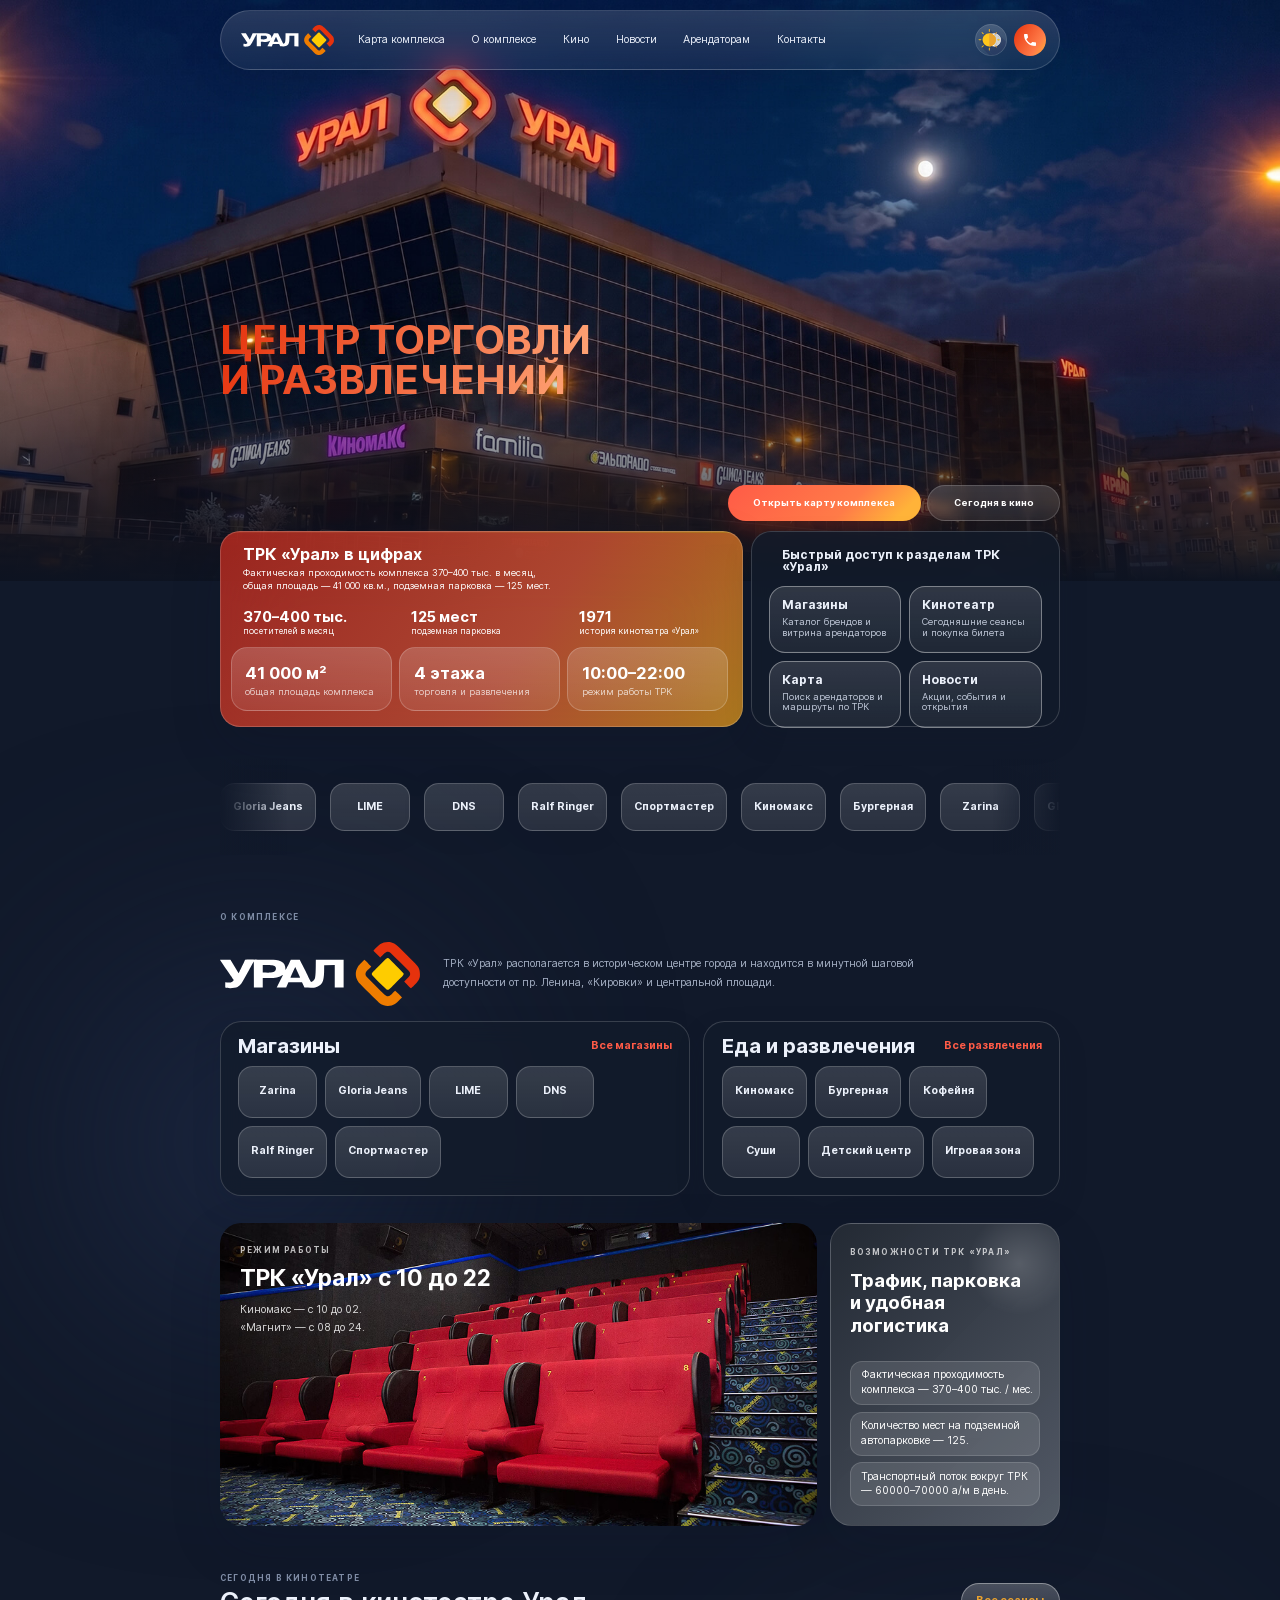
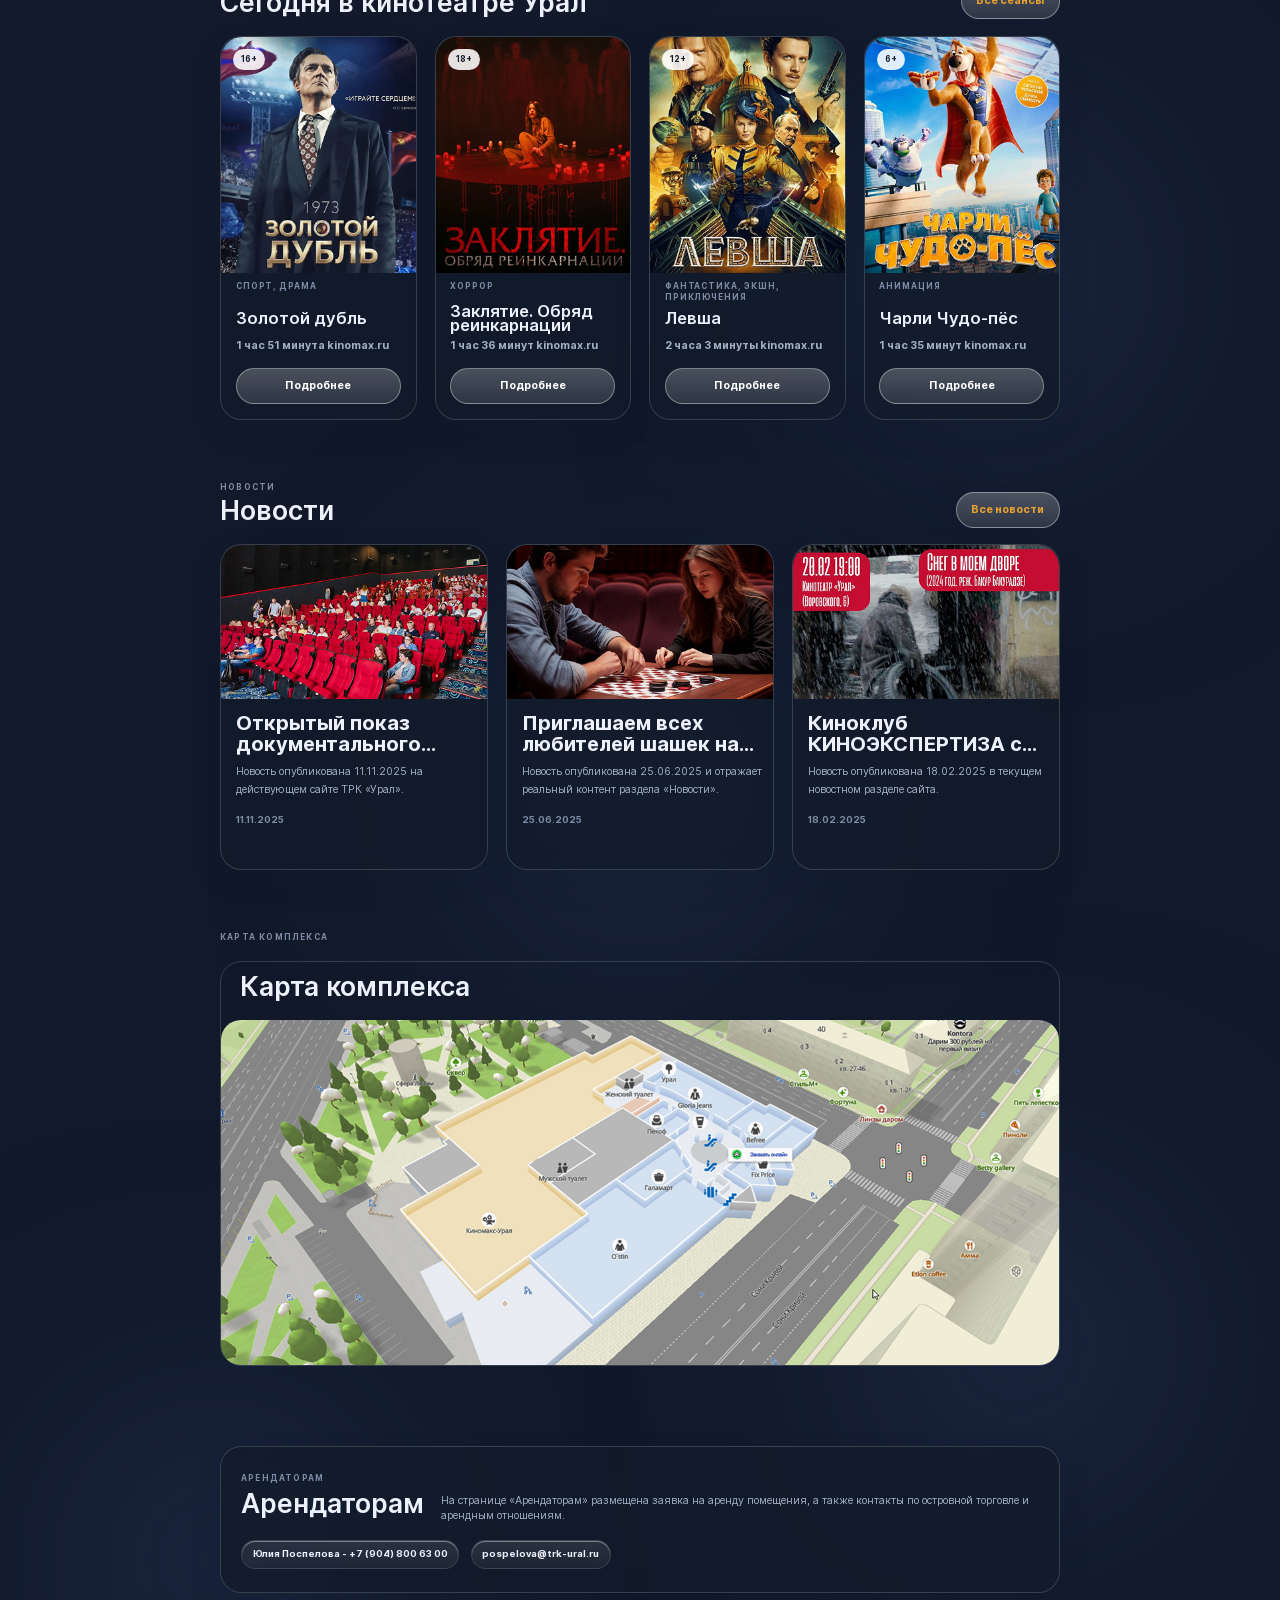
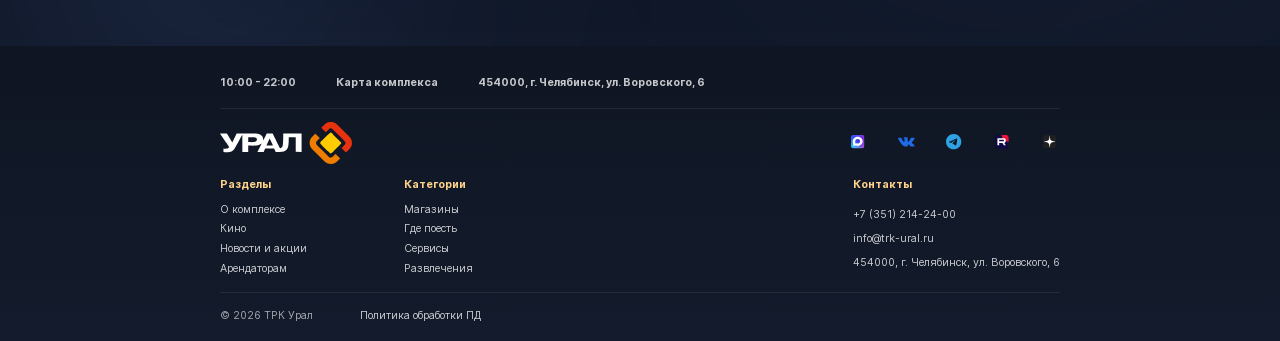
==== index.html @ 29959c08 "first commit" ====
<!DOCTYPE html>
<html lang="en">
<head>
    <meta charset="UTF-8">
    <meta name="viewport" content="width=device-width, initial-scale=1.0">
    <link rel="shortcut icon" href="images/svg/favicon.svg" type="image/x-icon">
    <title>ТРК Урал</title>
    <link rel="stylesheet" href="css/normalize.css">
    <link rel="stylesheet" href="js/swiper/swiper-bundle.css">
    <link rel="stylesheet" href="js/fancybox/fancybox.css">
    <link rel="stylesheet" href="css/style.css">
</head>
<body class="index-page dark">
    <header class="header">
        <div class="container header__content">
            <button class="header__burger-btn"><span></span><span></span><span></span></button>
            <a href="index.html" class="header-logo">
                <img src="images/svg/logo.svg" alt="" class="dark-element">
                <img src="images/svg/logo-light.svg" alt="" class="light-element">
            </a>
            <nav class="menu">
                <ul>
                    <li><a href="maps.html">Карта комплекса</a></li>
                    <li><a href="about.html">О комплексе</a></li>
                    <li><a href="javascript:void(0)">Кино</a></li>
                    <li><a href="news.html">Новости</a></li>
                    <li><a href="rent.html">Арендаторам</a></li>
                    <li><a href="contacts.html">Контакты</a></li>
                </ul>
            </nav>
            <div class="header__buttons">
                <button class="theme-change">
                    <img src="images/svg/theme-change.svg" alt="" class="dark-element">
                    <img src="images/svg/theme-change-light.svg" alt="" class="light-element">
                </button>
                <a href="tel:+73512142400" class="phone">
                    <img src="images/svg/phone.svg" alt="">
                    <span>+7 (351) 214-24-00</span>
                </a>
            </div>
        </div>
    </header>
    <div class="burger">
        <div class="container burger__wrapper">
            <div class="burger__content">
                <nav class="menu">
                    <ul>
                        <li><a href="maps.html">Карта комплекса</a></li>
                        <li><a href="about.html">О комплексе</a></li>
                        <li><a href="javascript:void(0)">Кино</a></li>
                        <li><a href="news.html">Новости</a></li>
                        <li><a href="rent.html">Арендаторам</a></li>
                        <li><a href="contacts.html">Контакты</a></li>
                    </ul>
                </nav>
                <a href="tel:+73512142400" class="phone">
                    <img src="images/svg/phone.svg" alt="">
                    <span>+7 (351) 214-24-00</span>
                </a>
                <div class="socials">
                    <a href="javascript:void(0)" class="socials__item">
                        <img src="images/svg/max-icon.svg" alt="">
                    </a>
                    <a href="javascript:void(0)" class="socials__item">
                        <img src="images/svg/vk-icon.svg" alt="">
                    </a>
                    <a href="javascript:void(0)" class="socials__item">
                        <img src="images/svg/tg-icon.svg" alt="">
                    </a>
                    <a href="javascript:void(0)" class="socials__item">
                        <img src="images/svg/rutube-icon.svg" alt="">
                    </a>
                    <a href="javascript:void(0)" class="socials__item">
                        <img src="images/svg/dzen-icon.svg" alt="">
                    </a>
                </div>
            </div>
        </div>
    </div>
    <main>
        <h1 style="display: none;">ТРК Урал - Центр торговли и развлечений</h1>
        <section class="hero">
            <div class="container hero__content">
                <h2>Центр торговли <br>и развлечений</h2>
                <div class="hero__buttons">
                    <a href="maps.html" class="btn">Открыть карту комплекса</a>
                    <a href="#films" class="btn btn-border">Сегодня в кино</a>
                </div>
            </div>
            <div class="hero-bg">
                <picture class="dark-element">
                    <source srcset="images/hero-bg-mob.jpg" media="(max-width: 768px)">
                    <img src="images/hero-bg.jpg" alt="">
                </picture>
                <picture class="light-element">
                    <source srcset="images/hero-bg-light-mob.jpg" media="(max-width: 768px)">
                    <img src="images/hero-bg-light.jpg" alt="">
                </picture>
            </div>
        </section>
        <div class="container">
            <section class="introduction">
                <div class="introduction__wrapper">
                    <div class="introduction__content">
                        <div class="introduction-stats">
                            <h3>ТРК «Урал» в цифрах</h3>
                            <p>Фактическая проходимость комплекса 370–400 тыс. в месяц, <br>общая площадь — 41 000 кв.м., подземная парковка — 125 мест.</p>
                            <div class="introduction-stats__items">
                                <div class="introduction-stats__item">
                                    <p>370–400 тыс.</p>
                                    <span>посетителей в месяц</span>
                                </div>
                                <div class="introduction-stats__item">
                                    <p>125 мест</p>
                                    <span>подземная парковка</span>
                                </div>
                                <div class="introduction-stats__item">
                                    <p>1971</p>
                                    <span>история кинотеатра «Урал»</span>
                                </div>
                            </div>
                            <div class="introduction-info">
                                <div class="introduction-info__item">
                                    <p>41 000 м²</p>
                                    <span>общая площадь комплекса</span>
                                </div>
                                <div class="introduction-info__item">
                                    <p>4 этажа</p>
                                    <span>торговля и развлечения</span>
                                </div>
                                <div class="introduction-info__item">
                                    <p>10:00–22:00</p>
                                    <span>режим работы ТРК</span>
                                </div>
                            </div>
                        </div>
                        <div class="introduction-quick">
                            <h3>Быстрый доступ к разделам ТРК «Урал»</h3>
                            <div class="introduction-quick__items">
                                <a href="shops.html" class="introduction-quick__item">
                                    Магазины
                                    <span>Каталог брендов и витрина арендаторов</span>
                                </a>
                                <a href="javascript:void(0)" class="introduction-quick__item">
                                    Кинотеатр
                                    <span>Сегодняшние сеансы и покупка билета</span>
                                </a>
                                <a href="maps.html" class="introduction-quick__item">
                                    Карта
                                    <span>Поиск арендаторов и маршруты по ТРК</span>
                                </a>
                                <a href="news.html" class="introduction-quick__item">
                                    Новости
                                    <span>Акции, события и открытия</span>
                                </a>
                            </div>
                        </div>
                    </div>
                    <div class="shops-list">
                        <div class="shops-list-shadow"></div>
                        <div class="swiper shops-list__slider">
                            <div class="swiper-wrapper">
                                <div class="swiper-slide"><a href="shops.html" class="shops-list__item">Zarina</a></div>
                                <div class="swiper-slide"><a href="shops.html" class="shops-list__item">Gloria Jeans</a></div>
                                <div class="swiper-slide"><a href="shops.html" class="shops-list__item">LIME</a></div>
                                <div class="swiper-slide"><a href="shops.html" class="shops-list__item">DNS</a></div>
                                <div class="swiper-slide"><a href="shops.html" class="shops-list__item">Ralf Ringer</a></div>
                                <div class="swiper-slide"><a href="shops.html" class="shops-list__item">Спортмастер</a></div>
                                <div class="swiper-slide"><a href="shops.html" class="shops-list__item">Киномакс</a></div>
                                <div class="swiper-slide"><a href="shops.html" class="shops-list__item">Бургерная</a></div>
                                <div class="swiper-slide"><a href="shops.html" class="shops-list__item">Zarina</a></div>
                                <div class="swiper-slide"><a href="shops.html" class="shops-list__item">Gloria Jeans</a></div>
                                <div class="swiper-slide"><a href="shops.html" class="shops-list__item">LIME</a></div>
                                <div class="swiper-slide"><a href="shops.html" class="shops-list__item">DNS</a></div>
                                <div class="swiper-slide"><a href="shops.html" class="shops-list__item">Ralf Ringer</a></div>
                                <div class="swiper-slide"><a href="shops.html" class="shops-list__item">Спортмастер</a></div>
                                <div class="swiper-slide"><a href="shops.html" class="shops-list__item">Киномакс</a></div>
                                <div class="swiper-slide"><a href="shops.html" class="shops-list__item">Бургерная</a></div>
                            </div>
                        </div>
                        <div class="shops-list-shadow"></div>
                    </div>
                </div>
            </section>
            <section class="index-about">
                <h2 class="title-mini">О комплексе</h2>
                <div class="index-about-top">
                    <div class="index-about-logo">
                        <img src="images/svg/logo.svg" alt="" class="dark-element">
                        <img src="images/svg/logo-light.svg" alt="" class="light-element">
                    </div>
                    <p>ТРК «Урал» располагается в историческом центре города и находится в минутной шаговой доступности от пр. Ленина, «Кировки» и центральной площади.</p>
                </div>
                <div class="index-about__content">
                    <div class="index-about__block">
                        <div class="index-about__place">
                            <div class="index-about__place-top">
                                <p>Магазины</p>
                                <a href="shops.html">Все магазины</a>
                            </div>
                            <div class="index-about__place__content">
                                <a href="shops.html" class="index-about__place__item">Zarina</a>
                                <a href="shops.html" class="index-about__place__item">Gloria Jeans</a>
                                <a href="shops.html" class="index-about__place__item">LIME</a>
                                <a href="shops.html" class="index-about__place__item">DNS</a>
                                <a href="shops.html" class="index-about__place__item">Ralf Ringer</a>
                                <a href="shops.html" class="index-about__place__item">Спортмастер</a>
                            </div>
                        </div>
                        <div class="index-about__place">
                            <div class="index-about__place-top">
                                <p>Еда и развлечения</p>
                                <a href="shops.html">Все развлечения</a>
                            </div>
                            <div class="index-about__place__content">
                                <a href="shops.html" class="index-about__place__item">Киномакс</a>
                                <a href="shops.html" class="index-about__place__item">Бургерная</a>
                                <a href="shops.html" class="index-about__place__item">Кофейня</a>
                                <a href="shops.html" class="index-about__place__item">Суши</a>
                                <a href="shops.html" class="index-about__place__item">Детский центр</a>
                                <a href="shops.html" class="index-about__place__item">Игровая зона</a>
                            </div>
                        </div>
                    </div>
                    <div class="index-about__block">
                        <div class="index-about__schedule">
                            <div class="index-about__schedule__content">
                                <p class="index-about__block-title">Режим работы</p>
                                <p class="index-about__schedule-title">ТРК «Урал» <br>с 10 до 22</p>
                                <p class="index-about__schedule__item">Киномакс — с 10 до 02.</p>
                                <p class="index-about__schedule__item">«Магнит» — с 08 до 24.</p>
                            </div>
                            <div class="index-about__schedule-bg">
                                <picture>
                                    <source srcset="images/index-about-schedule-bg-mob.jpg" media="(max-width: 768px)">
                                    <img src="images/index-about-schedule-bg.jpg" alt="">
                                </picture>
                            </div>
                        </div>
                        <div class="index-about__opportunity">
                            <p class="index-about__block-title">Возможности ТРК «Урал»</p>
                            <p class="index-about__opportunity-title">Трафик, парковка <br>и удобная логистика</p>
                            <div class="index-about__opportunity__content">
                                <div class="index-about__opportunity__item">
                                    <p>Фактическая проходимость комплекса — 370–400 тыс. / мес.</p>
                                </div>
                                <div class="index-about__opportunity__item">
                                    <p>Количество мест на подземной автопарковке — 125.</p>
                                </div>
                                <div class="index-about__opportunity__item">
                                    <p>Транспортный поток вокруг ТРК — 60000–70000 а/м в день.</p>
                                </div>
                            </div>
                        </div>
                    </div>
                </div>
                <div class="bg-light"></div>
            </section>
            <section class="films">
                <div class="anchor" id="films"></div>
                <p class="title-mini">Сегодня в кинотеатре</p>
                <h2 class="title">Сегодня в кинотеатре Урал</h2>
                <div class="films__slider">
                    <div class="swiper">
                        <div class="swiper-wrapper">
                            <div class="swiper-slide">
                                <div class="films-card">
                                    <div class="films-card-image">
                                        <img src="images/films-card-img-1.jpg" alt="">
                                    </div>
                                    <div class="films-card__age-limit">16+</div>
                                    <div class="films-card__content">
                                        <p class="films-card-genre">Спорт, Драма</p>
                                        <h3 class="films-card-name">Золотой дубль</h3>
                                        <p class="films-card-description">1 час 51 минута kinomax.ru</p>
                                        <a href="javascript:void(0)" class="btn">Подробнее</a>
                                    </div>
                                </div>
                            </div>
                            <div class="swiper-slide">
                                <div class="films-card">
                                    <div class="films-card-image">
                                        <img src="images/films-card-img-2.jpg" alt="">
                                    </div>
                                    <div class="films-card__age-limit">18+</div>
                                    <div class="films-card__content">
                                        <p class="films-card-genre">Хоррор</p>
                                        <h3 class="films-card-name">Заклятие. Обряд реинкарнации</h3>
                                        <p class="films-card-description">1 час 36 минут kinomax.ru</p>
                                        <a href="javascript:void(0)" class="btn">Подробнее</a>
                                    </div>
                                </div>
                            </div>
                            <div class="swiper-slide">
                                <div class="films-card">
                                    <div class="films-card-image">
                                        <img src="images/films-card-img-3.jpg" alt="">
                                    </div>
                                    <div class="films-card__age-limit">12+</div>
                                    <div class="films-card__content">
                                        <p class="films-card-genre">Фантастика, Экшн, Приключения</p>
                                        <h3 class="films-card-name">Левша</h3>
                                        <p class="films-card-description">2 часа 3 минуты kinomax.ru</p>
                                        <a href="javascript:void(0)" class="btn">Подробнее</a>
                                    </div>
                                </div>
                            </div>
                            <div class="swiper-slide">
                                <div class="films-card">
                                    <div class="films-card-image">
                                        <img src="images/films-card-img-4.jpg" alt="">
                                    </div>
                                    <div class="films-card__age-limit">6+</div>
                                    <div class="films-card__content">
                                        <p class="films-card-genre">Анимация</p>
                                        <h3 class="films-card-name">Чарли Чудо-пёс</h3>
                                        <p class="films-card-description">1 час 35 минут kinomax.ru</p>
                                        <a href="javascript:void(0)" class="btn">Подробнее</a>
                                    </div>
                                </div>
                            </div>
                        </div>
                    </div>
                    <div class="slider-progressbar"></div>
                </div>
                <a href="javascript:void(0)" class="btn btn-more">Все сеансы</a>
                <div class="bg-light"></div>
            </section>
            <section class="news-list">
                <p class="title-mini">Новости</p>
                <h2 class="title">Новости</h2>
                <div class="news-list__slider">
                    <div class="swiper">
                        <div class="swiper-wrapper">
                            <div class="swiper-slide">
                                <div class="news-card">
                                    <a href="new.html"></a>
                                    <div class="news-card-image">
                                        <img src="images/news-card-img-1.jpg" alt="">
                                    </div>
                                    <div class="news-card__content">
                                        <h3 class="news-card-name">Открытый показ документального филь…</h3>
                                        <p class="news-card-text">Новость опубликована 11.11.2025 на действующем сайте ТРК «Урал».</p>
                                        <span class="news-card-date">11.11.2025</span>
                                    </div>
                                </div>
                            </div>
                            <div class="swiper-slide">
                                <div class="news-card">
                                    <a href="new.html"></a>
                                    <div class="news-card-image">
                                        <img src="images/news-card-img-2.jpg" alt="">
                                    </div>
                                    <div class="news-card__content">
                                        <h3 class="news-card-name">Приглашаем всех любителей шашек на…</h3>
                                        <p class="news-card-text">Новость опубликована 25.06.2025 и отражает реальный контент раздела «Новости».</p>
                                        <span class="news-card-date">25.06.2025</span>
                                    </div>
                                </div>
                            </div>
                            <div class="swiper-slide">
                                <div class="news-card">
                                    <a href="new.html"></a>
                                    <div class="news-card-image">
                                        <img src="images/news-card-img-3.jpg" alt="">
                                    </div>
                                    <div class="news-card__content">
                                        <h3 class="news-card-name">Киноклуб КИНОЭКСПЕРТИЗА с…</h3>
                                        <p class="news-card-text">Новость опубликована 18.02.2025 в текущем новостном разделе сайта.</p>
                                        <span class="news-card-date">18.02.2025</span>
                                    </div>
                                </div>
                            </div>
                        </div>
                    </div>
                    <div class="slider-progressbar"></div>
                </div>
                <a href="news.html" class="btn btn-more">Все новости</a>
                <div class="bg-light"></div>
            </section>
            <section class="index-map">
                <p class="title-mini">Карта комплекса</p>
                <div class="index-map__content">
                    <h2 class="title">Карта комплекса</h2>
                    <div class="index-map__item">
                        <!---->
                        <img src="images/map.jpg" alt="">
                        <!---->
                    </div>
                </div>
                <div class="bg-light"></div>
            </section>
            <section class="rent-connect">
                <div class="rent-connect__content">
                    <h2 class="title-mini">Арендаторам</h2>
                    <div class="rent-connect__block">
                        <p class="title">Арендаторам</p>
                        <p class="rent-connect-text">На странице «Арендаторам» размещена заявка на аренду помещения, а также контакты по островной торговле и арендным отношениям.</p>
                    </div>
                    <div class="rent-connect__buttons">
                        <a href="tel:+79048006300" class="btn btn-bold">Юлия Поспелова - +7 (904) 800 63 00</a>
                        <a href="mailto:" class="btn btn-bold">pospelova@trk-ural.ru</a>
                    </div>
                </div>
                <div class="bg-light"></div>
            </section>
        </div>
    </main>
    <footer class="footer">
        <div class="container footer__wrapper">
            <div class="footer-top">
                <p>10:00 - 22:00</p>
                <a href="maps.html">Карта комплекса</a>
                <p>454000, г. Челябинск, ул. Воровского, 6</p>
            </div>
            <div class="footer__content">
                <div class="footer__links">
                    <a href="index.html" class="footer-logo">
                        <img src="images/svg/logo.svg" alt="">
                    </a>
                    <div class="socials">
                        <a href="javascript:void(0)" class="socials__item">
                            <img src="images/svg/max-icon.svg" alt="">
                        </a>
                        <a href="javascript:void(0)" class="socials__item">
                            <img src="images/svg/vk-icon.svg" alt="">
                        </a>
                        <a href="javascript:void(0)" class="socials__item">
                            <img src="images/svg/tg-icon.svg" alt="">
                        </a>
                        <a href="javascript:void(0)" class="socials__item">
                            <img src="images/svg/rutube-icon.svg" alt="">
                        </a>
                        <a href="javascript:void(0)" class="socials__item">
                            <img src="images/svg/dzen-icon.svg" alt="">
                        </a>
                    </div>
                </div>
                <div class="footer__menus">
                    <nav class="menu">
                        <p>Разделы</p>
                        <ul>
                            <li><a href="about.html">О комплексе</a></li>
                            <li><a href="javascript:void(0)">Кино</a></li>
                            <li><a href="news.html">Новости и акции</a></li>
                            <li><a href="rent.html">Арендаторам</a></li>
                        </ul>
                    </nav>
                    <nav class="menu">
                        <p>Категории</p>
                        <ul>
                            <li><a href="shops.html">Магазины</a></li>
                            <li><a href="shops.html">Где поесть</a></li>
                            <li><a href="shops.html">Сервисы</a></li>
                            <li><a href="shops.html">Развлечения</a></li>
                        </ul>
                    </nav>
                    <nav class="menu">
                        <p>Контакты</p>
                        <ul>
                            <li><a href="tel:+73512142400">+7 (351) 214-24-00</a></li>
                            <li><a href="mailto:info@trk-ural.ru">info@trk-ural.ru</a></li>
                            <li><a href="https://2gis.ru/chelyabinsk/search/%D0%A3%D0%BB.%D0%B2%D0%BE%D1%80%D0%BE%D0%B2%D1%81%D0%BA%D0%BE%D0%B3%D0%BE%206/firm/2111590608523434/61.394081%2C55.1573" target="_blank">454000, г. Челябинск, ул. Воровского, 6</a></li>
                        </ul>
                    </nav>
                </div>
            </div>
            <div class="footer-bottom">
                <p class="footer-copyright">© 2026 ТРК Урал</p>
                <a href="javascript:void(0)">Политика обработки ПД</a>
            </div>
        </div>
    </footer>
    <div class="up up-invisible">
        <svg viewBox="0 0 52 52" fill="none" xmlns="http://www.w3.org/2000/svg" class="dark-element">
            <circle cx="26" cy="26" r="26" fill="#F3F0F5" fill-opacity="0.2"/>
            <path d="M19 26L26 19M26 19L33 26M26 19V33" stroke="#121926" stroke-width="2" stroke-linecap="round" stroke-linejoin="round"/>
        </svg>
        <svg viewBox="0 0 52 52" fill="none" xmlns="http://www.w3.org/2000/svg" class="light-element">
            <circle cx="26" cy="26" r="26" fill="#A6A8AA" fill-opacity="0.2"/>
            <path d="M19 26L26 19M26 19L33 26M26 19V33" stroke="#121926" stroke-width="2" stroke-linecap="round" stroke-linejoin="round"/>
        </svg>
    </div>
    <script src="js/jquery/jquery-3.7.1.min.js"></script>
    <script src="js/swiper/swiper-bundle.js"></script>
    <script src="js/fancybox/fancybox.umd.js"></script>
    <script src="js/index.js"></script>
</body>
</html>
---- css/style.css ----
@font-face {
  font-family: "Inter";
  src: url("../fonts/Inter/Inter-BoldItalic.eot");
  src: local("Inter Bold Italic"), local("Inter-BoldItalic"), url("../fonts/Inter/Inter-BoldItalic.eot?#iefix") format("embedded-opentype"), url("../fonts/Inter/Inter-BoldItalic.woff2") format("woff2"), url("../fonts/Inter/Inter-BoldItalic.woff") format("woff"), url("../fonts/Inter/Inter-BoldItalic.ttf") format("truetype");
  font-weight: bold;
  font-style: italic;
}
@font-face {
  font-family: "Inter";
  src: url("../fonts/Inter/Inter-MediumItalic.eot");
  src: local("Inter Medium Italic"), local("Inter-MediumItalic"), url("../fonts/Inter/Inter-MediumItalic.eot?#iefix") format("embedded-opentype"), url("../fonts/Inter/Inter-MediumItalic.woff2") format("woff2"), url("../fonts/Inter/Inter-MediumItalic.woff") format("woff"), url("../fonts/Inter/Inter-MediumItalic.ttf") format("truetype");
  font-weight: 500;
  font-style: italic;
}
@font-face {
  font-family: "Inter";
  src: url("../fonts/Inter/Inter-ThinItalicBETA.eot");
  src: local("Inter Thin Italic BETA"), local("Inter-ThinItalicBETA"), url("../fonts/Inter/Inter-ThinItalicBETA.eot?#iefix") format("embedded-opentype"), url("../fonts/Inter/Inter-ThinItalicBETA.woff2") format("woff2"), url("../fonts/Inter/Inter-ThinItalicBETA.woff") format("woff"), url("../fonts/Inter/Inter-ThinItalicBETA.ttf") format("truetype");
  font-weight: 100;
  font-style: italic;
}
@font-face {
  font-family: "Inter";
  src: url("../fonts/Inter/Inter-Regular.eot");
  src: local("Inter Regular"), local("Inter-Regular"), url("../fonts/Inter/Inter-Regular.eot?#iefix") format("embedded-opentype"), url("../fonts/Inter/Inter-Regular.woff2") format("woff2"), url("../fonts/Inter/Inter-Regular.woff") format("woff"), url("../fonts/Inter/Inter-Regular.ttf") format("truetype");
  font-weight: normal;
  font-style: normal;
}
@font-face {
  font-family: "Inter";
  src: url("../fonts/Inter/Inter-Black.eot");
  src: local("Inter Black"), local("Inter-Black"), url("../fonts/Inter/Inter-Black.eot?#iefix") format("embedded-opentype"), url("../fonts/Inter/Inter-Black.woff2") format("woff2"), url("../fonts/Inter/Inter-Black.woff") format("woff"), url("../fonts/Inter/Inter-Black.ttf") format("truetype");
  font-weight: 900;
  font-style: normal;
}
@font-face {
  font-family: "Inter";
  src: url("../fonts/Inter/Inter-BlackItalic.eot");
  src: local("Inter Black Italic"), local("Inter-BlackItalic"), url("../fonts/Inter/Inter-BlackItalic.eot?#iefix") format("embedded-opentype"), url("../fonts/Inter/Inter-BlackItalic.woff2") format("woff2"), url("../fonts/Inter/Inter-BlackItalic.woff") format("woff"), url("../fonts/Inter/Inter-BlackItalic.ttf") format("truetype");
  font-weight: 900;
  font-style: italic;
}
@font-face {
  font-family: "Inter";
  src: url("../fonts/Inter/Inter-LightBETA.eot");
  src: local("Inter Light BETA"), local("Inter-LightBETA"), url("../fonts/Inter/Inter-LightBETA.eot?#iefix") format("embedded-opentype"), url("../fonts/Inter/Inter-LightBETA.woff2") format("woff2"), url("../fonts/Inter/Inter-LightBETA.woff") format("woff"), url("../fonts/Inter/Inter-LightBETA.ttf") format("truetype");
  font-weight: 300;
  font-style: normal;
}
@font-face {
  font-family: "Inter";
  src: url("../fonts/Inter/Inter-SemiBold.eot");
  src: local("Inter Semi Bold"), local("Inter-SemiBold"), url("../fonts/Inter/Inter-SemiBold.eot?#iefix") format("embedded-opentype"), url("../fonts/Inter/Inter-SemiBold.woff2") format("woff2"), url("../fonts/Inter/Inter-SemiBold.woff") format("woff"), url("../fonts/Inter/Inter-SemiBold.ttf") format("truetype");
  font-weight: 600;
  font-style: normal;
}
@font-face {
  font-family: "Inter";
  src: url("../fonts/Inter/Inter-ExtraBoldItalic.eot");
  src: local("Inter Extra Bold Italic"), local("Inter-ExtraBoldItalic"), url("../fonts/Inter/Inter-ExtraBoldItalic.eot?#iefix") format("embedded-opentype"), url("../fonts/Inter/Inter-ExtraBoldItalic.woff2") format("woff2"), url("../fonts/Inter/Inter-ExtraBoldItalic.woff") format("woff"), url("../fonts/Inter/Inter-ExtraBoldItalic.ttf") format("truetype");
  font-weight: 800;
  font-style: italic;
}
@font-face {
  font-family: "Inter";
  src: url("../fonts/Inter/Inter-Bold.eot");
  src: local("Inter Bold"), local("Inter-Bold"), url("../fonts/Inter/Inter-Bold.eot?#iefix") format("embedded-opentype"), url("../fonts/Inter/Inter-Bold.woff2") format("woff2"), url("../fonts/Inter/Inter-Bold.woff") format("woff"), url("../fonts/Inter/Inter-Bold.ttf") format("truetype");
  font-weight: bold;
  font-style: normal;
}
@font-face {
  font-family: "Inter";
  src: url("../fonts/Inter/Inter-ExtraLightItalicBETA.eot");
  src: local("Inter Extra Light Italic BETA"), local("Inter-ExtraLightItalicBETA"), url("../fonts/Inter/Inter-ExtraLightItalicBETA.eot?#iefix") format("embedded-opentype"), url("../fonts/Inter/Inter-ExtraLightItalicBETA.woff2") format("woff2"), url("../fonts/Inter/Inter-ExtraLightItalicBETA.woff") format("woff"), url("../fonts/Inter/Inter-ExtraLightItalicBETA.ttf") format("truetype");
  font-weight: 200;
  font-style: italic;
}
@font-face {
  font-family: "Inter";
  src: url("../fonts/Inter/Inter-ExtraLightBETA.eot");
  src: local("Inter Extra Light BETA"), local("Inter-ExtraLightBETA"), url("../fonts/Inter/Inter-ExtraLightBETA.eot?#iefix") format("embedded-opentype"), url("../fonts/Inter/Inter-ExtraLightBETA.woff2") format("woff2"), url("../fonts/Inter/Inter-ExtraLightBETA.woff") format("woff"), url("../fonts/Inter/Inter-ExtraLightBETA.ttf") format("truetype");
  font-weight: 200;
  font-style: normal;
}
@font-face {
  font-family: "Inter";
  src: url("../fonts/Inter/Inter-ExtraBold.eot");
  src: local("Inter Extra Bold"), local("Inter-ExtraBold"), url("../fonts/Inter/Inter-ExtraBold.eot?#iefix") format("embedded-opentype"), url("../fonts/Inter/Inter-ExtraBold.woff2") format("woff2"), url("../fonts/Inter/Inter-ExtraBold.woff") format("woff"), url("../fonts/Inter/Inter-ExtraBold.ttf") format("truetype");
  font-weight: 800;
  font-style: normal;
}
@font-face {
  font-family: "Inter";
  src: url("../fonts/Inter/Inter-ThinBETA.eot");
  src: local("Inter Thin BETA"), local("Inter-ThinBETA"), url("../fonts/Inter/Inter-ThinBETA.eot?#iefix") format("embedded-opentype"), url("../fonts/Inter/Inter-ThinBETA.woff2") format("woff2"), url("../fonts/Inter/Inter-ThinBETA.woff") format("woff"), url("../fonts/Inter/Inter-ThinBETA.ttf") format("truetype");
  font-weight: 100;
  font-style: normal;
}
@font-face {
  font-family: "Inter";
  src: url("../fonts/Inter/Inter-LightItalicBETA.eot");
  src: local("Inter Light Italic BETA"), local("Inter-LightItalicBETA"), url("../fonts/Inter/Inter-LightItalicBETA.eot?#iefix") format("embedded-opentype"), url("../fonts/Inter/Inter-LightItalicBETA.woff2") format("woff2"), url("../fonts/Inter/Inter-LightItalicBETA.woff") format("woff"), url("../fonts/Inter/Inter-LightItalicBETA.ttf") format("truetype");
  font-weight: 300;
  font-style: italic;
}
@font-face {
  font-family: "Inter";
  src: url("../fonts/Inter/Inter-Italic.eot");
  src: local("Inter Italic"), local("Inter-Italic"), url("../fonts/Inter/Inter-Italic.eot?#iefix") format("embedded-opentype"), url("../fonts/Inter/Inter-Italic.woff2") format("woff2"), url("../fonts/Inter/Inter-Italic.woff") format("woff"), url("../fonts/Inter/Inter-Italic.ttf") format("truetype");
  font-weight: normal;
  font-style: italic;
}
@font-face {
  font-family: "Inter";
  src: url("../fonts/Inter/Inter-SemiBoldItalic.eot");
  src: local("Inter Semi Bold Italic"), local("Inter-SemiBoldItalic"), url("../fonts/Inter/Inter-SemiBoldItalic.eot?#iefix") format("embedded-opentype"), url("../fonts/Inter/Inter-SemiBoldItalic.woff2") format("woff2"), url("../fonts/Inter/Inter-SemiBoldItalic.woff") format("woff"), url("../fonts/Inter/Inter-SemiBoldItalic.ttf") format("truetype");
  font-weight: 600;
  font-style: italic;
}
@font-face {
  font-family: "Inter";
  src: url("../fonts/Inter/Inter-Medium.eot");
  src: local("Inter Medium"), local("Inter-Medium"), url("../fonts/Inter/Inter-Medium.eot?#iefix") format("embedded-opentype"), url("../fonts/Inter/Inter-Medium.woff2") format("woff2"), url("../fonts/Inter/Inter-Medium.woff") format("woff"), url("../fonts/Inter/Inter-Medium.ttf") format("truetype");
  font-weight: 500;
  font-style: normal;
}
html {
  overflow-x: hidden;
  font-size: 0.5208333333vw;
}
@media (max-width: 992px) {
  html {
    font-size: 1.3020833333vw;
  }
}
@media (max-width: 768px) {
  html {
    font-size: 1.7361111111vw;
  }
}
@media (max-width: 576px) {
  html {
    font-size: 2.6666666667vw;
  }
}

*:has(> .dark-element),
*:has(> .light-element) {
  position: relative;
}

.dark-element,
.light-element {
  transition: all 0.2s linear;
}

body:not(.light), body.dark {
  --color-background: #11192A;
  --color-primary: #ECF1FB;
  --color-secondary: #7F8CA5;
  --color-text: #A5B0C4;
  --color-block-background: rgba(19, 27, 43, 0.78);
  --color-block-border: rgba(255, 255, 255, 0.16);
}
body:not(.light) .light-element, body.dark .light-element {
  position: absolute;
  pointer-events: none;
  opacity: 0;
}
body.light {
  --color-background: #EEF3F9;
  --color-primary: #121926;
  --color-secondary: #8FA0BB;
  --color-text: #67748B;
  --color-block-background: rgba(255, 255, 255, 0.78);
  --color-block-border: rgba(255, 255, 255, 0.52);
}
body.light .dark-element {
  position: absolute;
  pointer-events: none;
  opacity: 0;
}
body {
  font-family: "Inter", Arial, sans-serif;
  font-size: 1.6rem;
  background: var(--color-background);
  transition: background 0.2s linear;
  overflow-x: hidden;
}
body.noscroll {
  position: fixed;
  width: 100%;
  height: 100%;
  overflow-y: hidden;
}
body.index-page main {
  padding-top: 0;
}
body::-webkit-scrollbar {
  width: 1.5rem;
  background-color: var(--color-background);
}
@media (max-width: 992px) {
  body::-webkit-scrollbar {
    width: 1rem;
  }
}
body::-webkit-scrollbar-thumb {
  background-color: var(--color-secondary);
  border-radius: 0.5rem;
}

main {
  min-height: calc(100dvh - 44.1rem);
  box-sizing: border-box;
  padding-top: 11.7rem;
}
@media (max-width: 992px) {
  main {
    min-height: calc(100dvh - 38rem);
    padding-top: 7.6rem;
  }
}
@media (max-width: 768px) {
  main {
    min-height: calc(100dvh - 56.6rem);
  }
}
@media (max-width: 576px) {
  main {
    min-height: calc(100dvh - 61.8rem);
  }
}

h1, h2 {
  font-family: "Inter", Arial, sans-serif;
  font-weight: 600;
  color: #000;
}

h1 {
  font-size: 4rem;
  line-height: 3.5rem;
}
@media lg {
  h1 {
    font-size: 3rem;
    line-height: 2.5rem;
  }
}

h2 {
  font-size: 3rem;
  line-height: 2.5rem;
}
@media lg {
  h2 {
    font-weight: 500;
    font-size: 2.5rem;
    line-height: 2rem;
  }
}

p {
  font-weight: 400;
  font-size: 1.6rem;
  line-height: 2.2rem;
  margin: 0;
}
@media (max-width: 992px) {
  p {
    font-size: 1.4rem;
    line-height: 1.8rem;
  }
}

a {
  font-weight: 400;
  font-size: 1.6rem;
  text-decoration: none;
  color: #EAA22F;
  transition: all 0.2s linear;
}
a:hover {
  color: #FF5B47;
}

.container {
  max-width: 126rem;
  width: 100%;
  margin: 0 auto;
}
@media (max-width: 992px) {
  .container {
    width: calc(100% - 2.8rem);
    margin: 0 1.4rem;
  }
}

.theme-change {
  display: flex;
  width: 4.8rem;
  height: 4.8rem;
  background-color: transparent;
  padding: 0;
  border: none;
  border-radius: 50%;
  outline: none;
  cursor: pointer;
}
@media (max-width: 992px) {
  .theme-change {
    width: 4.2rem;
    height: 4.2rem;
  }
}
.theme-change img {
  width: 100%;
  height: 100%;
  object-fit: contain;
  object-position: center;
}

body:not(.light) .bg-light, body.dark .bg-light {
  opacity: 1;
}
body.light .bg-light {
  opacity: 0;
}

.bg-light {
  position: absolute;
  width: 47.7rem;
  height: 47.7rem;
  background-color: #1D2945;
  border-radius: 50%;
  filter: blur(125px);
  pointer-events: none;
  z-index: -1;
  transition: all 0.2s linear;
}
@media (max-width: 992px) {
  .bg-light {
    display: none;
  }
}

.anchor {
  position: absolute;
  top: -15rem;
}
@media (max-width: 992px) {
  .anchor {
    top: -10rem;
  }
}

body:not(.light) .btn, body.dark .btn {
  --color-btn-more: #EAA22F;
  --color-btn-more-border: rgba(255, 255, 255, 0.36);
  --color-btn-bold-border: rgba(255, 255, 255, 0.1);
}
body.light .btn {
  --color-btn-more: #121926;
  --color-btn-more-border: rgba(17, 24, 39, 0.08);
  --color-btn-bold-border: #E0E1E2;
}

.btn {
  font-weight: 700;
  font-size: 1.6rem;
  color: #fff;
  position: relative;
  display: flex;
  justify-content: center;
  align-items: center;
  width: fit-content;
  height: 5.4rem;
  background: #FF5B47 linear-gradient(136deg, #FF5B47 0%, #FF7B48 23%, #FFB339 33%, #FFB339 66%, #FF7B48 89%, #FF5B47 100%);
  background-size: 300%;
  box-sizing: border-box;
  box-shadow: 0 1.6rem 3.4rem 0 rgba(213, 43, 30, 0.24);
  padding: 0 3.8rem;
  border: none;
  border-radius: 10rem;
  outline: none;
  transition: background-position 0.5s ease-in-out;
  cursor: pointer;
}
.btn:hover {
  color: #fff;
  background-position: right;
}
.btn:active {
  transition: none;
  background-position: center;
}
.btn-border {
  background: linear-gradient(0deg, rgba(255, 255, 255, 0.08) 0%, rgba(255, 255, 255, 0.16) 50%, rgba(255, 255, 255, 0.16) 100%);
  background-size: 100% 200%;
  background-position: bottom;
  backdrop-filter: blur(4px);
  box-shadow: none;
  border: rgba(255, 255, 255, 0.16) 1px solid;
  transition: background-position 0.2s ease-in-out, border-color 0.2s ease-in-out;
}
.btn-border:hover {
  background-position: top;
  border-color: rgba(255, 255, 255, 0.5);
}
.btn-border:active {
  background: rgba(255, 255, 255, 0.3);
  background-position: top;
}
.btn-more {
  color: var(--color-btn-more);
  background: linear-gradient(0deg, rgba(255, 255, 255, 0.12) 0%, rgba(255, 255, 255, 0.24) 50%, rgba(255, 255, 255, 0.24) 100%);
  background-size: 100% 200%;
  background-position: bottom;
  box-shadow: none;
  padding: 0 2.2rem;
  border: var(--color-btn-more-border) 1px solid;
  transition: background-position 0.2s ease-in-out, border-color 0.2s ease-in-out, color 0.2s ease-in-out;
}
.btn-more:hover {
  color: #FF5B47;
  background-position: top;
}
.btn-bold {
  font-size: 1.4rem;
  color: var(--color-primary);
  height: 4.4rem;
  background: linear-gradient(0deg, rgba(255, 255, 255, 0.05) 0%, rgba(255, 255, 255, 0.1) 50%, rgba(255, 255, 255, 0.1) 100%);
  background-size: 100% 200%;
  background-position: bottom;
  box-shadow: inset 0 1px rgba(255, 255, 255, 0.38);
  padding: 0 1.6rem;
  border: var(--color-btn-bold-border) 1px solid;
  transition: background-position 0.2s ease-in-out, border-color 0.2s ease-in-out, color 0.2s ease-in-out;
}
.btn-bold:hover {
  color: #EAA22F;
}

.menu {
  height: 100%;
}
.menu ul {
  list-style: none;
  display: flex;
  height: 100%;
  padding-left: 0;
  margin: 0;
}
.menu ul li {
  height: 100%;
}
.menu ul li a {
  font-size: 1.6rem;
  color: var(--color-primary);
  display: flex;
  align-items: center;
  height: 100%;
  padding: 0 2rem;
}
.menu ul li a:hover, .menu ul li a.active {
  color: #EAA22F;
}

.phone {
  flex-shrink: 0;
  display: flex;
  justify-content: center;
  align-items: center;
  gap: 0.8rem;
  height: 5rem;
  background: linear-gradient(128deg, #FF5B47 0%, #FF7B48 70%, #FFB339 100%);
  box-sizing: border-box;
  padding: 0 2rem;
  border-radius: 1.5rem;
}
.phone img {
  width: 2.4rem;
  height: 2.4rem;
  object-fit: contain;
  object-position: center;
}
.phone span {
  font-weight: 700;
  font-size: 1.8rem;
  color: #fff;
}

.socials {
  display: flex;
  justify-content: center;
  align-items: center;
  gap: 4.2rem;
}
.socials__item {
  display: flex;
  width: 3rem;
  height: 3rem;
}
.socials__item:hover img {
  filter: drop-shadow(0 0 1rem var(--color-secondary));
}
.socials__item img {
  width: 100%;
  height: 100%;
  object-fit: contain;
  object-position: center;
  transition: all 0.2s linear;
}

.title {
  font-weight: 600;
  font-size: 4rem;
  line-height: 5rem;
  color: var(--color-primary);
  margin: 0 0 2.5rem;
  transition: all 0.2s linear;
}
@media (max-width: 992px) {
  .title {
    font-size: 2.8rem;
    line-height: 2.8rem;
    padding-left: 1.4rem;
    margin: 0 0 1.5rem;
  }
}
.title-mini {
  font-weight: 700;
  font-size: 1.2rem;
  text-transform: uppercase;
  letter-spacing: 0.18rem;
  color: var(--color-secondary);
  margin: 0 0 2.5rem;
  transition: all 0.2s linear;
}
@media (max-width: 992px) {
  .title-mini {
    padding-left: 1.4rem;
    margin: 0 0 1.5rem;
  }
}
.title-mini:has(+ .title) {
  margin: 0;
}
@media (max-width: 992px) {
  .title-mini:has(+ .title) {
    margin: 0 0 1.5rem;
  }
}

body:not(.light) .slider-progressbar, body.dark .slider-progressbar {
  --color-progressbar-bg: #303745;
}
body.light .slider-progressbar {
  --color-progressbar-bg: #DAE4EE;
}

.slider-progressbar {
  width: 70rem !important;
  height: 0.3rem !important;
  background-color: var(--color-progressbar-bg);
  border-radius: 10rem;
  transition: background-color 0.2s linear;
  transform: translateX(-50%);
  top: auto !important;
  left: 50% !important;
  bottom: 0;
}
@media (max-width: 992px) {
  .slider-progressbar {
    width: 100% !important;
  }
}
.slider-progressbar span {
  background-color: #EAA22F !important;
  border-radius: 10rem;
}

body:not(.light) .header, body.dark .header {
  --color-burger-btn: #D9D9D9;
}
body.light .header {
  --color-burger-btn: #40537C;
}

.header {
  position: fixed;
  width: 100%;
  z-index: 101;
  top: 0;
  left: 0;
}
.header__content {
  display: flex;
  align-items: center;
  gap: 1.5rem;
  height: 9rem;
  background: linear-gradient(0deg, rgba(255, 255, 255, 0.06), rgba(255, 255, 255, 0.14));
  backdrop-filter: blur(12px);
  box-sizing: border-box;
  box-shadow: 0 1.8rem 4.4rem 0 rgba(16, 24, 40, 0.12);
  padding: 0 2rem 0 3rem;
  border: rgba(255, 255, 255, 0.16) 1px solid;
  border-radius: 10rem;
  margin-top: 1.5rem;
}
@media (max-width: 992px) {
  .header__content {
    gap: 2.5rem;
    height: 6rem;
    padding: 0 0.8rem 0 2rem;
    margin-top: 0.6rem;
  }
}
.header__burger-btn {
  display: none;
  flex-direction: column;
  justify-content: center;
  gap: 0.4rem;
  width: 2.4rem;
  height: 100%;
  background-color: transparent;
  padding: 0;
  border: none;
  outline: none;
  cursor: pointer;
}
@media (max-width: 992px) {
  .header__burger-btn {
    display: flex;
  }
}
.header__burger-btn:hover span {
  background-color: #EAA22F;
}
.header__burger-btn span {
  width: 100%;
  height: 1px;
  background-color: var(--color-burger-btn);
  transition: background-color 0.2s linear;
}
.header__burger-btn.active span {
  display: none;
}
.header__burger-btn.active span:nth-of-type(1) {
  display: initial;
  rotate: 45deg;
}
.header__burger-btn.active span:nth-of-type(2) {
  display: initial;
  rotate: -45deg;
  margin-top: -0.5rem;
}
.header-logo {
  display: flex;
  width: 14rem;
  height: 4.5rem;
}
@media (max-width: 992px) {
  .header-logo {
    width: 11.7rem;
    height: 3.8rem;
  }
}
.header-logo img {
  width: 100%;
  height: 100%;
  object-fit: contain;
  object-position: center;
}
@media (max-width: 992px) {
  .header .menu {
    display: none;
  }
}
.header__buttons {
  display: flex;
  align-items: center;
  gap: 1rem;
  margin-left: auto;
}
.header .phone {
  width: 4.8rem;
  height: 4.8rem;
  background: linear-gradient(120deg, #E6320D 0%, #FF7B48 70%, #FFB339 100%);
  padding: 0;
  border-radius: 50%;
}
@media (max-width: 992px) {
  .header .phone {
    width: 4.2rem;
    height: 4.2rem;
  }
}
.header .phone span {
  display: none;
}

body:not(.light) .burger, body.dark .burger {
  --color-burger-background: rgba(6, 6, 20, 0.6);
  --color-burger-content: rgba(13, 19, 33, 0.5);
}
body.light .burger {
  --color-burger-background: rgba(255, 255, 255, 0.5);
  --color-burger-content: rgba(255, 255, 255, 0.2);
}

.burger {
  position: fixed;
  display: none;
  width: 100%;
  height: calc(100dvh - 7.2rem);
  pointer-events: none;
  opacity: 0;
  transition: all 0.2s linear;
  z-index: 100;
  top: 7.2rem;
  left: 0;
}
@media (max-width: 992px) {
  .burger {
    display: block;
  }
}
.burger-opened {
  pointer-events: all;
  opacity: 1;
}
.burger::before {
  content: "";
  position: absolute;
  width: 100%;
  height: calc(100% + 7.2rem);
  background-color: var(--color-burger-background);
  transition: all 0.2s linear;
  top: -7.2rem;
  left: 0;
}
.burger__wrapper {
  height: calc(100% - 0.6rem);
  background-color: var(--color-burger-content);
  backdrop-filter: blur(12px);
  box-sizing: border-box;
  box-shadow: 0 1.8rem 4.4rem 0 rgba(16, 24, 40, 0.12);
  padding: 2rem 1rem 2.5rem 2rem;
  border: rgba(255, 255, 255, 0.16) 1px solid;
  border-radius: 3rem;
  margin-bottom: 0.6rem;
  transition: all 0.2s linear;
}
.burger__content {
  display: flex;
  flex-direction: column;
  height: 100%;
  box-sizing: border-box;
  padding-right: 1rem;
  overflow-y: auto;
}
.burger__content::-webkit-scrollbar {
  width: 1px;
  background-color: var(--color-background);
}
.burger__content::-webkit-scrollbar-thumb {
  background-color: var(--color-secondary);
}
.burger .menu {
  height: auto;
  margin-bottom: 3.2rem;
}
.burger .menu ul {
  flex-direction: column;
  gap: 0.8rem;
}
.burger .menu ul li a {
  font-weight: 700;
  height: 4.8rem;
  background: linear-gradient(0deg, rgba(255, 255, 255, 0.12), rgba(255, 255, 255, 0.26));
  border-radius: 1.5rem;
  padding: 0 2rem;
}
.burger .phone {
  margin-top: auto;
  margin-bottom: 2.5rem;
}
.burger .socials {
  gap: 3rem;
}

.footer {
  background: linear-gradient(0deg, #131B2C, #0F1522);
  padding: 4.5rem 0 2.5rem;
}
@media (max-width: 992px) {
  .footer {
    padding: 2rem 0 2.5rem;
  }
}
@media (max-width: 992px) {
  .footer__wrapper {
    width: calc(100% - 5.6rem);
    margin: 0 2.8rem;
  }
}
.footer-top {
  display: flex;
  align-items: center;
  gap: 6rem;
  padding-bottom: 2.5rem;
  border-bottom: rgba(255, 255, 255, 0.08) 1px solid;
}
@media (max-width: 992px) {
  .footer-top {
    padding-bottom: 2rem;
  }
}
@media (max-width: 576px) {
  .footer-top {
    flex-direction: column;
    align-items: start;
    gap: 0.8rem;
  }
}
.footer-top p, .footer-top a {
  font-weight: 700;
  font-size: 1.6rem;
  color: rgba(255, 255, 255, 0.76);
}
@media (max-width: 992px) {
  .footer-top p, .footer-top a {
    font-size: 1.4rem;
  }
}
@media (max-width: 992px) {
  .footer-top p:first-of-type {
    color: #FFD38A;
  }
}
@media (max-width: 992px) {
  .footer-top a {
    display: none;
  }
}
.footer-top a:hover {
  color: #fff;
}
.footer__content {
  display: flex;
  flex-direction: column;
  gap: 2rem;
  padding: 2rem 0 2.5rem;
}
@media (max-width: 992px) {
  .footer__content {
    gap: 2.5rem;
    padding: 1.8rem 0;
  }
}
.footer__links {
  display: flex;
  justify-content: space-between;
  align-items: center;
}
@media (max-width: 768px) {
  .footer__links {
    flex-direction: column-reverse;
    justify-content: start;
    align-items: start;
    gap: 2.5rem;
  }
}
.footer-logo {
  display: flex;
  width: 19.8rem;
  height: 6.4rem;
}
.footer-logo img {
  width: 100%;
  height: 100%;
  object-fit: contain;
  object-position: center;
}
.footer .socials {
  margin-bottom: 0.5rem;
}
@media (max-width: 992px) {
  .footer .socials {
    margin-bottom: 0;
  }
}
.footer__menus {
  display: flex;
  gap: 14.5rem;
}
@media (max-width: 992px) {
  .footer__menus {
    flex-wrap: wrap;
    gap: 2.8rem;
  }
}
.footer__menus .menu:last-of-type {
  margin-left: auto;
}
@media (max-width: 768px) {
  .footer__menus .menu:last-of-type {
    width: 100%;
    margin-left: 0;
  }
}
.footer__menus .menu:last-of-type p {
  margin-bottom: 2.4rem;
}
@media (max-width: 992px) {
  .footer__menus .menu:last-of-type p {
    margin-bottom: 1rem;
  }
}
.footer__menus .menu:last-of-type ul {
  gap: 1.8rem;
}
@media (max-width: 992px) {
  .footer__menus .menu:last-of-type ul {
    gap: 1rem;
  }
}
.footer .menu p {
  font-weight: 700;
  font-size: 1.6rem;
  color: #FFD38A;
  margin-bottom: 1.7rem;
}
@media (max-width: 992px) {
  .footer .menu p {
    margin-bottom: 1rem;
  }
}
.footer .menu ul {
  flex-direction: column;
  gap: 1.1rem;
}
@media (max-width: 992px) {
  .footer .menu ul {
    gap: 1rem;
  }
}
.footer .menu ul li a {
  color: rgba(255, 255, 255, 0.78);
  padding: 0;
}
.footer .menu ul li a:hover {
  color: #fff;
}
.footer-bottom {
  display: flex;
  align-items: center;
  gap: 7rem;
  padding-top: 2.5rem;
  border-top: rgba(255, 255, 255, 0.08) 1px solid;
}
@media (max-width: 992px) {
  .footer-bottom {
    padding-top: 2rem;
  }
}
@media (max-width: 576px) {
  .footer-bottom {
    flex-direction: column;
    align-items: start;
    gap: 0.8rem;
  }
}
.footer-bottom p {
  font-size: 1.6rem;
  color: rgba(255, 255, 255, 0.62);
}
@media (max-width: 992px) {
  .footer-bottom p {
    color: rgba(255, 255, 255, 0.3);
  }
}
.footer-bottom a {
  font-size: 1.6rem;
  color: rgba(255, 255, 255, 0.78);
}
@media (max-width: 992px) {
  .footer-bottom a {
    color: rgba(255, 255, 255, 0.3);
  }
}
.footer-bottom a:hover {
  color: #fff;
}

.up {
  position: fixed;
  display: flex;
  width: 5.2rem;
  height: 5.2rem;
  border-radius: 50%;
  z-index: 100;
  right: 14.2rem;
  bottom: 14.2rem;
  cursor: pointer;
  transition: all 0.2s linear;
}
@media (max-width: 992px) {
  .up {
    display: none;
  }
}
.up:hover svg path {
  stroke: #EAA22F;
}
.up-invisible {
  pointer-events: none;
  opacity: 0;
}
.up svg {
  width: 100%;
  height: 100%;
}
.up svg path {
  transition: all 0.2s linear;
}

body.light .rent-connect__content {
  background: #F0F5F9;
}

.rent-connect {
  position: relative;
  margin-bottom: 8rem;
}
@media (max-width: 992px) {
  .rent-connect {
    margin-bottom: 6rem;
  }
}
.rent-connect .title-mini {
  margin: 0;
}
@media (max-width: 992px) {
  .rent-connect .title-mini {
    padding-left: 0.5rem;
  }
}
.rent-connect__content {
  background: var(--color-block-background);
  backdrop-filter: blur(11px);
  box-sizing: border-box;
  box-shadow: 0 1.8rem 4.4rem 0 rgba(16, 24, 40, 0.12);
  padding: 3.4rem 3rem;
  border: var(--color-block-border) 1px solid;
  border-radius: 3.2rem;
  transition: all 0.2s linear;
}
@media (max-width: 992px) {
  .rent-connect__content {
    padding: 2.2rem 1.4rem 1.8rem;
  }
}
.rent-connect__block {
  display: flex;
  align-items: end;
  gap: 2.5rem;
  margin-bottom: 2.5rem;
}
@media (max-width: 992px) {
  .rent-connect__block {
    flex-direction: column;
    align-items: start;
    gap: 1.5rem;
    margin-bottom: 2.2rem;
  }
}
.rent-connect__block .title {
  margin: 0 0 0.5rem;
}
@media (max-width: 992px) {
  .rent-connect__block .title {
    font-size: 4rem;
    line-height: 5rem;
    padding-left: 0;
    margin: 0;
  }
}
.rent-connect-text {
  font-size: 1.6rem;
  line-height: 2.2rem;
  color: var(--color-text);
  transition: all 0.2s linear;
}
@media (max-width: 992px) {
  .rent-connect-text {
    font-size: 1.4rem;
    line-height: 1.4rem;
  }
}
.rent-connect__buttons {
  display: flex;
  gap: 1.7rem;
}
@media (max-width: 992px) {
  .rent-connect__buttons {
    flex-direction: column;
    gap: 1rem;
  }
}
@media (max-width: 992px) {
  .rent-connect__buttons .btn {
    width: 100%;
  }
}
.rent-connect .bg-light {
  left: -24.4rem;
  bottom: -18.7rem;
}

body:not(.light) .hero, body.dark .hero {
  --color-hero-before: #0D1321;
  --color-hero-before-mob: #0D1321;
  --color-title-before: transparent;
}
body.light .hero {
  --color-hero-before: rgba(13, 19, 33, 0.7);
  --color-hero-before-mob: #F1F2F3;
  --color-title-before: rgba(0, 0, 0, 0.5);
}

.hero {
  position: relative;
  height: 87.2rem;
}
@media (max-width: 992px) {
  .hero {
    height: 49.2rem;
  }
}
.hero::before {
  content: "";
  position: absolute;
  width: 100%;
  height: 36rem;
  background: linear-gradient(0deg, var(--color-hero-before), transparent);
  pointer-events: none;
  left: 0;
  bottom: 0;
}
@media (max-width: 992px) {
  .hero::before {
    height: 12.2rem;
    background: linear-gradient(0deg, var(--color-hero-before-mob) 0%, transparent 75%);
  }
}
.hero__content {
  position: relative;
  display: flex;
  flex-direction: column;
  justify-content: end;
  gap: 12.8rem;
  height: 100%;
  box-sizing: border-box;
  padding-bottom: 9rem;
  z-index: 1;
}
@media (max-width: 992px) {
  .hero__content {
    gap: 2.4rem;
    padding-bottom: 3.5rem;
  }
}
.hero__content h1, .hero__content h2 {
  font-weight: 700;
  font-size: 6rem;
  line-height: 6rem;
  text-transform: uppercase;
  position: relative;
  background-image: linear-gradient(110deg, #E6320D 0%, #FEA476 45%, #EE7C00 100%);
  -webkit-background-clip: text;
  -webkit-text-fill-color: transparent;
  margin: 0;
}
@media (max-width: 992px) {
  .hero__content h1, .hero__content h2 {
    font-size: 3.7rem;
    line-height: 4rem;
  }
}
.hero__content h1::before, .hero__content h2::before {
  content: "";
  position: absolute;
  width: calc(100% + 5rem);
  height: calc(100% + 5rem);
  background-color: var(--color-title-before);
  filter: blur(60px);
  border-radius: 50%;
  z-index: -1;
  transition: all 0.2s linear;
  transform: translate(-50%, -50%);
  top: 50%;
  left: 50%;
}
@media (max-width: 992px) {
  .hero__content h1::before, .hero__content h2::before {
    width: calc(100% + 2.8rem);
    height: calc(100% + 2.8rem);
  }
}
.hero__buttons {
  display: flex;
  gap: 1rem;
  margin-left: auto;
}
@media (max-width: 992px) {
  .hero__buttons {
    flex-direction: column;
    margin-left: 0;
  }
}
.hero__buttons .btn {
  font-size: 1.4rem;
}
@media (max-width: 992px) {
  .hero__buttons .btn {
    height: 5rem;
  }
}
.hero-bg {
  position: absolute;
  display: flex;
  width: 100%;
  height: 100%;
  z-index: -1;
  top: 0;
  left: 0;
}
.hero-bg picture {
  display: flex;
  width: 100%;
  height: 100%;
}
.hero-bg picture img {
  width: 100%;
  height: 100%;
  object-fit: cover;
  object-position: center top;
}

body:not(.light) .index-about, body.dark .index-about {
  --color-indexabout-place-border: rgba(255, 255, 255, 0.16);
  --color-indexabout-place-item-border: rgba(255, 255, 255, 0.2);
}
body.light .index-about {
  --color-indexabout-place-border: rgba(255, 255, 255, 0.9);
  --color-indexabout-place-item-border: #E0E4E8;
}

.index-about {
  position: relative;
  margin-bottom: 6.8rem;
}
@media (max-width: 992px) {
  .index-about {
    margin-bottom: 6rem;
  }
}
@media (max-width: 992px) {
  .index-about .title-mini {
    padding-left: 0;
  }
}
.index-about-top {
  display: flex;
  align-items: center;
  gap: 3.5rem;
  margin-bottom: 2.2rem;
}
@media (max-width: 992px) {
  .index-about-top {
    flex-direction: column;
    align-items: start;
    gap: 0.5rem;
    margin-top: -1rem;
    margin-bottom: 1.8rem;
  }
}
.index-about-top p {
  font-size: 1.6rem;
  line-height: 2.8rem;
  color: var(--color-text);
  max-width: 72.5rem;
  transition: all 0.2s linear;
}
@media (max-width: 992px) {
  .index-about-top p {
    font-size: 1.4rem;
    line-height: 1.8rem;
  }
}
.index-about-logo {
  flex-shrink: 0;
  display: flex;
  width: 30rem;
  height: 9.6rem;
}
@media (max-width: 992px) {
  .index-about-logo {
    width: 16.5rem;
    height: 6rem;
  }
}
.index-about-logo img {
  width: 100%;
  height: 100%;
  object-fit: contain;
  object-position: center;
}
.index-about__content {
  display: flex;
  flex-direction: column;
  gap: 4rem;
}
@media (max-width: 992px) {
  .index-about__content {
    gap: 6rem;
  }
}
.index-about__block {
  display: flex;
  gap: 2rem;
}
@media (max-width: 992px) {
  .index-about__block {
    flex-direction: column;
    gap: 1.5rem;
  }
}
.index-about__block-title {
  font-weight: 700;
  font-size: 1.2rem;
  text-transform: uppercase;
  letter-spacing: 0.18rem;
  color: rgba(255, 255, 255, 0.72);
  margin: 0 0 1.5rem;
}
.index-about__place {
  width: 100%;
  background: var(--color-block-background);
  backdrop-filter: blur(11px);
  box-sizing: border-box;
  box-shadow: 0 1.8rem 4.4rem 0 rgba(16, 24, 40, 0.12);
  padding: 2.6rem;
  border: var(--color-indexabout-place-border) 1px solid;
  border-radius: 3.2rem;
  transition: all 0.2s linear;
}
@media (max-width: 992px) {
  .index-about__place {
    padding: 1.8rem 1.4rem 2.8rem;
  }
}
.index-about__place:nth-of-type(2) {
  max-width: 53.5rem;
}
@media (max-width: 992px) {
  .index-about__place:nth-of-type(2) {
    max-width: none;
  }
}
.index-about__place-top {
  display: flex;
  justify-content: space-between;
  align-items: center;
  margin-bottom: 1.8rem;
}
@media (max-width: 992px) {
  .index-about__place-top {
    width: 100%;
    padding-left: 0.5rem;
    margin-bottom: 2.2rem;
  }
}
.index-about__place-top p {
  font-weight: 700;
  font-size: 3rem;
  color: var(--color-primary);
  transition: all 0.2s linear;
}
@media (max-width: 992px) {
  .index-about__place-top p {
    font-size: 2rem;
  }
}
.index-about__place-top a {
  font-weight: 700;
  font-size: 1.6rem;
  color: #FF5B47;
}
@media (max-width: 992px) {
  .index-about__place-top a {
    font-size: 1.4rem;
  }
}
.index-about__place-top a:hover {
  color: #EAA22F;
}
.index-about__place__content {
  display: flex;
  flex-wrap: wrap;
  gap: 1.2rem;
}
@media (max-width: 992px) {
  .index-about__place__content {
    gap: 1rem;
  }
}
.index-about__place__item {
  font-weight: 700;
  font-size: 1.6rem;
  text-align: center;
  color: var(--color-primary);
  display: flex;
  justify-content: center;
  align-items: center;
  min-width: 11.8rem;
  width: max-content;
  height: 7.8rem;
  background: linear-gradient(0deg, rgba(255, 255, 255, 0.1), rgba(255, 255, 255, 0.15));
  box-sizing: border-box;
  padding: 0 1.8rem;
  border: var(--color-indexabout-place-item-border) 1px solid;
  border-radius: 2.2rem;
  transition: all 0.2s linear;
}
@media (max-width: 992px) {
  .index-about__place__item {
    width: calc(50% - 0.5rem);
    min-width: 0;
    height: 7rem;
    padding: 0 1rem;
  }
}
.index-about__place__item:hover {
  color: #EAA22F;
}
.index-about__schedule {
  position: relative;
  width: 100%;
  box-sizing: border-box;
  box-shadow: 0 3rem 8rem 0 rgba(16, 24, 40, 0.14);
  padding: 3rem;
  border: rgba(255, 255, 255, 0.16);
  border-radius: 3.2rem;
}
@media (max-width: 992px) {
  .index-about__schedule {
    padding: 2.2rem 1.4rem;
    min-height: 42.4rem;
  }
}
.index-about__schedule__content {
  position: relative;
  z-index: 1;
}
.index-about__schedule-title {
  font-weight: 700;
  font-size: 3.4rem;
  line-height: 3.4rem;
  color: #fff;
  margin-bottom: 1.6rem;
}
@media (max-width: 992px) {
  .index-about__schedule-title {
    font-size: 2.8rem;
    margin-bottom: 1rem;
  }
}
.index-about__schedule-title br {
  display: none;
}
@media (max-width: 768px) {
  .index-about__schedule-title br {
    display: initial;
  }
}
.index-about__schedule__item {
  font-size: 1.6rem;
  line-height: 2.8rem;
  color: rgba(255, 255, 255, 0.84);
}
@media (max-width: 992px) {
  .index-about__schedule__item {
    line-height: 1.6rem;
  }
}
.index-about__schedule-bg {
  position: absolute;
  display: flex;
  width: 100%;
  height: 100%;
  border-radius: inherit;
  top: 0;
  left: 0;
}
.index-about__schedule-bg picture {
  display: flex;
  width: 100%;
  height: 100%;
  border-radius: inherit;
}
.index-about__schedule-bg picture img {
  width: 100%;
  height: 100%;
  object-fit: cover;
  object-position: center;
  border-radius: inherit;
}
.index-about__opportunity {
  flex-shrink: 0;
  position: relative;
  max-width: 34.5rem;
  width: 100%;
  background: linear-gradient(135deg, rgba(37, 43, 53, 0.92), rgba(95, 102, 113, 0.84));
  box-sizing: border-box;
  box-shadow: 0 3rem 8rem 0 rgba(16, 24, 40, 0.14);
  padding: 3.2rem 2.8rem 2.8rem;
  border: rgba(255, 255, 255, 0.14) 1px solid;
  overflow: hidden;
  border-radius: 3.2rem;
}
@media (max-width: 992px) {
  .index-about__opportunity {
    max-width: none;
    padding: 2.2rem 1.4rem 2.5rem;
  }
}
.index-about__opportunity::before {
  content: "";
  position: absolute;
  width: 16rem;
  height: 16rem;
  background: radial-gradient(circle, rgba(255, 255, 255, 0.16) 0%, transparent 68%);
  border-radius: 50%;
  top: -2rem;
  right: -2rem;
}
@media (max-width: 992px) {
  .index-about__opportunity .index-about__block-title {
    padding-left: 1.4rem;
  }
}
.index-about__opportunity-title {
  font-weight: 700;
  font-size: 2.8rem;
  line-height: 3.4rem;
  color: #fff;
  position: relative;
  width: calc(100% + 1rem);
  margin-bottom: 3.5rem;
  z-index: 1;
}
@media (max-width: 992px) {
  .index-about__opportunity-title {
    line-height: 2.8rem;
    padding-left: 1.4rem;
    margin-bottom: 2rem;
  }
}
.index-about__opportunity__content {
  display: flex;
  flex-direction: column;
  gap: 1rem;
}
@media (max-width: 992px) {
  .index-about__opportunity__content {
    gap: 0.5rem;
  }
}
.index-about__opportunity__item {
  display: flex;
  align-items: center;
  width: 100%;
  height: 6.6rem;
  background-color: rgba(255, 255, 255, 0.12);
  box-sizing: border-box;
  padding-left: 1.6rem;
  border: rgba(255, 255, 255, 0.14) 1px solid;
  border-radius: 1.8rem;
}
.index-about__opportunity__item p {
  font-size: 1.6rem;
  color: #fff;
}
.index-about .bg-light {
  top: 11.2rem;
  left: -18.5rem;
}

body:not(.light) .index-map, body.dark .index-map {
  --color-indexmap-border: rgba(255, 255, 255, 0.16);
}
body.light .index-map {
  --color-indexmap-border: #E4E6EB;
}

.index-map {
  position: relative;
  margin-bottom: 12rem;
}
@media (max-width: 992px) {
  .index-map {
    margin-bottom: 6rem;
  }
}
.index-map__content {
  backdrop-filter: blur(11px);
  box-sizing: border-box;
  padding-top: 1.2rem;
  border: var(--color-indexmap-border) 1px solid;
  border-radius: 3.2rem;
  transition: all 0.2s linear;
}
@media (max-width: 992px) {
  .index-map__content {
    padding-top: 2.5rem;
  }
}
.index-map__content .title {
  padding-left: 2.8rem;
}
@media (max-width: 992px) {
  .index-map__content .title {
    padding-left: 1.4rem;
    margin-bottom: 2rem;
  }
}
.index-map__item {
  display: flex;
  width: 100%;
  height: 51.8rem;
  border-radius: 3rem;
}
@media (max-width: 992px) {
  .index-map__item {
    height: 44.5rem;
  }
}
.index-map__item img {
  width: 100%;
  height: 100%;
  object-fit: cover;
  object-position: center;
  border-radius: inherit;
}
.index-map .bg-light {
  right: -17.5rem;
  bottom: -20.4rem;
}

body:not(.light) .introduction, body.dark .introduction {
  --color-quick-item-border: rgba(255, 255, 255, 0.38);
  --color-quick-item-text: #C2CADA;
  --color-quick-item-bg: rgba(255, 255, 255, 0.13);
}
body.light .introduction {
  --color-quick-item-border: #D0D1D3;
  --color-quick-item-text: #56657D;
  --color-quick-item-bg: rgba(208, 209, 211, 0.3);
}

.hero + .container > .introduction {
  margin-top: -7.5rem;
}
@media (max-width: 992px) {
  .hero + .container > .introduction {
    margin-top: -0.8rem;
  }
}

.introduction {
  position: relative;
  margin-bottom: 8rem;
  z-index: 1;
}
@media (max-width: 992px) {
  .introduction {
    margin-bottom: 4rem;
  }
}
.introduction__wrapper {
  display: flex;
  flex-direction: column;
  gap: 4.8rem;
}
@media (max-width: 992px) {
  .introduction__wrapper {
    gap: 3rem;
  }
}
.introduction__content {
  display: flex;
  gap: 1.2rem;
  height: 29.4rem;
  z-index: 3;
}
@media (max-width: 992px) {
  .introduction__content {
    flex-direction: column-reverse;
    gap: 1.8rem;
    height: auto;
  }
}
.introduction-stats {
  flex-shrink: 0;
  max-width: 78.4rem;
  width: 100%;
  height: 100%;
  background: linear-gradient(124deg, rgba(213, 43, 30, 0.7) 0%, rgba(239, 91, 53, 0.7) 58%, rgba(238, 162, 26, 0.7) 100%);
  background-size: 101%;
  background-position: center;
  backdrop-filter: blur(40px);
  box-sizing: border-box;
  box-shadow: 0 3rem 8rem 0 rgba(16, 24, 40, 0.14);
  padding: 2rem 2rem 1.5rem 1.5rem;
  border: rgba(255, 255, 255, 0.18) 1px solid;
  border-radius: 3rem;
}
@media (max-width: 992px) {
  .introduction-stats {
    max-width: none;
    padding: 2.2rem 1.4rem 2.4rem;
  }
}
.introduction-stats h3 {
  font-weight: 700;
  font-size: 2.4rem;
  line-height: 2.5rem;
  color: #fff;
  padding-left: 1.8rem;
  margin: 0 0 0.5rem;
}
@media (max-width: 992px) {
  .introduction-stats h3 {
    padding-left: 1.2rem;
    margin: 0 0 0.7rem;
  }
}
.introduction-stats > p {
  font-size: 1.4rem;
  line-height: 2rem;
  color: #fff;
  padding-left: 1.8rem;
  margin-bottom: 2.7rem;
}
@media (max-width: 992px) {
  .introduction-stats > p {
    font-weight: 300;
    line-height: 1.6rem;
    padding: 0 1.2rem;
    margin-bottom: 2rem;
  }
}
.introduction-stats__items {
  display: flex;
  gap: 1.1rem;
  margin-bottom: 1.5rem;
}
@media (max-width: 992px) {
  .introduction-stats__items {
    flex-direction: column;
    gap: 0.8rem;
    margin-bottom: 1rem;
  }
}
.introduction-stats__item {
  width: calc(33.33% - 0.733rem);
  box-sizing: border-box;
  padding-left: 1.8rem;
}
@media (max-width: 992px) {
  .introduction-stats__item {
    width: 100%;
    padding-left: 1.2rem;
  }
}
.introduction-stats__item p {
  font-weight: 700;
  font-size: 2.2rem;
  color: #fff;
}
@media (max-width: 992px) {
  .introduction-stats__item p {
    font-weight: 600;
  }
}
.introduction-stats__item span {
  font-size: 1.3rem;
  color: #fff;
}
.introduction-info {
  display: flex;
  gap: 1.1rem;
}
@media (max-width: 992px) {
  .introduction-info {
    flex-direction: column;
    gap: 0.5rem;
  }
}
.introduction-info__item {
  width: calc(33.33% - 0.733rem);
  background: linear-gradient(0deg, rgba(255, 255, 255, 0.08), rgba(255, 255, 255, 0.18));
  box-sizing: border-box;
  padding: 2.7rem 2rem 1.8rem;
  border: rgba(255, 255, 255, 0.2) 1px solid;
  border-radius: 2.4rem;
}
@media (max-width: 992px) {
  .introduction-info__item {
    width: 100%;
    padding: 1.2rem;
  }
}
.introduction-info__item p {
  font-weight: 700;
  font-size: 2.5rem;
  color: #fff;
  margin-bottom: 0.7rem;
}
@media (max-width: 992px) {
  .introduction-info__item p {
    font-weight: 600;
    font-size: 2rem;
    margin-bottom: 0;
  }
}
.introduction-info__item span {
  font-size: 1.4rem;
  color: rgba(255, 255, 255, 0.74);
}
.introduction-quick {
  width: 100%;
  height: 100%;
  background: var(--color-block-background);
  backdrop-filter: blur(11px);
  box-sizing: border-box;
  box-shadow: 0 1.8rem 4.4rem 0 rgba(16, 24, 40, 0.12);
  padding: 2.5rem 2.6rem 1.3rem;
  border: var(--color-block-border) 1px solid;
  border-radius: 3rem;
  transition: all 0.2s linear;
}
@media (max-width: 992px) {
  .introduction-quick {
    padding: 1.4rem 1.4rem 2.2rem;
  }
}
.introduction-quick h3 {
  font-weight: 700;
  font-size: 1.8rem;
  line-height: 1.8rem;
  color: var(--color-primary);
  padding-left: 2rem;
  margin: 0 0 2rem;
  transition: all 0.2s linear;
}
@media (max-width: 992px) {
  .introduction-quick h3 {
    font-size: 2.5rem;
    line-height: 2.3rem;
  }
}
.introduction-quick__items {
  display: flex;
  flex-wrap: wrap;
  gap: 1.2rem;
}
@media (max-width: 992px) {
  .introduction-quick__items {
    flex-direction: column;
    gap: 1rem;
  }
}
.introduction-quick__item {
  font-weight: 700;
  font-size: 1.8rem;
  color: var(--color-primary);
  display: flex;
  flex-direction: column;
  gap: 0.8rem;
  width: calc(50% - 0.6rem);
  min-height: 10rem;
  background: linear-gradient(0deg, rgba(255, 255, 255, 0.06) 0, rgba(255, 255, 255, 0.13) 50%, var(--color-quick-item-bg) 100%);
  background-size: 100% 200%;
  background-position: bottom;
  box-sizing: border-box;
  padding: 1.6rem 1.8rem;
  border: var(--color-quick-item-border) 1px solid;
  border-radius: 2.4rem;
  transition: all 0.2s linear;
}
@media (max-width: 992px) {
  .introduction-quick__item {
    width: 100%;
    min-height: 7rem;
    padding: 1rem 1rem 1.4rem 1.8rem;
  }
}
.introduction-quick__item:hover {
  background-position: top;
  color: var(--color-primary);
}
.introduction-quick__item span {
  font-weight: 400;
  font-size: 1.4rem;
  line-height: 1.6rem;
  color: var(--color-quick-item-text);
  transition: all 0.2s linear;
}
@media (max-width: 992px) {
  .introduction-quick__item span {
    line-height: 1.4rem;
  }
}
.introduction .shops-list {
  margin-bottom: 0;
}

body:not(.light) .shops-list, body.dark .shops-list {
  --color-shopslist-item-border: rgba(255, 255, 255, 0.2);
}
body.light .shops-list {
  --color-shopslist-item-border: rgba(255, 255, 255, 0.62);
}
body.light .shops-list-shadow::before {
  opacity: 0;
}
body.light .shops-list-shadow::after {
  opacity: 1;
}

.shops-list {
  position: relative;
  margin-bottom: 5rem;
}
@media (max-width: 992px) {
  .shops-list {
    margin-bottom: 4rem;
  }
}
.shops-list-shadow {
  position: absolute;
  width: 10rem;
  height: 100%;
  z-index: 2;
  pointer-events: none;
  top: 0;
}
@media (max-width: 992px) {
  .shops-list-shadow {
    width: 2.8rem;
  }
}
.shops-list-shadow::before, .shops-list-shadow::after {
  content: "";
  position: absolute;
  width: 100%;
  height: 100%;
  transition: opacity 0.2s linear;
  top: 0;
  left: 0;
}
.shops-list-shadow:first-of-type {
  left: 0;
}
.shops-list-shadow:first-of-type::before {
  background: linear-gradient(90deg, #11192A, transparent);
}
.shops-list-shadow:first-of-type::after {
  background: linear-gradient(90deg, #EEF3F9, transparent);
  opacity: 0;
}
.shops-list-shadow:last-of-type {
  right: 0;
}
.shops-list-shadow:last-of-type::before {
  background: linear-gradient(-90deg, #11192A, transparent);
}
.shops-list-shadow:last-of-type::after {
  background: linear-gradient(-90deg, #EEF3F9, transparent);
  opacity: 0;
}
.shops-list__slider {
  padding: 3.6rem 0;
}
.shops-list__slider .swiper-slide {
  width: auto !important;
}
.shops-list__item {
  font-weight: 700;
  font-size: 1.6rem;
  color: var(--color-primary);
  display: flex;
  justify-content: center;
  align-items: center;
  min-width: 12rem;
  width: max-content;
  height: 7.2rem;
  background: linear-gradient(0deg, rgba(255, 255, 255, 0.1), rgba(255, 255, 255, 0.15));
  box-sizing: border-box;
  box-shadow: 0 0.4rem 4.4rem 0 rgba(0, 0, 0, 0.05);
  padding: 0 1.8rem;
  border: var(--color-shopslist-item-border) 1px solid;
  border-radius: 2.2rem;
  transition: all 0.2s linear;
}
.shops-list__item:hover {
  color: #EAA22F;
}

body:not(.light) .films, body.dark .films {
  --color-films-card-btn: #fff;
  --color-films-card-btn-bg: linear-gradient(0deg, rgba(255, 255, 255, 0.12), rgba(255, 255, 255, 0.24));
  --color-films-card-btn-border: rgba(255, 255, 255, 0.36);
}
body.light .films {
  --color-films-card-btn: #67748B;
  --color-films-card-btn-bg: #E5E5E5;
  --color-films-card-btn-border: transparent;
}

.films {
  position: relative;
  margin-bottom: 5rem;
}
@media (max-width: 992px) {
  .films {
    margin-bottom: 6rem;
  }
}
.films .btn-more {
  position: absolute;
  top: 1.8rem;
  right: 0;
}
@media (max-width: 992px) {
  .films .btn-more {
    position: relative;
    width: 100%;
    top: auto;
    right: auto;
  }
}
.films__slider {
  position: relative;
  padding-bottom: 4rem;
}
@media (max-width: 992px) {
  .films__slider {
    margin-bottom: 3.5rem;
  }
}
.films__slider .swiper {
  overflow: visible;
}
.films__slider .swiper-slide {
  height: auto;
  transition: opacity 0.5s ease-in-out, scale 0.5s ease-in-out;
  opacity: 0;
  scale: 0.8;
}
@media (max-width: 992px) {
  .films__slider .swiper-slide {
    width: auto !important;
    opacity: 1;
    scale: 1;
  }
}
.films__slider .swiper-slide-active, .films__slider .swiper-slide-active + .swiper-slide, .films__slider .swiper-slide-active + .swiper-slide + .swiper-slide, .films__slider .swiper-slide-active + .swiper-slide + .swiper-slide + .swiper-slide {
  opacity: 1;
  scale: 1;
}
.films-card {
  position: relative;
  display: flex;
  flex-direction: column;
  max-width: 30.15rem;
  width: 100%;
  height: 100%;
  background: var(--color-block-background);
  backdrop-filter: blur(11px);
  box-sizing: border-box;
  box-shadow: 0 1.8rem 4.4rem 0 rgba(16, 24, 40, 0.12);
  border: var(--color-block-border) 1px solid;
  border-radius: 3.2rem;
  transition: background 0.2s linear, border-color 0.2s linear;
}
.films-card-image {
  flex-shrink: 0;
  display: flex;
  width: 100%;
  height: 35.5rem;
  border-top-left-radius: inherit;
  border-top-right-radius: inherit;
}
.films-card-image img {
  width: 100%;
  height: 100%;
  object-fit: cover;
  object-position: center;
  border-radius: inherit;
}
.films-card__age-limit {
  font-weight: 700;
  font-size: 1.2rem;
  color: #141B27;
  position: absolute;
  display: flex;
  align-items: center;
  height: 3.2rem;
  background-color: rgba(255, 255, 255, 0.88);
  padding: 0 1.2rem;
  border-radius: 10rem;
  top: 1.8rem;
  left: 1.8rem;
}
.films-card__content {
  display: flex;
  flex-direction: column;
  height: 100%;
  padding: 1.2rem 2.2rem 2.2rem;
}
.films-card-genre {
  font-weight: 700;
  font-size: 1.2rem;
  line-height: 1.6rem;
  text-transform: uppercase;
  letter-spacing: 0.144rem;
  color: var(--color-secondary);
  min-height: 3.2rem;
  margin-bottom: 0.4rem;
  transition: all 0.2s linear;
}
.films-card-name {
  font-weight: 600;
  font-size: 2.5rem;
  line-height: 2rem;
  color: var(--color-primary);
  display: flex;
  align-items: center;
  min-height: 4rem;
  margin: 0 0 1rem;
  transition: all 0.2s linear;
}
.films-card-description {
  font-weight: 700;
  font-size: 1.6rem;
  color: var(--color-text);
  margin-top: auto;
  margin-bottom: 2.2rem;
  transition: all 0.2s linear;
}
.films-card .btn {
  font-size: 1.6rem;
  color: var(--color-films-card-btn);
  width: 100%;
  background: transparent;
  box-shadow: none;
  transition: color 0.2s linear, box-shadow 0.3s ease-in-out;
}
.films-card .btn:hover {
  color: #fff;
  box-shadow: 0 1.6rem 3.4rem 0 rgba(213, 43, 30, 0.24);
}
.films-card .btn:hover::before {
  opacity: 0;
}
.films-card .btn:hover::after {
  opacity: 1;
}
.films-card .btn::before, .films-card .btn::after {
  content: "";
  position: absolute;
  width: 100%;
  height: 100%;
  border-radius: 10rem;
  box-sizing: border-box;
  transition: all 0.3s ease-in-out;
  top: 0;
  left: 0;
}
.films-card .btn::before {
  background: var(--color-films-card-btn-bg);
  border: var(--color-films-card-btn-border) 1px solid;
  z-index: -1;
}
.films-card .btn::after {
  background: #FF5B47 linear-gradient(136deg, #FF5B47 0%, #FF7B48 68%, #FFB339 100%);
  opacity: 0;
  z-index: -1;
}
.films .bg-light {
  right: -13.5rem;
  bottom: 1.5rem;
}

.news-card {
  position: relative;
  display: flex;
  flex-direction: column;
  max-width: 40.8rem;
  width: 100%;
  height: 100%;
  background: var(--color-block-background);
  backdrop-filter: blur(11px);
  box-sizing: border-box;
  box-shadow: 0 1.8rem 4.4rem 0 rgba(16, 24, 40, 0.12);
  border: var(--color-block-border) 1px solid;
  border-radius: 3.2rem;
  transition: background 0.2s linear, border-color 0.2s linear;
}
@media (max-width: 992px) {
  .news-card {
    max-width: 34.7rem;
  }
}
.news-card:hover .news-card-name {
  color: #EAA22F;
}
.news-card > a {
  position: absolute;
  width: 100%;
  height: 100%;
  border-radius: inherit;
  outline: none;
  z-index: 2;
  top: 0;
  left: 0;
}
.news-card-image {
  flex-shrink: 0;
  display: flex;
  width: 100%;
  height: 23rem;
  border-top-left-radius: inherit;
  border-top-right-radius: inherit;
}
.news-card-image img {
  width: 100%;
  height: 100%;
  object-fit: cover;
  object-position: center;
  border-radius: inherit;
}
.news-card__content {
  display: flex;
  flex-direction: column;
  height: 100%;
  padding: 2.2rem 0.5rem 6.5rem 2.2rem;
}
@media (max-width: 992px) {
  .news-card__content {
    padding: 1.1rem 0.5rem 3rem 1.4rem;
  }
}
.news-card-name {
  font-weight: 700;
  font-size: 3rem;
  line-height: 3.1rem;
  color: var(--color-primary);
  display: -webkit-box;
  -webkit-line-clamp: 2;
  -webkit-box-orient: vertical;
  overflow: hidden;
  text-overflow: ellipsis;
  min-height: 6.2rem;
  margin: 0 0 1.2rem;
  transition: all 0.2s linear;
}
@media (max-width: 992px) {
  .news-card-name {
    font-size: 2rem;
    line-height: 2rem;
    min-height: 4rem;
  }
}
.news-card-text {
  font-size: 1.6rem;
  line-height: 2.8rem;
  color: var(--color-text);
  display: -webkit-box;
  -webkit-line-clamp: 2;
  -webkit-box-orient: vertical;
  overflow: hidden;
  text-overflow: ellipsis;
  margin-bottom: 2.2rem;
  transition: all 0.2s linear;
}
@media (max-width: 992px) {
  .news-card-text {
    font-size: 1.4rem;
    line-height: 1.4rem;
    -webkit-line-clamp: 5;
    padding-right: 0.9rem;
    margin-bottom: 1.2rem;
  }
}
.news-card-date {
  font-weight: 700;
  font-size: 1.4rem;
  color: var(--color-secondary);
  margin-top: auto;
}

.news-list {
  position: relative;
  margin-bottom: 5rem;
}
@media (max-width: 992px) {
  .news-list {
    margin-bottom: 6rem;
  }
}
.news-list__slider {
  position: relative;
  padding-bottom: 4rem;
}
@media (max-width: 992px) {
  .news-list__slider {
    margin-bottom: 3.5rem;
  }
}
.news-list__slider .swiper {
  overflow: visible;
}
.news-list__slider .swiper-slide {
  height: auto;
  transition: opacity 0.5s ease-in-out, scale 0.5s ease-in-out;
  opacity: 0;
  scale: 0.8;
}
@media (max-width: 992px) {
  .news-list__slider .swiper-slide {
    width: auto !important;
    opacity: 1;
    scale: 1;
  }
}
.news-list__slider .swiper-slide-active, .news-list__slider .swiper-slide-active + .swiper-slide, .news-list__slider .swiper-slide-active + .swiper-slide + .swiper-slide {
  opacity: 1;
  scale: 1;
}
.news-list .btn-more {
  position: absolute;
  top: 1.8rem;
  right: 0;
}
@media (max-width: 992px) {
  .news-list .btn-more {
    position: relative;
    width: 100%;
    top: auto;
    right: auto;
  }
}
.news-list .bg-light {
  transform: translateX(-50%);
  left: 50%;
  bottom: -7rem;
}/*# sourceMappingURL=style.css.map */
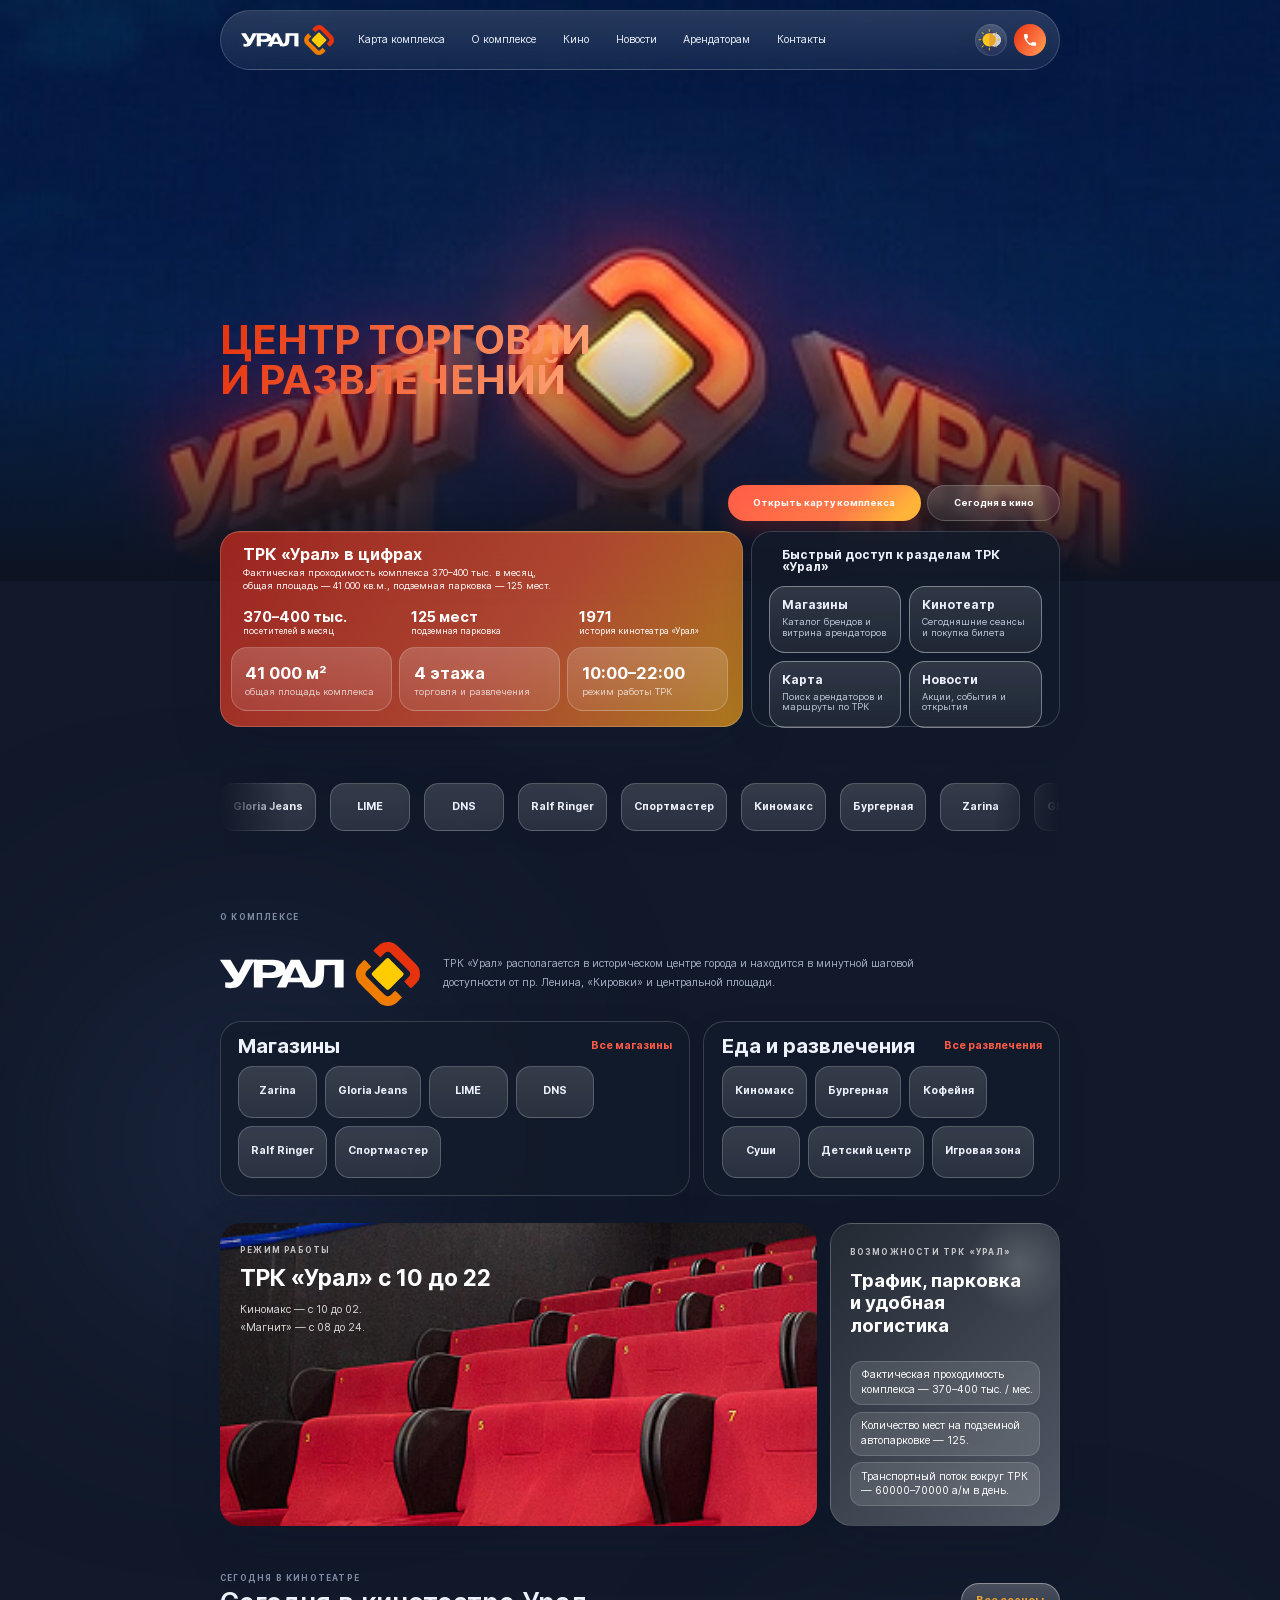
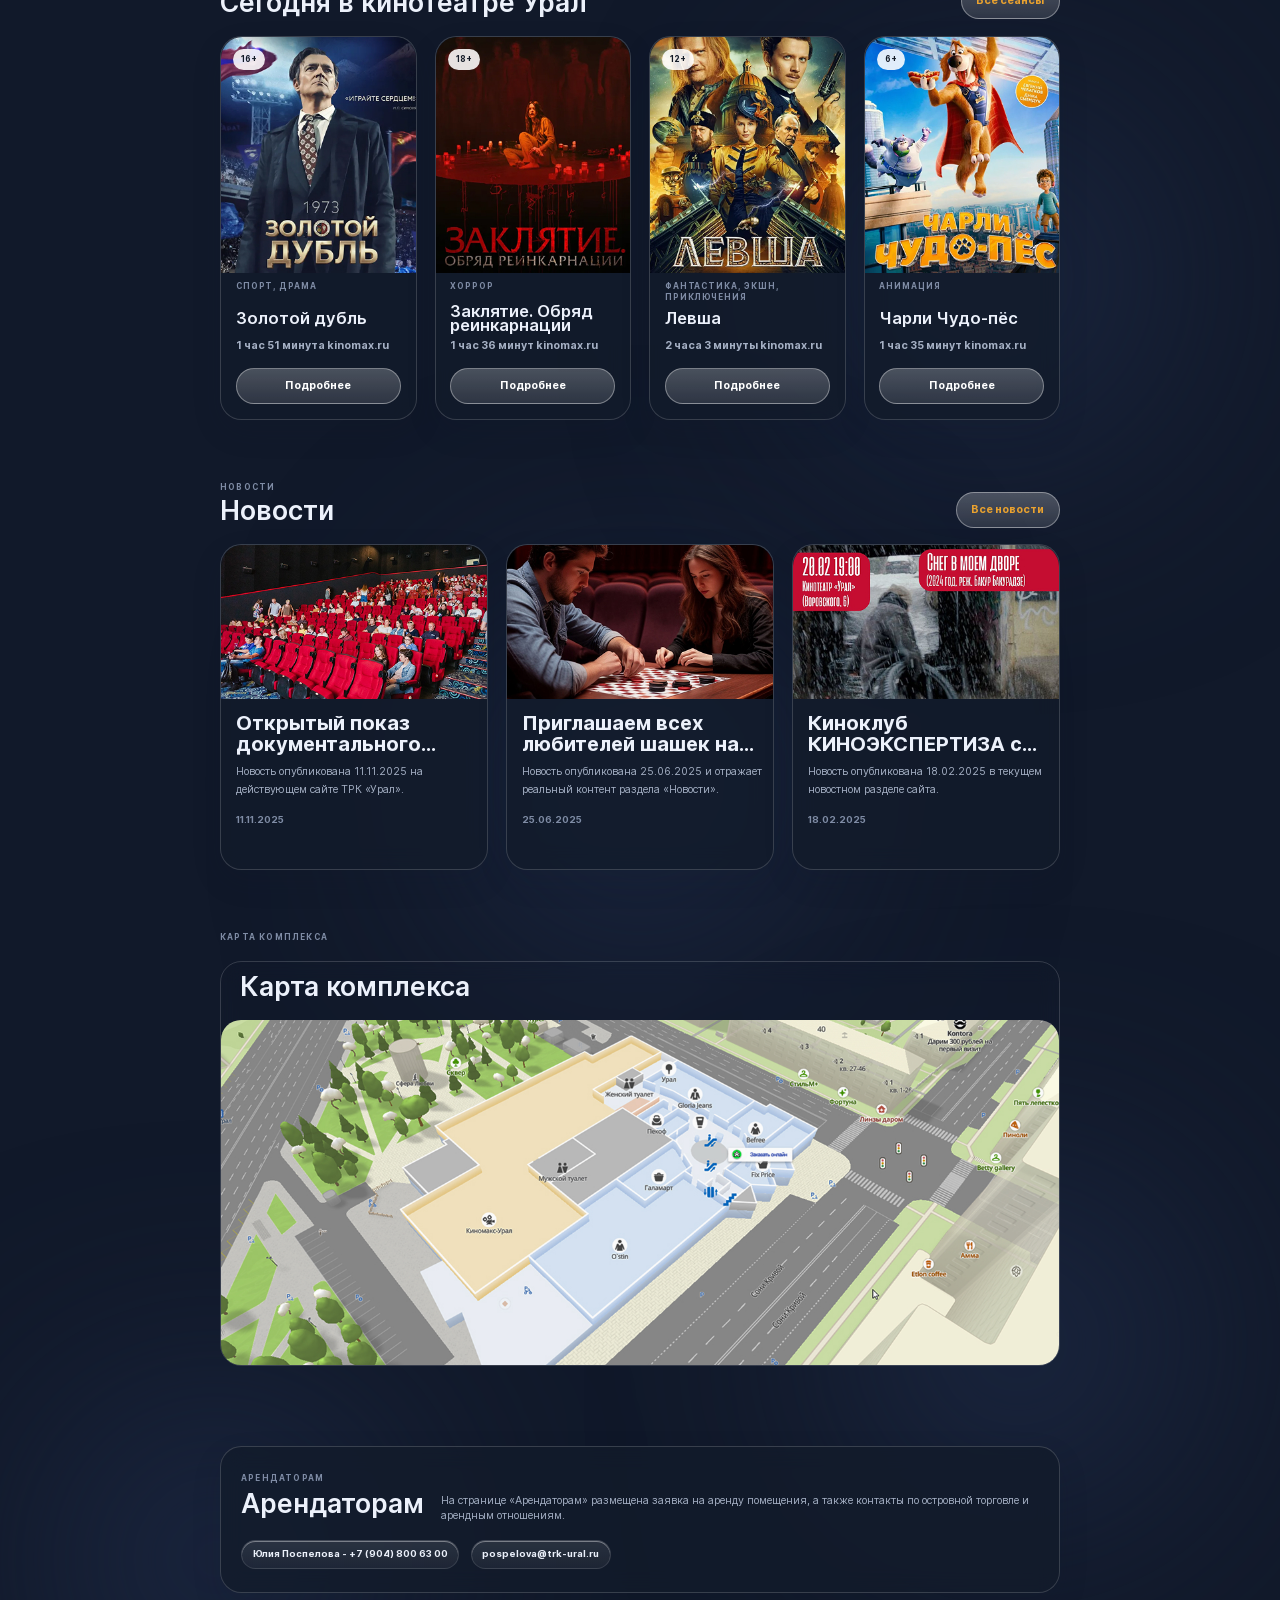
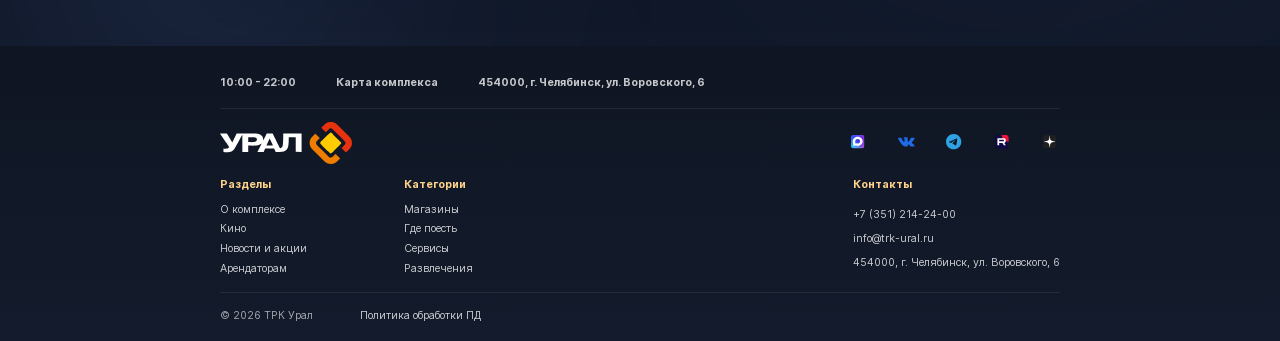
==== commit a455db16: "added pages" ====
--- a/index.html
+++ b/index.html
@@ -24,7 +24,7 @@
                     <li><a href="about.html">О комплексе</a></li>
                     <li><a href="javascript:void(0)">Кино</a></li>
                     <li><a href="news.html">Новости</a></li>
-                    <li><a href="rent.html">Арендаторам</a></li>
+                    <li><a href="rents.html">Арендаторам</a></li>
                     <li><a href="contacts.html">Контакты</a></li>
                 </ul>
             </nav>
@@ -49,7 +49,7 @@
                         <li><a href="about.html">О комплексе</a></li>
                         <li><a href="javascript:void(0)">Кино</a></li>
                         <li><a href="news.html">Новости</a></li>
-                        <li><a href="rent.html">Арендаторам</a></li>
+                        <li><a href="rents.html">Арендаторам</a></li>
                         <li><a href="contacts.html">Контакты</a></li>
                     </ul>
                 </nav>
@@ -160,22 +160,22 @@
                         <div class="shops-list-shadow"></div>
                         <div class="swiper shops-list__slider">
                             <div class="swiper-wrapper">
-                                <div class="swiper-slide"><a href="shops.html" class="shops-list__item">Zarina</a></div>
-                                <div class="swiper-slide"><a href="shops.html" class="shops-list__item">Gloria Jeans</a></div>
-                                <div class="swiper-slide"><a href="shops.html" class="shops-list__item">LIME</a></div>
-                                <div class="swiper-slide"><a href="shops.html" class="shops-list__item">DNS</a></div>
-                                <div class="swiper-slide"><a href="shops.html" class="shops-list__item">Ralf Ringer</a></div>
-                                <div class="swiper-slide"><a href="shops.html" class="shops-list__item">Спортмастер</a></div>
-                                <div class="swiper-slide"><a href="shops.html" class="shops-list__item">Киномакс</a></div>
-                                <div class="swiper-slide"><a href="shops.html" class="shops-list__item">Бургерная</a></div>
-                                <div class="swiper-slide"><a href="shops.html" class="shops-list__item">Zarina</a></div>
-                                <div class="swiper-slide"><a href="shops.html" class="shops-list__item">Gloria Jeans</a></div>
-                                <div class="swiper-slide"><a href="shops.html" class="shops-list__item">LIME</a></div>
-                                <div class="swiper-slide"><a href="shops.html" class="shops-list__item">DNS</a></div>
-                                <div class="swiper-slide"><a href="shops.html" class="shops-list__item">Ralf Ringer</a></div>
-                                <div class="swiper-slide"><a href="shops.html" class="shops-list__item">Спортмастер</a></div>
-                                <div class="swiper-slide"><a href="shops.html" class="shops-list__item">Киномакс</a></div>
-                                <div class="swiper-slide"><a href="shops.html" class="shops-list__item">Бургерная</a></div>
+                                <div class="swiper-slide"><a href="shop.html" class="shops-list__item">Zarina</a></div>
+                                <div class="swiper-slide"><a href="shop.html" class="shops-list__item">Gloria Jeans</a></div>
+                                <div class="swiper-slide"><a href="shop.html" class="shops-list__item">LIME</a></div>
+                                <div class="swiper-slide"><a href="shop.html" class="shops-list__item">DNS</a></div>
+                                <div class="swiper-slide"><a href="shop.html" class="shops-list__item">Ralf Ringer</a></div>
+                                <div class="swiper-slide"><a href="shop.html" class="shops-list__item">Спортмастер</a></div>
+                                <div class="swiper-slide"><a href="shop.html" class="shops-list__item">Киномакс</a></div>
+                                <div class="swiper-slide"><a href="shop.html" class="shops-list__item">Бургерная</a></div>
+                                <div class="swiper-slide"><a href="shop.html" class="shops-list__item">Zarina</a></div>
+                                <div class="swiper-slide"><a href="shop.html" class="shops-list__item">Gloria Jeans</a></div>
+                                <div class="swiper-slide"><a href="shop.html" class="shops-list__item">LIME</a></div>
+                                <div class="swiper-slide"><a href="shop.html" class="shops-list__item">DNS</a></div>
+                                <div class="swiper-slide"><a href="shop.html" class="shops-list__item">Ralf Ringer</a></div>
+                                <div class="swiper-slide"><a href="shop.html" class="shops-list__item">Спортмастер</a></div>
+                                <div class="swiper-slide"><a href="shop.html" class="shops-list__item">Киномакс</a></div>
+                                <div class="swiper-slide"><a href="shop.html" class="shops-list__item">Бургерная</a></div>
                             </div>
                         </div>
                         <div class="shops-list-shadow"></div>
@@ -199,12 +199,12 @@
                                 <a href="shops.html">Все магазины</a>
                             </div>
                             <div class="index-about__place__content">
-                                <a href="shops.html" class="index-about__place__item">Zarina</a>
-                                <a href="shops.html" class="index-about__place__item">Gloria Jeans</a>
-                                <a href="shops.html" class="index-about__place__item">LIME</a>
-                                <a href="shops.html" class="index-about__place__item">DNS</a>
-                                <a href="shops.html" class="index-about__place__item">Ralf Ringer</a>
-                                <a href="shops.html" class="index-about__place__item">Спортмастер</a>
+                                <a href="shop.html" class="index-about__place__item">Zarina</a>
+                                <a href="shop.html" class="index-about__place__item">Gloria Jeans</a>
+                                <a href="shop.html" class="index-about__place__item">LIME</a>
+                                <a href="shop.html" class="index-about__place__item">DNS</a>
+                                <a href="shop.html" class="index-about__place__item">Ralf Ringer</a>
+                                <a href="shop.html" class="index-about__place__item">Спортмастер</a>
                             </div>
                         </div>
                         <div class="index-about__place">
@@ -213,12 +213,12 @@
                                 <a href="shops.html">Все развлечения</a>
                             </div>
                             <div class="index-about__place__content">
-                                <a href="shops.html" class="index-about__place__item">Киномакс</a>
-                                <a href="shops.html" class="index-about__place__item">Бургерная</a>
-                                <a href="shops.html" class="index-about__place__item">Кофейня</a>
-                                <a href="shops.html" class="index-about__place__item">Суши</a>
-                                <a href="shops.html" class="index-about__place__item">Детский центр</a>
-                                <a href="shops.html" class="index-about__place__item">Игровая зона</a>
+                                <a href="shop.html" class="index-about__place__item">Киномакс</a>
+                                <a href="shop.html" class="index-about__place__item">Бургерная</a>
+                                <a href="shop.html" class="index-about__place__item">Кофейня</a>
+                                <a href="shop.html" class="index-about__place__item">Суши</a>
+                                <a href="shop.html" class="index-about__place__item">Детский центр</a>
+                                <a href="shop.html" class="index-about__place__item">Игровая зона</a>
                             </div>
                         </div>
                     </div>
@@ -273,7 +273,7 @@
                                         <p class="films-card-genre">Спорт, Драма</p>
                                         <h3 class="films-card-name">Золотой дубль</h3>
                                         <p class="films-card-description">1 час 51 минута kinomax.ru</p>
-                                        <a href="javascript:void(0)" class="btn">Подробнее</a>
+                                        <a href="javascript:void(0)" class="btn btn-card">Подробнее</a>
                                     </div>
                                 </div>
                             </div>
@@ -287,7 +287,7 @@
                                         <p class="films-card-genre">Хоррор</p>
                                         <h3 class="films-card-name">Заклятие. Обряд реинкарнации</h3>
                                         <p class="films-card-description">1 час 36 минут kinomax.ru</p>
-                                        <a href="javascript:void(0)" class="btn">Подробнее</a>
+                                        <a href="javascript:void(0)" class="btn btn-card">Подробнее</a>
                                     </div>
                                 </div>
                             </div>
@@ -301,7 +301,7 @@
                                         <p class="films-card-genre">Фантастика, Экшн, Приключения</p>
                                         <h3 class="films-card-name">Левша</h3>
                                         <p class="films-card-description">2 часа 3 минуты kinomax.ru</p>
-                                        <a href="javascript:void(0)" class="btn">Подробнее</a>
+                                        <a href="javascript:void(0)" class="btn btn-card">Подробнее</a>
                                     </div>
                                 </div>
                             </div>
@@ -315,7 +315,7 @@
                                         <p class="films-card-genre">Анимация</p>
                                         <h3 class="films-card-name">Чарли Чудо-пёс</h3>
                                         <p class="films-card-description">1 час 35 минут kinomax.ru</p>
-                                        <a href="javascript:void(0)" class="btn">Подробнее</a>
+                                        <a href="javascript:void(0)" class="btn btn-card">Подробнее</a>
                                     </div>
                                 </div>
                             </div>
@@ -323,7 +323,7 @@
                     </div>
                     <div class="slider-progressbar"></div>
                 </div>
-                <a href="javascript:void(0)" class="btn btn-more">Все сеансы</a>
+                <a href="javascript:void(0)" class="btn btn-all">Все сеансы</a>
                 <div class="bg-light"></div>
             </section>
             <section class="news-list">
@@ -375,7 +375,7 @@
                     </div>
                     <div class="slider-progressbar"></div>
                 </div>
-                <a href="news.html" class="btn btn-more">Все новости</a>
+                <a href="news.html" class="btn btn-all">Все новости</a>
                 <div class="bg-light"></div>
             </section>
             <section class="index-map">
@@ -443,7 +443,7 @@
                             <li><a href="about.html">О комплексе</a></li>
                             <li><a href="javascript:void(0)">Кино</a></li>
                             <li><a href="news.html">Новости и акции</a></li>
-                            <li><a href="rent.html">Арендаторам</a></li>
+                            <li><a href="rents.html">Арендаторам</a></li>
                         </ul>
                     </nav>
                     <nav class="menu">
@@ -482,6 +482,8 @@
         </svg>
     </div>
     <script src="js/jquery/jquery-3.7.1.min.js"></script>
+    <script src="js/jquery/jquery.form.min.js"></script>
+    <script src="js/jquery/jquery.inputmask.min.js"></script>
     <script src="js/swiper/swiper-bundle.js"></script>
     <script src="js/fancybox/fancybox.umd.js"></script>
     <script src="js/index.js"></script>
--- a/css/style.css
+++ b/css/style.css
@@ -159,6 +159,7 @@
   --color-primary: #ECF1FB;
   --color-secondary: #7F8CA5;
   --color-text: #A5B0C4;
+  --color-text-secondary: #C2CADA;
   --color-block-background: rgba(19, 27, 43, 0.78);
   --color-block-border: rgba(255, 255, 255, 0.16);
 }
@@ -172,6 +173,7 @@
   --color-primary: #121926;
   --color-secondary: #8FA0BB;
   --color-text: #67748B;
+  --color-text-secondary: #121926;
   --color-block-background: rgba(255, 255, 255, 0.78);
   --color-block-border: rgba(255, 255, 255, 0.52);
 }
@@ -356,14 +358,22 @@
 }
 
 body:not(.light) .btn, body.dark .btn {
-  --color-btn-more: #EAA22F;
-  --color-btn-more-border: rgba(255, 255, 255, 0.36);
+  --color-btn-all: #EAA22F;
+  --color-btn-all-border: rgba(255, 255, 255, 0.36);
   --color-btn-bold-border: rgba(255, 255, 255, 0.1);
+  --color-btn-card: #fff;
+  --color-btn-card-bg: linear-gradient(0deg, rgba(255, 255, 255, 0.12), rgba(255, 255, 255, 0.24));
+  --color-btn-card-border: rgba(255, 255, 255, 0.36);
+  --color-btn-more-bg: rgba(127, 140, 165, 0.2);
 }
 body.light .btn {
-  --color-btn-more: #121926;
-  --color-btn-more-border: rgba(17, 24, 39, 0.08);
+  --color-btn-all: #121926;
+  --color-btn-all-border: rgba(17, 24, 39, 0.08);
   --color-btn-bold-border: #E0E1E2;
+  --color-btn-card: #67748B;
+  --color-btn-card-bg: #E5E5E5;
+  --color-btn-card-border: transparent;
+  --color-btn-more-bg: #fff;
 }
 
 .btn {
@@ -412,17 +422,17 @@
   background: rgba(255, 255, 255, 0.3);
   background-position: top;
 }
-.btn-more {
-  color: var(--color-btn-more);
+.btn-all {
+  color: var(--color-btn-all);
   background: linear-gradient(0deg, rgba(255, 255, 255, 0.12) 0%, rgba(255, 255, 255, 0.24) 50%, rgba(255, 255, 255, 0.24) 100%);
   background-size: 100% 200%;
   background-position: bottom;
   box-shadow: none;
   padding: 0 2.2rem;
-  border: var(--color-btn-more-border) 1px solid;
+  border: var(--color-btn-all-border) 1px solid;
   transition: background-position 0.2s ease-in-out, border-color 0.2s ease-in-out, color 0.2s ease-in-out;
 }
-.btn-more:hover {
+.btn-all:hover {
   color: #FF5B47;
   background-position: top;
 }
@@ -441,6 +451,81 @@
 .btn-bold:hover {
   color: #EAA22F;
 }
+.btn-back {
+  font-weight: 400;
+  color: var(--color-secondary);
+  height: 4.8rem;
+  background: transparent;
+  box-shadow: none;
+  padding: 0 2.8rem 0 5.2rem;
+  border: var(--color-secondary) 1px solid;
+  transition: all 0.2s linear;
+}
+.btn-back:hover {
+  color: #EAA22F;
+}
+.btn-back::before {
+  content: "";
+  position: absolute;
+  width: 1.2rem;
+  height: 1.7rem;
+  background: url(../images/svg/btn-back-icon.svg) no-repeat center/contain;
+  transform: translateY(-50%);
+  top: 50%;
+  left: 1.6rem;
+}
+.btn-card {
+  font-size: 1.6rem;
+  color: var(--color-btn-card);
+  width: 100%;
+  background: transparent;
+  box-shadow: none;
+  transition: color 0.2s linear, box-shadow 0.3s ease-in-out;
+}
+.btn-card:hover {
+  color: #fff;
+  box-shadow: 0 1.6rem 3.4rem 0 rgba(213, 43, 30, 0.24);
+}
+.btn-card:hover::before {
+  opacity: 0;
+}
+.btn-card:hover::after {
+  opacity: 1;
+}
+.btn-card::before, .btn-card::after {
+  content: "";
+  position: absolute;
+  width: 100%;
+  height: 100%;
+  border-radius: 10rem;
+  box-sizing: border-box;
+  transition: all 0.3s ease-in-out;
+  top: 0;
+  left: 0;
+}
+.btn-card::before {
+  background: var(--color-btn-card-bg);
+  border: var(--color-btn-card-border) 1px solid;
+  z-index: -1;
+}
+.btn-card::after {
+  background: #FF5B47 linear-gradient(136deg, #FF5B47 0%, #FF7B48 68%, #FFB339 100%);
+  opacity: 0;
+  z-index: -1;
+}
+.btn-more {
+  color: #EAA22F;
+  width: 100%;
+  background: var(--color-block-background);
+  backdrop-filter: blur(11px);
+  box-shadow: 0 1.8rem 4.4rem 0 rgba(16, 24, 40, 0.12);
+  border: var(--color-block-border) 1px solid;
+  transition: all 0.2s linear;
+}
+.btn-more:hover {
+  color: #FF5B47;
+  background: var(--color-btn-more-bg);
+}
 
 .menu {
   height: 100%;
@@ -513,19 +598,236 @@
   transition: all 0.2s linear;
 }
 
-.title {
-  font-weight: 600;
+body:not(.light) .form, body.dark .form {
+  --color-form-select-bg: transparent;
+  --color-form-select-border: #6B7180;
+  --color-form-input-border: rgba(255, 255, 255, 0.2);
+}
+body.light .form {
+  --color-form-select-bg: rgba(107, 113, 128, 0.08);
+  --color-form-select-border: rgba(107, 113, 128, 0.5);
+  --color-form-input-border: #D0D1D3;
+}
+
+.form-input {
+  position: relative;
+  display: flex;
+  flex-direction: column;
+  max-width: 25.2rem;
+  width: 100%;
+}
+.form-input label {
+  font-size: 1.4rem;
+  margin-bottom: 0.7rem;
+  color: var(--color-text);
+  transition: all 0.2s linear;
+}
+@media (max-width: 992px) {
+  .form-input label {
+    margin-bottom: 0.3rem;
+  }
+}
+.form-input label:has(+ input:focus) {
+  color: #EAA22F;
+}
+.form-input input {
+  font-size: 1.6rem;
+  color: var(--color-primary);
+  width: 100%;
+  height: 5rem;
+  background-color: rgba(15, 22, 38, 0.02);
+  box-sizing: border-box;
+  padding: 0 1.4rem;
+  border: var(--color-form-input-border) 1px solid;
+  border-radius: 1rem;
+  outline: none;
+  transition: all 0.2s linear;
+}
+@media (max-width: 992px) {
+  .form-input input {
+    height: 4.5rem;
+  }
+}
+.form-input input::placeholder {
+  color: var(--color-text);
+}
+.form-input input:focus {
+  border-color: #EAA22F;
+}
+.form-textarea {
+  position: relative;
+  display: flex;
+  flex-direction: column;
+  max-width: 55.4rem;
+  width: 100%;
+}
+.form-textarea label {
+  font-size: 1.4rem;
+  margin-bottom: 0.7rem;
+  color: var(--color-text);
+  transition: all 0.2s linear;
+}
+.form-textarea label:has(+ textarea:focus) {
+  color: #EAA22F;
+}
+.form-textarea textarea {
+  font-size: 1.6rem;
+  color: var(--color-primary);
+  width: 100%;
+  min-height: 10.4rem;
+  background-color: rgba(15, 22, 38, 0.02);
+  box-sizing: border-box;
+  padding: 1.4rem;
+  border: var(--color-form-input-border) 1px solid;
+  border-radius: 1rem;
+  resize: vertical;
+  outline: none;
+  transition: all 0.2s linear;
+}
+.form-textarea textarea::placeholder {
+  color: var(--color-text);
+}
+.form-textarea textarea:focus {
+  border-color: #EAA22F;
+}
+.form-select {
+  position: relative;
+  display: flex;
+  max-width: 20rem;
+  width: 100%;
+  height: 4.8rem;
+}
+.form-select::before {
+  content: "";
+  position: absolute;
+  width: 2.4rem;
+  height: 1.2rem;
+  background: url(../images/svg/select-arrow.svg) no-repeat center/contain;
+  pointer-events: none;
+  transform: translateY(-50%);
+  top: 50%;
+  right: 1.8rem;
+}
+@media (max-width: 992px) {
+  .form-select::before {
+    right: 1.4rem;
+  }
+}
+.form-select select {
+  font-weight: 500;
+  font-size: 1.6rem;
+  color: #EAA22F;
+  width: 100%;
+  height: 100%;
+  background-color: var(--color-form-select-bg);
+  box-sizing: border-box;
+  padding-left: 2.5rem;
+  border: var(--color-form-select-border) 1px solid;
+  border-radius: 10rem;
+  cursor: pointer;
+  appearance: none;
+  outline: none;
+  transition: all 0.2s linear;
+}
+@media (max-width: 992px) {
+  .form-select select {
+    padding-left: 1.6rem;
+  }
+}
+.form-warning {
+  font-size: 1.6rem;
+  color: var(--color-text);
+  position: relative;
+  padding-left: 4.6rem;
+  transition: all 0.2s linear;
+}
+@media (max-width: 992px) {
+  .form-warning {
+    font-size: 1.4rem;
+    padding-left: 4.1rem;
+  }
+}
+.form-warning::before {
+  content: "";
+  position: absolute;
+  width: 3.6rem;
+  height: 3.8rem;
+  background: url(../images/svg/form-warning-icon.svg) no-repeat center/contain;
+  left: 0;
+  bottom: -0.5rem;
+}
+
+.checkbox {
+  display: flex;
+  max-width: 55.4rem;
+}
+.checkbox label {
+  position: relative;
+  width: 100%;
+  box-sizing: border-box;
+  padding-left: 3.4rem;
+  cursor: pointer;
+}
+.checkbox label, .checkbox label a {
+  font-size: 1.4rem;
+  line-height: 1.6rem;
+  color: #4F596D;
+}
+.checkbox label a:hover {
+  color: #EAA22F;
+}
+.checkbox label::before, .checkbox label::after {
+  content: "";
+  position: absolute;
+  width: 2.2rem;
+  height: 2.2rem;
+  transition: all 0.1s linear;
+  top: 0;
+  left: 0;
+}
+.checkbox label::before {
+  background: url(../images/svg/checkbox.svg) no-repeat center/contain;
+}
+.checkbox label::after {
+  background: url(../images/svg/checkbox-active.svg) no-repeat center/contain;
+  opacity: 0;
+}
+.checkbox input {
+  display: none;
+}
+.checkbox input:checked + label::after {
+  opacity: 1;
+}
+
+.index-page .title {
   font-size: 4rem;
-  line-height: 5rem;
-  color: var(--color-primary);
-  margin: 0 0 2.5rem;
-  transition: all 0.2s linear;
-}
-@media (max-width: 992px) {
-  .title {
+}
+@media (max-width: 992px) {
+  .index-page .title {
     font-size: 2.8rem;
     line-height: 2.8rem;
     padding-left: 1.4rem;
+  }
+}
+@media (max-width: 992px) {
+  .index-page .title-mini {
+    padding-left: 1.4rem;
+  }
+}
+
+.title {
+  font-weight: 600;
+  font-size: 3rem;
+  line-height: 5rem;
+  text-wrap: balance;
+  color: var(--color-primary);
+  margin: 0 0 2.5rem;
+  transition: all 0.2s linear;
+}
+@media (max-width: 992px) {
+  .title {
+    font-size: 2.5rem;
+    line-height: 2.5rem;
     margin: 0 0 1.5rem;
   }
 }
@@ -540,7 +842,6 @@
 }
 @media (max-width: 992px) {
   .title-mini {
-    padding-left: 1.4rem;
     margin: 0 0 1.5rem;
   }
 }
@@ -553,6 +854,18 @@
   }
 }
 
+h1.title {
+  font-size: 4rem;
+}
+@media (max-width: 992px) {
+  h1.title {
+    font-size: 2.5rem;
+    line-height: 2.5rem;
+    padding-left: 0;
+    margin-bottom: 2.5rem;
+  }
+}
+
 body:not(.light) .slider-progressbar, body.dark .slider-progressbar {
   --color-progressbar-bg: #303745;
 }
@@ -561,7 +874,8 @@
 }
 
 .slider-progressbar {
-  width: 70rem !important;
+  position: absolute;
+  width: 100% !important;
   height: 0.3rem !important;
   background-color: var(--color-progressbar-bg);
   border-radius: 10rem;
@@ -571,14 +885,351 @@
   left: 50% !important;
   bottom: 0;
 }
-@media (max-width: 992px) {
-  .slider-progressbar {
-    width: 100% !important;
-  }
-}
-.slider-progressbar span {
+.slider-progressbar span, .slider-progressbar div {
   background-color: #EAA22F !important;
   border-radius: 10rem;
+}
+
+body.light .gallery-shadow::before {
+  opacity: 0;
+}
+body.light .gallery-shadow::after {
+  opacity: 1;
+}
+
+.gallery {
+  margin-bottom: 7rem;
+}
+@media (max-width: 992px) {
+  .gallery {
+    margin-bottom: 6rem;
+  }
+}
+.gallery__slider {
+  position: relative;
+  padding-bottom: 3.5rem;
+}
+@media (max-width: 992px) {
+  .gallery__slider {
+    padding-bottom: 3rem;
+  }
+}
+@media (max-width: 992px) {
+  .gallery__slider .swiper {
+    overflow: visible;
+  }
+}
+@media (max-width: 992px) {
+  .gallery__slider .swiper-slide {
+    width: auto !important;
+  }
+}
+.gallery-shadow {
+  position: absolute;
+  width: 24rem;
+  height: calc(100% - 3.5rem);
+  z-index: 2;
+  pointer-events: none;
+  top: 0;
+}
+@media (max-width: 992px) {
+  .gallery-shadow {
+    display: none;
+  }
+}
+.gallery-shadow::before, .gallery-shadow::after {
+  content: "";
+  position: absolute;
+  width: 100%;
+  height: 100%;
+  transition: opacity 0.2s linear;
+  top: 0;
+  left: 0;
+}
+.gallery-shadow:first-of-type {
+  left: 0;
+}
+.gallery-shadow:first-of-type::before {
+  background: linear-gradient(90deg, #11192A, transparent);
+}
+.gallery-shadow:first-of-type::after {
+  background: linear-gradient(90deg, #EEF3F9, transparent);
+  opacity: 0;
+}
+.gallery-shadow:last-of-type {
+  right: 0;
+}
+.gallery-shadow:last-of-type::before {
+  background: linear-gradient(-90deg, #11192A, transparent);
+}
+.gallery-shadow:last-of-type::after {
+  background: linear-gradient(-90deg, #EEF3F9, transparent);
+  opacity: 0;
+}
+.gallery__item {
+  display: flex;
+  width: 100%;
+  height: 30rem;
+  border-radius: 3rem;
+  outline: none;
+}
+@media (max-width: 992px) {
+  .gallery__item {
+    width: 30.5rem;
+    height: 22.4rem;
+  }
+}
+.gallery__item img {
+  width: 100%;
+  height: 100%;
+  object-fit: cover;
+  object-position: center;
+  border-radius: inherit;
+}
+
+body:not(.light) .table, body.dark .table {
+  --color-table-border: #373E4A;
+  --color-table-odd-bg: #1D273F;
+  --color-table-control-scroll-bg: #565D6E;
+  --color-table-control-btn-bg: #0F1726;
+  --color-table-control-btn-border: #383E4B;
+}
+body.light .table {
+  --color-table-border: #E0E4E8;
+  --color-table-odd-bg: #fff;
+  --color-table-control-scroll-bg: #E0E4E8;
+  --color-table-control-btn-bg: #fff;
+  --color-table-control-btn-border: #E0E4E8;
+  border-color: var(--color-table-border);
+}
+
+.table {
+  position: relative;
+  width: 100%;
+}
+@media (max-width: 992px) {
+  .table {
+    width: calc(100% + 2.8rem);
+    margin-left: -1.4rem;
+  }
+}
+.table__content {
+  width: 100%;
+}
+@media (max-width: 992px) {
+  .table__content {
+    overflow-x: scroll;
+  }
+}
+.table__content::-webkit-scrollbar {
+  display: none;
+}
+.table::before {
+  content: none;
+  position: absolute;
+  width: 4.5rem;
+  height: 100%;
+  background: linear-gradient(90deg, transparent, var(--color-background));
+  transition: all 0.2s linear;
+  z-index: 1;
+  top: 0;
+  right: 0;
+}
+@media (max-width: 992px) {
+  .table::before {
+    content: "";
+  }
+}
+.table__item {
+  width: 100%;
+  backdrop-filter: blur(11px);
+  box-sizing: border-box;
+  box-shadow: 0 1.8rem 4.4rem 0 rgba(16, 24, 40, 0.12);
+  border: var(--color-block-border) 1px solid;
+  border-radius: 2.5rem;
+}
+@media (max-width: 992px) {
+  .table__item {
+    width: max-content;
+    backdrop-filter: none;
+    box-shadow: none;
+    margin: 0 1.4rem;
+  }
+}
+.table table {
+  width: 100%;
+  border-collapse: collapse;
+  transition: all 0.2s linear;
+}
+@media (max-width: 992px) {
+  .table table {
+    width: max-content;
+  }
+}
+.table table tr td {
+  padding: 0;
+  border-bottom: var(--color-table-border) 1px solid;
+  border-right: var(--color-table-border) 1px solid;
+}
+.table table tr td:last-of-type {
+  border-right: none;
+}
+.table table tr td div {
+  font-size: 1.6rem;
+  color: var(--color-primary);
+  display: flex;
+  justify-content: center;
+  align-items: center;
+  height: 4rem;
+  box-sizing: border-box;
+  transition: all 0.2s linear;
+}
+@media (max-width: 992px) {
+  .table table tr td div {
+    font-size: 1.2rem;
+    padding: 0 1rem;
+  }
+}
+.table table tr:first-of-type {
+  height: 5.8rem;
+}
+.table table tr:first-of-type th {
+  padding: 0;
+  border-bottom: var(--color-table-border) 1px solid;
+  border-right: var(--color-table-border) 1px solid;
+}
+@media (max-width: 992px) {
+  .table table tr:first-of-type th {
+    max-width: 18rem;
+  }
+}
+.table table tr:first-of-type th:first-of-type div {
+  border-top-left-radius: 2.5rem;
+}
+.table table tr:first-of-type th:last-of-type {
+  border-right: none;
+}
+.table table tr:first-of-type th:last-of-type div {
+  border-top-right-radius: 2.5rem;
+}
+.table table tr:first-of-type th div {
+  font-weight: 700;
+  font-size: 1.4rem;
+  color: #EAA22F;
+  display: flex;
+  justify-content: center;
+  align-items: center;
+  height: 5.8rem;
+  background-color: var(--color-block-background);
+  box-sizing: border-box;
+  transition: all 0.2s linear;
+}
+@media (max-width: 992px) {
+  .table table tr:first-of-type th div {
+    font-size: 1.2rem;
+    padding: 0 1rem;
+  }
+}
+.table table tr:nth-of-type(2) td div {
+  align-items: end;
+  height: 5.2rem;
+  padding-bottom: 1rem;
+}
+@media (max-width: 992px) {
+  .table table tr:nth-of-type(2) td div {
+    padding-bottom: 1.5rem;
+  }
+}
+.table table tr:last-of-type td, .table table tr:last-of-type th {
+  border-bottom: none;
+}
+.table table tr:last-of-type td:first-of-type div, .table table tr:last-of-type th:first-of-type div {
+  border-bottom-left-radius: 2.5rem;
+}
+.table table tr:last-of-type td:last-of-type div, .table table tr:last-of-type th:last-of-type div {
+  border-bottom-right-radius: 2.5rem;
+}
+.table table tr:nth-of-type(odd) td div {
+  background-color: var(--color-table-odd-bg);
+}
+.table__controls {
+  position: absolute;
+  display: none;
+  align-items: center;
+  width: 100%;
+  height: 2.5rem;
+  z-index: 1;
+  left: 0;
+}
+@media (max-width: 992px) {
+  .table__controls {
+    display: flex;
+  }
+}
+.table__controls_top {
+  top: 4.6rem;
+}
+.table__controls_bottom {
+  bottom: 3rem;
+}
+.table__controls-scroll {
+  position: relative;
+  width: 100%;
+  height: 0.2rem;
+  background-color: var(--color-table-control-scroll-bg);
+  transition: background-color 0.2s linear;
+  overflow: hidden;
+}
+.table__controls-scroll span {
+  position: absolute;
+  display: flex;
+  height: 100%;
+  background-color: #EAA22F;
+  border-radius: 10rem;
+  top: 0;
+}
+.table__controls-scroll_left {
+  width: calc(100% - 1.4rem);
+  margin-left: 1.4rem;
+}
+.table__controls-scroll_right {
+  width: calc(100% - 1.4rem);
+}
+.table__controls-btn {
+  position: absolute;
+  width: 2.5rem;
+  height: 2.5rem;
+  background: var(--color-table-control-btn-bg);
+  box-sizing: border-box;
+  border: var(--color-table-control-btn-border) 1px solid;
+  border-radius: 50%;
+  transition: all 0.2s linear;
+  top: 0;
+}
+.table__controls-btn:hover, .table__controls-btn:focus {
+  border-color: #EAA22F;
+}
+.table__controls-btn::before {
+  content: "";
+  position: absolute;
+  width: 1rem;
+  height: 1.4rem;
+  background: url(../images/svg/table-arrow-icon.svg) no-repeat center/contain;
+  top: 50%;
+  left: 50%;
+}
+.table__controls-btn_left {
+  left: 1rem;
+}
+.table__controls-btn_left::before {
+  transform: translate(50%, 50%);
+  rotate: 180deg;
+}
+.table__controls-btn_right {
+  right: 1rem;
+}
+.table__controls-btn_right::before {
+  transform: translate(-50%, -50%);
 }
 
 body:not(.light) .header, body.dark .header {
@@ -744,7 +1395,7 @@
 .burger__wrapper {
   height: calc(100% - 0.6rem);
   background-color: var(--color-burger-content);
-  backdrop-filter: blur(12px);
+  backdrop-filter: blur(20px);
   box-sizing: border-box;
   box-shadow: 0 1.8rem 4.4rem 0 rgba(16, 24, 40, 0.12);
   padding: 2rem 1rem 2.5rem 2rem;
@@ -789,6 +1440,32 @@
 }
 .burger .socials {
   gap: 3rem;
+}
+
+.breadcrumb {
+  position: relative;
+  margin-bottom: 4rem;
+}
+.breadcrumb__content {
+  display: flex;
+  align-items: center;
+  flex-wrap: wrap;
+  box-sizing: border-box;
+}
+.breadcrumb__item a, .breadcrumb__item i, .breadcrumb__item span {
+  font-weight: 700;
+  font-size: 1.2rem;
+  text-transform: uppercase;
+  letter-spacing: 0.18rem;
+  color: var(--color-secondary);
+  transition: all 0.2s linear;
+}
+.breadcrumb__item a:hover span {
+  color: #EAA22F;
+}
+.breadcrumb .bg-light {
+  top: -3rem;
+  left: -22.8rem;
 }
 
 .footer {
@@ -1030,6 +1707,9 @@
 body.light .rent-connect__content {
   background: #F0F5F9;
 }
+body.index-page .rent-connect .bg-light {
+  bottom: -18.7rem;
+}
 
 .rent-connect {
   position: relative;
@@ -1117,7 +1797,7 @@
 }
 .rent-connect .bg-light {
   left: -24.4rem;
-  bottom: -18.7rem;
+  bottom: -34rem;
 }
 
 body:not(.light) .hero, body.dark .hero {
@@ -2042,13 +2722,13 @@
     margin-bottom: 6rem;
   }
 }
-.films .btn-more {
+.films .btn-all {
   position: absolute;
   top: 1.8rem;
   right: 0;
 }
 @media (max-width: 992px) {
-  .films .btn-more {
+  .films .btn-all {
     position: relative;
     width: 100%;
     top: auto;
@@ -2164,50 +2844,47 @@
   margin-bottom: 2.2rem;
   transition: all 0.2s linear;
 }
-.films-card .btn {
-  font-size: 1.6rem;
-  color: var(--color-films-card-btn);
-  width: 100%;
-  background: transparent;
-  box-shadow: none;
-  transition: color 0.2s linear, box-shadow 0.3s ease-in-out;
-}
-.films-card .btn:hover {
-  color: #fff;
-  box-shadow: 0 1.6rem 3.4rem 0 rgba(213, 43, 30, 0.24);
-}
-.films-card .btn:hover::before {
-  opacity: 0;
-}
-.films-card .btn:hover::after {
-  opacity: 1;
-}
-.films-card .btn::before, .films-card .btn::after {
-  content: "";
-  position: absolute;
-  width: 100%;
-  height: 100%;
-  border-radius: 10rem;
-  box-sizing: border-box;
-  transition: all 0.3s ease-in-out;
-  top: 0;
-  left: 0;
-}
-.films-card .btn::before {
-  background: var(--color-films-card-btn-bg);
-  border: var(--color-films-card-btn-border) 1px solid;
-  z-index: -1;
-}
-.films-card .btn::after {
-  background: #FF5B47 linear-gradient(136deg, #FF5B47 0%, #FF7B48 68%, #FFB339 100%);
-  opacity: 0;
-  z-index: -1;
-}
 .films .bg-light {
   right: -13.5rem;
   bottom: 1.5rem;
 }
 
+.news {
+  position: relative;
+  margin-bottom: 8rem;
+}
+@media (max-width: 992px) {
+  .news {
+    margin-bottom: 6rem;
+  }
+}
+.news-sort {
+  margin-bottom: 3.5rem;
+}
+.news-sort .form {
+  display: flex;
+  gap: 1rem;
+}
+.news__content {
+  display: flex;
+  flex-wrap: wrap;
+  gap: 2rem;
+}
+.news__content .news-card {
+  width: calc(33.33% - 1.333rem);
+}
+@media (max-width: 992px) {
+  .news__content .news-card {
+    max-width: none;
+    width: calc(50% - 1rem);
+    height: 45rem;
+  }
+}
+@media (max-width: 768px) {
+  .news__content .news-card {
+    width: 100%;
+  }
+}
 .news-card {
   position: relative;
   display: flex;
@@ -2264,7 +2941,7 @@
 }
 @media (max-width: 992px) {
   .news-card__content {
-    padding: 1.1rem 0.5rem 3rem 1.4rem;
+    padding: 2.4rem 2.2rem 2.2rem 2.2rem;
   }
 }
 .news-card-name {
@@ -2286,6 +2963,7 @@
     font-size: 2rem;
     line-height: 2rem;
     min-height: 4rem;
+    margin: 0 0 1.5rem;
   }
 }
 .news-card-text {
@@ -2303,17 +2981,20 @@
 @media (max-width: 992px) {
   .news-card-text {
     font-size: 1.4rem;
-    line-height: 1.4rem;
+    line-height: 1.8rem;
     -webkit-line-clamp: 5;
     padding-right: 0.9rem;
-    margin-bottom: 1.2rem;
+    margin-bottom: 3.2rem;
   }
 }
 .news-card-date {
   font-weight: 700;
   font-size: 1.4rem;
   color: var(--color-secondary);
-  margin-top: auto;
+}
+.news .bg-light {
+  right: -15.7rem;
+  bottom: -3.2rem;
 }
 
 .news-list {
@@ -2354,13 +3035,29 @@
   opacity: 1;
   scale: 1;
 }
-.news-list .btn-more {
+@media (max-width: 992px) {
+  .news-list .news-card__content {
+    padding: 1.1rem 0.5rem 3rem 1.4rem;
+  }
+}
+@media (max-width: 992px) {
+  .news-list .news-card-name {
+    margin: 0 0 1.2rem;
+  }
+}
+@media (max-width: 992px) {
+  .news-list .news-card-text {
+    line-height: 1.4rem;
+    margin-bottom: 1.2rem;
+  }
+}
+.news-list .btn-all {
   position: absolute;
   top: 1.8rem;
   right: 0;
 }
 @media (max-width: 992px) {
-  .news-list .btn-more {
+  .news-list .btn-all {
     position: relative;
     width: 100%;
     top: auto;
@@ -2371,4 +3068,1818 @@
   transform: translateX(-50%);
   left: 50%;
   bottom: -7rem;
+}
+
+.new {
+  position: relative;
+  display: flex;
+  flex-direction: column;
+  margin-bottom: 18.5rem;
+}
+@media (max-width: 992px) {
+  .new {
+    margin-bottom: 4.8rem;
+  }
+}
+.new .btn-back {
+  order: -1;
+  margin-bottom: 5rem;
+}
+@media (max-width: 992px) {
+  .new .btn-back {
+    order: 0;
+    margin-top: 2rem;
+    margin-bottom: 0;
+  }
+}
+@media (max-width: 768px) {
+  .new .btn-back {
+    width: 100%;
+  }
+}
+.new-date {
+  font-weight: 700;
+  font-size: 1.4rem;
+  text-transform: uppercase;
+  color: var(--color-secondary);
+  margin-bottom: 1.5rem;
+  transition: all 0.2s linear;
+}
+@media (max-width: 992px) {
+  .new-date {
+    margin-bottom: 0.5rem;
+  }
+}
+.new-title {
+  font-weight: 500;
+  font-size: 4rem;
+  line-height: 5rem;
+  color: var(--color-text-secondary);
+  margin: 0 0 2.5rem;
+  transition: all 0.2s linear;
+}
+@media (max-width: 992px) {
+  .new-title {
+    font-size: 2.5rem;
+    line-height: 2.5rem;
+  }
+}
+.new__content {
+  display: flex;
+  gap: 4rem;
+}
+@media (max-width: 992px) {
+  .new__content {
+    flex-direction: column;
+    gap: 2.5rem;
+  }
+}
+.new-image {
+  flex-shrink: 0;
+  display: flex;
+  width: 40rem;
+  height: 40rem;
+  border-radius: 3rem;
+}
+@media (max-width: 992px) {
+  .new-image {
+    width: 34.7rem;
+    height: 24.8rem;
+  }
+}
+.new-image img {
+  width: 100%;
+  height: 100%;
+  object-fit: cover;
+  object-position: center;
+  border-radius: inherit;
+}
+.new-text {
+  color: var(--color-text-secondary);
+  padding-top: 2.2rem;
+  transition: all 0.2s linear;
+}
+@media (max-width: 992px) {
+  .new-text {
+    padding-top: 0;
+  }
+}
+.new-text, .new-text p, .new-text li, .new-text b, .new-text span {
+  font-size: 1.4rem;
+  line-height: 2.2rem;
+}
+@media (max-width: 992px) {
+  .new-text, .new-text p, .new-text li, .new-text b, .new-text span {
+    line-height: 1.8rem;
+  }
+}
+.new-text span {
+  color: #EAA22F;
+}
+.new-text b {
+  font-weight: 600;
+}
+.new-text .highlight {
+  font-weight: 500;
+  color: #FF5B47;
+}
+.new-text ul {
+  margin: 0;
+  padding-left: 0.5rem;
+}
+.new .bg-light {
+  right: -2.2rem;
+  bottom: -45rem;
+}
+
+.map {
+  position: relative;
+  margin-bottom: 6.5rem;
+}
+@media (max-width: 992px) {
+  .map {
+    margin-bottom: 3rem;
+  }
+}
+.map__item {
+  display: flex;
+  width: 100%;
+  height: 65rem;
+  border-radius: 3rem;
+  overflow: hidden;
+}
+@media (max-width: 992px) {
+  .map__item {
+    height: 30rem;
+  }
+}
+.map__item img {
+  width: 100%;
+  height: 100%;
+  object-fit: cover;
+  object-position: center;
+}
+.map .bg-light {
+  right: -27rem;
+  bottom: -6.5rem;
+}
+
+body:not(.light) .about, body.dark .about {
+  --color-about-file: #C2CADA;
+  --color-about-file-border: rgba(255, 255, 255, 0.38);
+}
+body.light .about {
+  --color-about-file: #56657D;
+  --color-about-file-border: #D0D1D3;
+}
+
+.about {
+  position: relative;
+  margin-bottom: 15rem;
+}
+@media (max-width: 992px) {
+  .about {
+    padding-top: 22rem;
+    margin-bottom: 6rem;
+  }
+}
+.about__content {
+  max-width: 83.5rem;
+  width: 100%;
+}
+@media (max-width: 992px) {
+  .about__content {
+    max-width: none;
+  }
+}
+.about-text {
+  margin-bottom: 3rem;
+}
+@media (max-width: 992px) {
+  .about-text {
+    margin-bottom: 2rem;
+  }
+}
+.about-text, .about-text p {
+  font-size: 1.4rem;
+  line-height: 2.2rem;
+  color: var(--color-text-secondary);
+  transition: all 0.2s linear;
+}
+@media (max-width: 992px) {
+  .about-text, .about-text p {
+    line-height: 2rem;
+  }
+}
+.about__files {
+  display: flex;
+  flex-wrap: wrap;
+  gap: 1rem;
+}
+@media (max-width: 992px) {
+  .about__files {
+    flex-direction: column;
+  }
+}
+.about__file {
+  position: relative;
+  max-width: 25.5rem;
+  display: flex;
+  align-items: center;
+  width: 100%;
+  height: 6rem;
+  background: linear-gradient(0deg, rgba(255, 255, 255, 0.06) 0%, rgba(255, 255, 255, 0.13) 50%, rgba(255, 255, 255, 0.13) 100%);
+  background-size: 100% 200%;
+  background-position: bottom;
+  box-sizing: border-box;
+  padding: 1rem 2.5rem 1rem 6rem;
+  border: var(--color-about-file-border) 1px solid;
+  border-radius: 1.5rem;
+  transition: all 0.2s linear;
+}
+@media (max-width: 992px) {
+  .about__file {
+    max-width: none;
+  }
+}
+.about__file:hover {
+  background-position: top;
+}
+.about__file:hover span {
+  color: #FF5B47;
+}
+.about__file::before {
+  content: "";
+  position: absolute;
+  width: 3.4rem;
+  height: 3.4rem;
+  background: url(../images/svg/pdf-icon.svg) no-repeat center/contain;
+  transform: translateY(-50%);
+  top: 50%;
+  left: 1.2rem;
+}
+.about__file span {
+  font-size: 1.4rem;
+  line-height: 1.6rem;
+  text-overflow: ellipsis;
+  color: var(--color-about-file);
+  display: -webkit-box;
+  -webkit-line-clamp: 2;
+  -webkit-box-orient: vertical;
+  overflow: hidden;
+  transition: all 0.2s linear;
+}
+@media (max-width: 992px) {
+  .about__file span {
+    max-width: 24rem;
+  }
+}
+.about-image {
+  position: absolute;
+  display: flex;
+  width: 80.6rem;
+  height: 64.5rem;
+  pointer-events: none;
+  z-index: -1;
+  top: -24.8rem;
+  right: -33rem;
+}
+@media (max-width: 992px) {
+  .about-image {
+    right: -1.4rem;
+  }
+}
+@media (max-width: 768px) {
+  .about-image {
+    width: calc(100% + 2.8rem);
+    height: auto;
+    aspect-ratio: 375/413;
+    top: -15rem;
+    left: -1.4rem;
+    right: auto;
+  }
+}
+@media (max-width: 576px) {
+  .about-image {
+    top: -11rem;
+  }
+}
+.about-image picture {
+  display: flex;
+  width: 100%;
+  height: 100%;
+}
+.about-image picture img {
+  width: 100%;
+  height: 100%;
+  object-fit: cover;
+  object-position: center;
+}
+
+.rents {
+  margin-bottom: 7rem;
+}
+@media (max-width: 992px) {
+  .rents {
+    margin-bottom: 3.2rem;
+  }
+}
+.rents-subtitle {
+  font-size: 2.5rem;
+  line-height: 2.5rem;
+  color: #EAA22F;
+  margin-bottom: 2.2rem;
+}
+@media (max-width: 992px) {
+  .rents-subtitle {
+    font-size: 2rem;
+    line-height: 2.2rem;
+  }
+}
+.rents-text {
+  color: var(--color-text-secondary);
+  transition: all 0.2s linear;
+}
+.rents-text, .rents-text * {
+  font-size: 1.4rem;
+  line-height: 2.2rem;
+}
+
+.rents-list {
+  margin-bottom: 7.8rem;
+}
+@media (max-width: 992px) {
+  .rents-list {
+    margin-bottom: 9.5rem;
+  }
+}
+@media (max-width: 992px) {
+  .rents-list .title {
+    font-size: 2rem;
+    line-height: 2rem;
+  }
+}
+.rents-list__content {
+  display: flex;
+  flex-wrap: wrap;
+  gap: 2rem;
+}
+@media (max-width: 768px) {
+  .rents-list__content {
+    flex-direction: column;
+  }
+}
+.rents-list__item {
+  display: flex;
+  flex-direction: column;
+  width: calc(33.33% - 1.333rem);
+  background: var(--color-block-background);
+  backdrop-filter: blur(11px);
+  box-sizing: border-box;
+  box-shadow: 0 1.8rem 4.4rem 0 rgba(16, 24, 40, 0.12);
+  border: var(--color-block-border) 1px solid;
+  border-radius: 3.2rem;
+  transition: background 0.2s linear, border-color 0.2s linear;
+}
+@media (max-width: 992px) {
+  .rents-list__item {
+    width: calc(50% - 1rem);
+  }
+}
+@media (max-width: 768px) {
+  .rents-list__item {
+    width: 100%;
+  }
+}
+.rents-list__item-image {
+  display: flex;
+  align-items: center;
+  justify-content: center;
+  width: 100%;
+  height: 34.5rem;
+  background-color: #fff;
+  box-sizing: border-box;
+  padding: 5rem;
+  border-top-left-radius: inherit;
+  border-top-right-radius: inherit;
+}
+@media (max-width: 992px) {
+  .rents-list__item-image {
+    padding: 3rem;
+  }
+}
+.rents-list__item-image img {
+  width: 100%;
+  height: 100%;
+  object-fit: contain;
+  object-position: center;
+}
+.rents-list__item__content {
+  box-sizing: border-box;
+  padding: 1.5rem 2.2rem 2.2rem;
+}
+@media (max-width: 992px) {
+  .rents-list__item__content {
+    padding: 1.5rem 1.4rem 1.4rem;
+  }
+}
+.rents-list__item-floor {
+  font-weight: 700;
+  font-size: 1.8rem;
+  color: var(--color-secondary);
+  margin-bottom: 1.5rem;
+  transition: all 0.2s linear;
+}
+.rents-list__item-floor b {
+  color: #EAA22F;
+}
+.rents-list__item-name {
+  font-weight: 700;
+  font-size: 3rem;
+  line-height: 3rem;
+  color: var(--color-primary);
+  margin: 0;
+  transition: all 0.2s linear;
+  margin-bottom: 0.8rem;
+}
+@media (max-width: 992px) {
+  .rents-list__item-name {
+    font-size: 2rem;
+  }
+}
+.rents-list__item-name span {
+  color: #EAA22F;
+}
+.rents-list__item-text {
+  font-size: 1.6rem;
+  line-height: 1.8rem;
+  color: var(--color-text);
+  margin-bottom: 2rem;
+}
+@media (max-width: 992px) {
+  .rents-list__item-text {
+    font-size: 1.4rem;
+  }
+}
+
+body:not(.light) .rents-form, body.dark .rents-form {
+  --color-rentsform-bg: rgba(14, 21, 37, 0.6);
+}
+body.light .rents-form {
+  --color-rentsform-bg: rgba(255, 255, 255, 0.6);
+}
+
+.rents-form {
+  position: relative;
+  margin-bottom: 6rem;
+}
+.rents-form .form {
+  background-color: var(--color-rentsform-bg);
+  box-sizing: border-box;
+  padding: 4.5rem 5rem 6rem;
+  border: var(--color-block-border) 1px solid;
+  border-radius: 3.2rem;
+  transition: all 0.2s linear;
+}
+@media (max-width: 992px) {
+  .rents-form .form {
+    padding: 2.8rem 2rem 4.8rem;
+  }
+}
+.rents-form .form-input {
+  width: calc(25% - 3.75rem);
+}
+@media (max-width: 992px) {
+  .rents-form .form-input {
+    max-width: none;
+    width: calc(50% - 1rem);
+  }
+}
+@media (max-width: 768px) {
+  .rents-form .form-input {
+    width: 100%;
+  }
+}
+@media (max-width: 992px) {
+  .rents-form .form-textarea {
+    max-width: none;
+    order: 1;
+  }
+}
+.rents-form__inputs {
+  display: flex;
+  flex-wrap: wrap;
+  gap: 2.5rem 5rem;
+  margin-bottom: 4.2rem;
+}
+@media (max-width: 992px) {
+  .rents-form__inputs {
+    gap: 2rem;
+    margin-bottom: 3rem;
+  }
+}
+@media (max-width: 768px) {
+  .rents-form__inputs {
+    gap: 1rem;
+  }
+}
+.rents-form__control {
+  position: relative;
+  display: flex;
+  align-items: center;
+  gap: 5rem;
+}
+@media (max-width: 992px) {
+  .rents-form__control {
+    flex-direction: column-reverse;
+    align-items: start;
+    gap: 3rem;
+  }
+}
+.rents-form__control .btn {
+  width: 25.2rem;
+}
+@media (max-width: 992px) {
+  .rents-form__control .btn {
+    width: calc(50% - 1rem);
+  }
+}
+@media (max-width: 768px) {
+  .rents-form__control .btn {
+    width: 100%;
+  }
+}
+.rents-form__control .form-warning {
+  position: absolute;
+  transform: translateY(-100%);
+  top: -5rem;
+  left: 60.4rem;
+}
+@media (max-width: 992px) {
+  .rents-form__control .form-warning {
+    position: relative;
+    width: 100%;
+    transform: translateX(-0.5rem);
+    top: auto;
+    left: auto;
+  }
+}
+.rents-form .bg-light {
+  top: 13.8rem;
+  right: -16.2rem;
+}
+
+body:not(.light) .rent, body.dark .rent {
+  --color-rent-char-border: rgba(255, 255, 255, 0.2);
+}
+body.light .rent {
+  --color-rent-char-border: #D0D1D3;
+}
+
+.rent {
+  margin-bottom: 5rem;
+}
+@media (max-width: 992px) {
+  .rent {
+    margin-bottom: 4.5rem;
+  }
+}
+.rent .btn-back {
+  margin-bottom: 2rem;
+}
+@media (max-width: 992px) {
+  .rent .btn-back {
+    margin-bottom: 3.2rem;
+  }
+}
+.rent__content {
+  display: flex;
+  gap: 4rem;
+  background-color: var(--color-block-background);
+  backdrop-filter: blur(11px);
+  box-sizing: border-box;
+  box-shadow: 0 1.8rem 4.4rem 0 rgba(16, 24, 40, 0.12);
+  padding: 2rem 6.5rem 7.5rem 2rem;
+  border: var(--color-block-border) 1px solid;
+  border-radius: 3rem;
+  transition: all 0.2s linear;
+}
+@media (max-width: 992px) {
+  .rent__content {
+    flex-direction: column-reverse;
+    gap: 3rem;
+    padding: 2.2rem 2rem 6.5rem;
+  }
+}
+.rent__slider {
+  flex-shrink: 0;
+  position: relative;
+  display: flex;
+  flex-direction: column;
+  gap: 2rem;
+  max-width: 58.4rem;
+  width: 100%;
+  padding-bottom: 2.3rem;
+}
+@media (max-width: 992px) {
+  .rent__slider {
+    gap: 1rem;
+    max-width: none;
+    padding-bottom: 2.6rem;
+  }
+}
+.rent__slider .slider-progressbar {
+  width: calc(100% - 4rem) !important;
+}
+@media (max-width: 992px) {
+  .rent__slider .slider-progressbar {
+    width: 100% !important;
+  }
+}
+.rent-slider {
+  width: 100%;
+  height: 48.6rem;
+  background-color: #fff;
+  border-radius: 2rem;
+}
+@media (max-width: 992px) {
+  .rent-slider {
+    height: auto;
+    aspect-ratio: 307/255;
+  }
+}
+.rent-slider .swiper-slide {
+  opacity: 0 !important;
+}
+.rent-slider .swiper-slide-active {
+  opacity: 1 !important;
+}
+.rent-slider__item {
+  display: flex;
+  width: 100%;
+  height: 100%;
+  border-radius: 2rem;
+  outline: none;
+}
+.rent-slider__item img {
+  width: 100%;
+  height: 100%;
+  object-fit: cover;
+  object-position: center;
+  border-radius: inherit;
+}
+.rent-thumbs {
+  width: 100%;
+  height: 18.2rem;
+}
+@media (max-width: 992px) {
+  .rent-thumbs {
+    height: auto;
+  }
+}
+.rent-thumbs .swiper-slide-thumb-active .rent-thumbs__item::before {
+  opacity: 1;
+}
+.rent-thumbs__item {
+  position: relative;
+  display: flex;
+  width: 18.2rem;
+  height: 18.2rem;
+  border-radius: 2rem;
+}
+@media (max-width: 992px) {
+  .rent-thumbs__item {
+    width: 100%;
+    height: auto;
+    aspect-ratio: 1/1;
+  }
+}
+.rent-thumbs__item::before {
+  content: "";
+  position: absolute;
+  width: 100%;
+  height: 100%;
+  box-sizing: border-box;
+  border: #E6320D 0.2rem solid;
+  border-radius: inherit;
+  opacity: 0;
+  transition: all 0.2s linear;
+  top: 0;
+  left: 0;
+}
+.rent-thumbs__item img {
+  width: 100%;
+  height: 100%;
+  box-sizing: border-box;
+  object-fit: cover;
+  object-position: center;
+  border-radius: inherit;
+  transition: all 0.2s linear;
+}
+.rent-info {
+  width: 100%;
+  padding-top: 1.3rem;
+}
+@media (max-width: 992px) {
+  .rent-info {
+    padding-top: 0;
+  }
+}
+.rent-info h1 {
+  font-weight: 700;
+  font-size: 3rem;
+  line-height: 3rem;
+  color: var(--color-primary);
+  margin: 0 0 3rem;
+  transition: all 0.2s linear;
+}
+@media (max-width: 992px) {
+  .rent-info h1 {
+    font-size: 2.5rem;
+  }
+}
+.rent-info h1:has(+ .rent-floor) {
+  margin: 0 0 0.3rem;
+}
+.rent-info h1 span {
+  color: #EAA22F;
+}
+.rent-info .btn {
+  width: 36rem;
+}
+@media (max-width: 992px) {
+  .rent-info .btn {
+    display: none;
+  }
+}
+.rent-floor {
+  font-weight: 700;
+  font-size: 2.5rem;
+  color: var(--color-secondary);
+  margin-bottom: 3rem;
+  transition: all 0.2s linear;
+}
+@media (max-width: 992px) {
+  .rent-floor {
+    font-size: 2rem;
+  }
+}
+.rent-floor b {
+  color: #EAA22F;
+}
+.rent-char, .rent-description {
+  display: flex;
+  flex-direction: column;
+  width: 100%;
+  margin-bottom: 1.5rem;
+}
+@media (max-width: 992px) {
+  .rent-char, .rent-description {
+    margin-bottom: 1rem;
+  }
+}
+.rent-char span, .rent-description span {
+  font-size: 1.4rem;
+  margin-bottom: 0.7rem;
+  color: var(--color-text);
+  transition: all 0.2s linear;
+}
+@media (max-width: 992px) {
+  .rent-char span, .rent-description span {
+    margin-bottom: 0.3rem;
+  }
+}
+.rent-char p, .rent-description p {
+  font-size: 1.6rem;
+  color: #EAA22F;
+  display: flex;
+  align-items: center;
+  width: 100%;
+  height: 5rem;
+  background-color: rgba(15, 22, 38, 0.02);
+  box-sizing: border-box;
+  padding: 0 1.8rem;
+  border: var(--color-rent-char-border) 1px solid;
+  border-radius: 1rem;
+  transition: all 0.2s linear;
+}
+.rent-description {
+  margin-bottom: 2.5rem;
+}
+@media (max-width: 992px) {
+  .rent-description {
+    margin-bottom: 0;
+  }
+}
+.rent-description p {
+  font-size: 1.4rem;
+  color: var(--color-text);
+  height: auto;
+  padding: 1.2rem 3.2rem 3.2rem 1.8rem;
+}
+@media (max-width: 992px) {
+  .rent-description p {
+    padding: 1.2rem 1.2rem 1.2rem 1.5rem;
+  }
+}
+
+body:not(.light) .contacts, body.dark .contacts {
+  --color-contacts-item-bg: linear-gradient(0deg, rgba(255, 255, 255, 0.06), rgba(255, 255, 255, 0.13));
+  --color-contacts-item-border: rgba(255, 255, 255, 0.38);
+}
+body.light .contacts {
+  --color-contacts-item-bg: rgba(255, 255, 255, 0.78);
+  --color-contacts-item-border: #D0D1D3;
+}
+
+.contacts {
+  margin-bottom: 6rem;
+}
+.contacts__content {
+  display: flex;
+  justify-content: space-between;
+  align-items: center;
+  padding-right: 2.2rem;
+  margin-bottom: 4rem;
+}
+@media (max-width: 992px) {
+  .contacts__content {
+    flex-direction: column;
+    justify-content: start;
+    align-items: start;
+    padding-right: 0;
+    margin-left: -1rem;
+    margin-bottom: 2rem;
+  }
+}
+.contacts__item {
+  display: flex;
+}
+@media (max-width: 992px) {
+  .contacts__item {
+    align-items: center;
+  }
+}
+.contacts__item-image {
+  position: relative;
+  display: flex;
+  align-items: center;
+  justify-content: center;
+  width: 11.4rem;
+  height: 11.4rem;
+}
+.contacts__item-image::before {
+  content: "";
+  position: absolute;
+  width: 8rem;
+  height: 8rem;
+  background: var(--color-contacts-item-bg);
+  box-sizing: border-box;
+  border: var(--color-contacts-item-border) 1px solid;
+  border-radius: 3rem;
+  transition: all 0.2s linear;
+  z-index: -1;
+  transform: translate(-50%, -50%) rotate(-45deg);
+  transform-origin: center;
+  top: 50%;
+  left: 50%;
+}
+@media (max-width: 992px) {
+  .contacts__item-image::before {
+    width: 7.5rem;
+    height: 7.5rem;
+    border-radius: 2rem;
+  }
+}
+.contacts__item-image img {
+  max-width: calc(100% - 7rem);
+  max-height: calc(100% - 7rem);
+  object-fit: contain;
+  object-position: center;
+}
+.contacts__item__content {
+  display: flex;
+  flex-direction: column;
+  gap: 1rem;
+  padding-top: 2.7rem;
+}
+@media (max-width: 992px) {
+  .contacts__item__content {
+    gap: 0.5rem;
+    padding-top: 0;
+  }
+}
+.contacts__item__content a {
+  font-weight: 700;
+  font-size: 2.5rem;
+  line-height: 2.5rem;
+  color: #EAA22F;
+}
+@media (max-width: 992px) {
+  .contacts__item__content a {
+    font-size: 2rem;
+  }
+}
+.contacts__item__content a:hover, .contacts__item__content a:hover span {
+  color: #FF5B47;
+}
+.contacts__item__content a span {
+  color: var(--color-text);
+  transition: all 0.2s linear;
+}
+.contacts__item__content a small {
+  font-size: 1.6rem;
+}
+@media (max-width: 992px) {
+  .contacts__item__content a small {
+    font-size: 1.4rem;
+  }
+}
+.contacts__item-phone a, .contacts__item-phone p {
+  font-weight: 600;
+  font-size: 1.6rem;
+  line-height: 1.5rem;
+}
+@media (max-width: 992px) {
+  .contacts__item-phone a, .contacts__item-phone p {
+    font-size: 1.4rem;
+  }
+}
+.contacts__item-phone a {
+  color: var(--color-text);
+}
+.contacts__item-phone p {
+  color: #546076;
+}
+.contacts__item .socials {
+  gap: 2rem;
+}
+.contacts-map {
+  position: relative;
+}
+.contacts-map__item {
+  position: relative;
+  display: flex;
+  width: 100%;
+  height: 40.6rem;
+  border-radius: 3rem;
+  overflow: hidden;
+  opacity: 0.8;
+  transition: all 0.2s linear;
+}
+.contacts-map__item:hover {
+  opacity: 1;
+}
+.contacts-map__item img:first-of-type {
+  width: 100%;
+  height: 100%;
+  object-fit: cover;
+  object-position: center;
+}
+.contacts-map__item img:last-of-type {
+  position: absolute;
+  width: 10rem;
+  height: 10rem;
+  object-fit: contain;
+  object-position: center;
+  transform: translate(-50%, -50%);
+  top: 50%;
+  left: 50%;
+}
+.contacts-map .bg-light {
+  top: -13.7rem;
+  right: -9.3rem;
+}
+
+body:not(.light) .shops, body.dark .shops {
+  --color-shops-sidebar-bg: linear-gradient(0deg, rgba(255, 255, 255, 0.05), rgba(255, 255, 255, 0.08));
+  --color-shops-sidebar-border: rgba(255, 255, 255, 0.2);
+  --color-shops-sidebar-item-bg: rgba(99, 107, 125, 0.5);
+  --color-shops-sort-all-bg: transparent;
+  --color-filter-background: rgba(6, 6, 20, 0.6);
+  --color-filter-content: rgba(13, 19, 33, 0.5);
+  --color-shops-nav-border: #2C3240;
+}
+body.light .shops {
+  --color-shops-sidebar-bg: #fff;
+  --color-shops-sidebar-border: #E0E4E8;
+  --color-shops-sidebar-item-bg: #E0E4E8;
+  --color-shops-sort-all-bg: rgba(255, 255, 255, 0.5);
+  --color-filter-background: rgba(255, 255, 255, 0.5);
+  --color-filter-content: rgba(255, 255, 255, 0.2);
+  --color-shops-nav-border: #E0E4E8;
+}
+body:has(.shops__sidebar) {
+  overflow-x: visible;
+}
+@media (max-width: 992px) {
+  body:has(.shops__sidebar) {
+    overflow-x: hidden;
+  }
+}
+
+.shops {
+  position: relative;
+  margin-bottom: 9.5rem;
+}
+@media (max-width: 992px) {
+  .shops {
+    margin-bottom: 5rem;
+  }
+}
+.shops__wrapper {
+  position: relative;
+  display: flex;
+  gap: 3rem;
+}
+.shops__sidebar {
+  flex-shrink: 0;
+  position: sticky;
+  width: 25.8rem;
+  height: 100%;
+  background: var(--color-shops-sidebar-bg);
+  box-sizing: border-box;
+  padding: 1.8rem 1.4rem 3.5rem;
+  border: var(--color-shops-sidebar-border) 1px solid;
+  border-radius: 2.2rem;
+  transition: all 0.2s linear;
+  top: 12rem;
+}
+@media (max-width: 992px) {
+  .shops__sidebar {
+    display: none;
+  }
+}
+.shops-menu ul {
+  list-style: none;
+  display: flex;
+  flex-direction: column;
+  gap: 1.4rem;
+  padding-left: 0;
+  margin: 0;
+}
+.shops-menu ul li a {
+  font-size: 1.6rem;
+  line-height: 1.4rem;
+  color: var(--color-primary);
+  display: flex;
+  align-items: center;
+  gap: 1.5rem;
+}
+.shops-menu ul li a:hover {
+  color: #EAA22F;
+}
+.shops-menu ul li a span {
+  font-size: 1.4rem;
+  line-height: 1.4rem;
+  color: var(--color-primary);
+  display: flex;
+  justify-content: center;
+  align-items: center;
+  width: 3.6rem;
+  height: 2.5rem;
+  background-color: var(--color-shops-sidebar-item-bg);
+  border-radius: 10rem;
+  transition: all 0.2s linear;
+}
+.shops-menu ul li a.active span {
+  color: #fff;
+  background-color: #EE7C00;
+}
+.shops__content {
+  width: 100%;
+}
+.shops-map {
+  margin-bottom: 4rem;
+}
+@media (max-width: 992px) {
+  .shops-map {
+    display: none;
+  }
+}
+.shops-map__item {
+  width: 100%;
+  height: 28rem;
+  border-radius: 3rem;
+  overflow: hidden;
+}
+.shops-map__item img {
+  width: 100%;
+  height: 100%;
+  object-fit: cover;
+  object-position: center;
+}
+.shops-sort {
+  display: flex;
+  align-items: center;
+  gap: 1.7rem;
+  margin-bottom: 2rem;
+}
+@media (max-width: 992px) {
+  .shops-sort {
+    gap: 1rem;
+    margin-bottom: 3.5rem;
+  }
+}
+.shops-sort-all {
+  font-size: 1.8rem;
+  line-height: 1.4rem;
+  color: #EE7C00;
+  display: flex;
+  justify-content: center;
+  align-items: center;
+  height: 4.5rem;
+  background-color: var(--color-shops-sort-all-bg);
+  box-sizing: border-box;
+  padding: 0 2.2rem;
+  border: var(--color-shops-sidebar-border) 1px solid;
+  border-radius: 2.2rem;
+}
+@media (max-width: 992px) {
+  .shops-sort-all {
+    display: none;
+  }
+}
+@media (max-width: 992px) {
+  .shops-sort > .shops-sort-nav {
+    display: none;
+  }
+}
+.shops-sort-nav {
+  display: flex;
+  flex-direction: column;
+  gap: 0.3rem;
+}
+.shops-sort-nav ul {
+  list-style: none;
+  display: flex;
+  padding-left: 0;
+  margin: 0;
+}
+.shops-sort-nav ul li a, .shops-sort-nav ul li span {
+  font-size: 1.6rem;
+  line-height: 1.4rem;
+  text-transform: uppercase;
+  padding: 0 0.5rem;
+}
+@media (max-width: 992px) {
+  .shops-sort-nav ul li a, .shops-sort-nav ul li span {
+    font-size: 1.4rem;
+    padding: 0 0.3rem;
+  }
+}
+.shops-sort-nav ul li a {
+  color: var(--color-primary);
+}
+.shops-sort-nav ul li a:hover {
+  color: #EAA22F;
+}
+.shops-sort-nav ul li span {
+  color: #68789F;
+}
+.shops-view {
+  flex-shrink: 0;
+  display: flex;
+  align-items: center;
+  gap: 0.5rem;
+  height: 4.5rem;
+  background-color: var(--color-shops-sort-all-bg);
+  box-sizing: border-box;
+  padding: 0.4rem;
+  border: var(--color-shops-sidebar-border) 1px solid;
+  border-radius: 10rem;
+  margin-left: auto;
+  transition: all 0.2s linear;
+}
+@media (max-width: 992px) {
+  .shops-view {
+    margin-left: 0;
+  }
+}
+.shops-view a {
+  display: flex;
+  justify-content: center;
+  align-items: center;
+  width: auto;
+  height: 100%;
+  padding: 0 0.9rem;
+  border-radius: 10rem;
+}
+.shops-view a:hover svg path {
+  fill: #EAA22F;
+}
+.shops-view a:hover span {
+  color: #EAA22F;
+}
+.shops-view a.active {
+  background-color: #EE7C00;
+  pointer-events: none;
+}
+.shops-view a.active svg path {
+  fill: #fff;
+}
+.shops-view a.active span {
+  color: #fff;
+}
+.shops-view a svg {
+  width: 1.7rem;
+  height: 1.7rem;
+}
+.shops-view a svg path {
+  transition: all 0.2s linear;
+}
+.shops-view a span {
+  font-size: 1.8rem;
+  color: #68789F;
+  transition: all 0.2s linear;
+}
+.shops__list {
+  display: flex;
+  flex-wrap: wrap;
+  gap: 3.2rem 2rem;
+  margin-bottom: 3.2rem;
+}
+@media (max-width: 992px) {
+  .shops__list {
+    gap: 1rem;
+  }
+}
+.shops-card {
+  position: relative;
+  display: flex;
+  flex-direction: column;
+  gap: 1rem;
+  width: calc(33.33% - 1.333rem);
+}
+@media (max-width: 992px) {
+  .shops-card {
+    gap: 0.5rem;
+    width: calc(50% - 0.5rem);
+  }
+}
+.shops-card:hover .shops-card__content p {
+  color: #EAA22F;
+}
+.shops-card > a {
+  position: absolute;
+  width: 100%;
+  height: 100%;
+  z-index: 1;
+  top: 0;
+  left: 0;
+}
+.shops-card-image {
+  display: flex;
+  align-items: center;
+  justify-content: center;
+  width: 100%;
+  height: 18rem;
+  background-color: #fff;
+  border-radius: 2rem;
+}
+@media (max-width: 768px) {
+  .shops-card-image {
+    height: 10rem;
+  }
+}
+.shops-card-image img {
+  width: 100%;
+  height: 100%;
+  object-fit: cover;
+  object-position: center;
+  border-radius: inherit;
+}
+.shops-card__content {
+  display: flex;
+  align-items: end;
+  gap: 1rem;
+  padding-left: 1.5rem;
+}
+@media (max-width: 992px) {
+  .shops-card__content {
+    align-items: start;
+    gap: 0;
+    flex-direction: column;
+    padding-left: 0.8rem;
+  }
+}
+.shops-card__content p {
+  font-size: 2rem;
+  line-height: 2rem;
+  color: var(--color-primary);
+  transition: all 0.2s linear;
+}
+@media (max-width: 992px) {
+  .shops-card__content p {
+    font-size: 1.6rem;
+    line-height: 1.4rem;
+  }
+}
+.shops-card__content span {
+  font-size: 1.4rem;
+  color: #68789F;
+}
+@media (max-width: 992px) {
+  .shops-card__content span {
+    font-size: 1.2rem;
+    line-height: 1.4rem;
+  }
+}
+.shops-filter {
+  position: fixed;
+  display: none;
+  width: 100%;
+  height: calc(100dvh - 7.2rem);
+  pointer-events: none;
+  opacity: 0;
+  transition: all 0.2s linear;
+  z-index: 100;
+  top: 7.2rem;
+  left: 0;
+}
+@media (max-width: 992px) {
+  .shops-filter {
+    display: flex;
+  }
+}
+.shops-filter-opened {
+  pointer-events: all;
+  opacity: 1;
+}
+.shops-filter::before {
+  content: "";
+  position: absolute;
+  width: 100%;
+  height: calc(100% + 7.2rem);
+  background-color: var(--color-filter-background);
+  transition: all 0.2s linear;
+  top: -7.2rem;
+  left: 0;
+}
+.shops-filter__wrapper {
+  position: relative;
+  height: calc(100% - 0.6rem);
+  background-color: var(--color-filter-content);
+  backdrop-filter: blur(20px);
+  box-sizing: border-box;
+  box-shadow: 0 1.8rem 4.4rem 0 rgba(16, 24, 40, 0.12);
+  padding: 3.8rem 0.7rem 2.5rem 1.4rem;
+  border: rgba(255, 255, 255, 0.16) 1px solid;
+  border-radius: 3rem;
+  margin-bottom: 0.6rem;
+  transition: all 0.2s linear;
+}
+.shops-filter__close {
+  position: absolute;
+  display: flex;
+  width: 1.8rem;
+  height: 1.8rem;
+  background-color: transparent;
+  padding: 0;
+  border: none;
+  top: 2.2rem;
+  right: 2.2rem;
+}
+.shops-filter__close:hover svg rect {
+  fill: #EAA22F;
+}
+.shops-filter__close svg rect {
+  fill: var(--color-primary);
+  transition: all 0.2s linear;
+}
+.shops-filter__content {
+  display: flex;
+  flex-direction: column;
+  height: 100%;
+  box-sizing: border-box;
+  padding-right: 0.7rem;
+  overflow-y: auto;
+}
+.shops-filter__content::-webkit-scrollbar {
+  width: 1px;
+  background-color: var(--color-background);
+}
+.shops-filter__content::-webkit-scrollbar-thumb {
+  background-color: var(--color-secondary);
+}
+.shops-filter__content .shops-sort-nav {
+  gap: 1.4rem;
+  margin-bottom: 1.8rem;
+}
+.shops-filter__content .shops-sort-nav ul {
+  flex-wrap: wrap;
+  padding-left: 0.7rem;
+  padding-bottom: 1.2rem;
+  border-bottom: var(--color-shops-nav-border) 1px solid;
+}
+.shops-filter__content .shops-sort-nav ul:first-of-type {
+  padding-right: 7.5rem;
+}
+.shops-filter__content .shops-menu {
+  padding-left: 0.5rem;
+}
+.shops-filter-btn {
+  font-size: 1.4rem;
+  color: #68789F;
+  position: relative;
+  display: none;
+  justify-content: center;
+  align-items: center;
+  width: 100%;
+  height: 4.5rem;
+  background-color: var(--color-shops-sort-all-bg);
+  box-sizing: border-box;
+  padding-left: 3rem;
+  border: var(--color-shops-sidebar-border) 1px solid;
+  border-radius: 10rem;
+  cursor: pointer;
+  transition: all 0.2s linear;
+}
+@media (max-width: 992px) {
+  .shops-filter-btn {
+    display: flex;
+  }
+}
+.shops-filter-btn:hover {
+  color: #EAA22F;
+}
+.shops-filter-btn::before {
+  content: "";
+  position: absolute;
+  width: 3.5rem;
+  height: 3.5rem;
+  background: url(../images/svg/shops-filter-btn-icon.svg) no-repeat center/contain;
+  transform: translateY(-50%);
+  top: 50%;
+  left: 0.4rem;
+}
+.shops .bg-light {
+  top: 21.4rem;
+  right: -27.2rem;
+}
+
+body:not(.light) .shop, body.dark .shop {
+  --color-shop-card-bg: linear-gradient(0deg, rgba(255, 255, 255, 0.05), rgba(255, 255, 255, 0.08));
+  --color-shop-card-border: rgba(255, 255, 255, 0.2);
+}
+body.light .shop {
+  --color-shop-card-bg: #fff;
+  --color-shop-card-border: #E0E4E8;
+}
+
+.shop {
+  position: relative;
+  margin-bottom: 6rem;
+}
+.shop__content {
+  display: flex;
+  gap: 3.5rem;
+}
+@media (max-width: 992px) {
+  .shop__content {
+    flex-direction: column;
+    gap: 1.8rem;
+  }
+}
+.shop-card {
+  flex-shrink: 0;
+  width: 33rem;
+  height: max-content;
+  background: var(--color-shop-card-bg);
+  box-sizing: border-box;
+  padding: 1rem;
+  border: var(--color-shop-card-border) 1px solid;
+  border-radius: 2.2rem;
+  transition: all 0.2s linear;
+}
+@media (max-width: 992px) {
+  .shop-card {
+    max-width: 34.7rem;
+    width: 100%;
+    padding: 1rem 1rem 1.4rem 1rem;
+  }
+}
+.shop-card-image {
+  display: flex;
+  width: 100%;
+  height: 18rem;
+  border-radius: 2rem;
+  margin-bottom: 2.4rem;
+}
+@media (max-width: 992px) {
+  .shop-card-image {
+    height: 19rem;
+    margin-bottom: 1rem;
+  }
+}
+.shop-card-image img {
+  width: 100%;
+  height: 100%;
+  object-fit: cover;
+  object-position: center;
+  border-radius: inherit;
+}
+.shop-card__contacts {
+  display: flex;
+  flex-direction: column;
+  gap: 2rem;
+  padding: 0 2.4rem;
+  margin-bottom: 2rem;
+}
+@media (max-width: 992px) {
+  .shop-card__contacts {
+    gap: 1rem;
+    padding: 0 0.8rem;
+    margin-bottom: 1.4rem;
+  }
+}
+.shop-card__contacts a {
+  font-weight: 600;
+  font-size: 1.6rem;
+  line-height: 2.5rem;
+  color: #EAA22F;
+  display: flex;
+  align-items: center;
+}
+@media (max-width: 992px) {
+  .shop-card__contacts a {
+    font-size: 1.4rem;
+  }
+}
+.shop-card__contacts a:hover, .shop-card__contacts a:hover span, .shop-card__contacts a:hover b {
+  color: #FF5B47;
+}
+.shop-card__contacts a:hover svg path:not(.fill) {
+  stroke: #FF5B47;
+}
+.shop-card__contacts a:hover svg path.fill {
+  fill: #FF5B47;
+}
+.shop-card__contacts a svg {
+  width: 2.6rem;
+  height: 2.6rem;
+  margin-right: 1.5rem;
+}
+@media (max-width: 992px) {
+  .shop-card__contacts a svg {
+    width: 2rem;
+    height: 2rem;
+    margin-right: 1.8rem;
+  }
+}
+.shop-card__contacts a svg path {
+  transition: all 0.2s linear;
+}
+.shop-card__contacts a span {
+  color: var(--color-text);
+  margin-right: 0.3rem;
+  transition: all 0.2s linear;
+}
+.shop-card__contacts a b {
+  font-weight: 500;
+  font-size: 1.4rem;
+  color: var(--color-text);
+  margin-left: 3rem;
+  transition: all 0.2s linear;
+}
+@media (max-width: 992px) {
+  .shop-card__contacts a b {
+    font-size: 1.2rem;
+    margin-left: 1.2rem;
+  }
+}
+.shop-card .socials {
+  gap: 3rem;
+  margin-bottom: 3.5rem;
+}
+@media (max-width: 992px) {
+  .shop-card .socials {
+    gap: 4rem;
+    margin-bottom: 0;
+  }
+}
+.shop-card .btn-back {
+  width: 100%;
+  padding: 0 1.8rem 0 4.6rem;
+}
+@media (max-width: 992px) {
+  .shop-card .btn-back {
+    display: none;
+  }
+}
+.shop-text {
+  font-size: 1.6rem;
+  line-height: 2.2rem;
+  color: var(--color-primary);
+  padding-top: 2.8rem;
+  padding-right: 3.5rem;
+}
+@media (max-width: 992px) {
+  .shop-text {
+    font-size: 1.4rem;
+    line-height: 1.8rem;
+    padding: 0;
+  }
+}
+.shop-text * {
+  transition: all 0.2s linear;
+}
+.shop-text span {
+  font-weight: 600;
+  color: #EAA22F;
+}
+.shop .bg-light {
+  top: 22.4rem;
+  right: -27rem;
+}
+.shop-map {
+  position: relative;
+  margin-bottom: 7.5rem;
+}
+@media (max-width: 992px) {
+  .shop-map {
+    margin-bottom: 3.5rem;
+  }
+}
+.shop-map__item {
+  display: flex;
+  width: 100%;
+  height: 43rem;
+  border-radius: 3rem;
+  overflow: hidden;
+}
+@media (max-width: 992px) {
+  .shop-map__item {
+    height: 36rem;
+  }
+}
+.shop-map__item img {
+  width: 100%;
+  height: 100%;
+  object-fit: cover;
+  object-position: center;
+}
+
+.shops-similar {
+  margin-bottom: 8rem;
+}
+@media (max-width: 992px) {
+  .shops-similar {
+    margin-bottom: 6rem;
+  }
+}
+.shops-similar__content {
+  display: flex;
+  flex-wrap: wrap;
+  gap: 2rem;
+  margin-bottom: 6.5rem;
+}
+@media (max-width: 992px) {
+  .shops-similar__content {
+    gap: 1rem;
+    margin-bottom: 4rem;
+  }
+}
+.shops-similar__content .shops-card {
+  width: calc(25% - 1.5rem);
+}
+@media (max-width: 992px) {
+  .shops-similar__content .shops-card {
+    width: calc(50% - 0.5rem);
+  }
+}
+@media (max-width: 768px) {
+  .shops-similar .btn-back {
+    width: 100%;
+  }
+}
+
+.marketing {
+  position: relative;
+  margin-bottom: 6rem;
+}
+@media (max-width: 992px) {
+  .marketing {
+    margin-bottom: 4.5rem;
+  }
+}
+.marketing__content {
+  display: flex;
+  flex-wrap: wrap;
+  gap: 2.2rem 2rem;
+}
+@media (max-width: 992px) {
+  .marketing__content {
+    flex-direction: column;
+    gap: 1rem;
+  }
+}
+.marketing__item {
+  width: calc(33.33% - 1.333rem);
+  min-height: 22rem;
+  background-color: var(--color-block-background);
+  backdrop-filter: blur(11px);
+  box-sizing: border-box;
+  box-shadow: 0 1.8rem 4.4rem 0 rgba(16, 24, 40, 0.12);
+  padding: 2.5rem 3.2rem 2.5rem 3.5rem;
+  border: var(--color-block-border) 1px solid;
+  border-radius: 3.2rem;
+  transition: all 0.2s linear;
+}
+@media (max-width: 992px) {
+  .marketing__item {
+    width: 100%;
+    min-height: 17rem;
+    padding: 2.4rem 2rem 3rem 2.6rem;
+  }
+}
+.marketing__item h3 {
+  font-weight: 500;
+  font-size: 2rem;
+  line-height: 2.5rem;
+  color: var(--color-primary);
+  display: inline-flex;
+  align-items: center;
+  min-height: 7.5rem;
+  margin: 0 0 0.8rem;
+  transition: all 0.2s linear;
+}
+@media (max-width: 992px) {
+  .marketing__item h3 {
+    font-size: 1.8rem;
+    min-height: 0;
+  }
+}
+.marketing__item p {
+  font-size: 1.4rem;
+  line-height: 3rem;
+  color: #79859E;
+}
+.marketing__item a {
+  font-weight: 500;
+  font-size: 2.2rem;
+  line-height: 3rem;
+  color: #EAA22F;
+  display: inline-flex;
+  gap: 0.5rem;
+}
+.marketing__item a:hover, .marketing__item a:hover span {
+  color: #FF5B47;
+}
+.marketing__item a:hover svg path {
+  fill: #FF5B47;
+}
+.marketing__item a svg {
+  width: 2.1rem;
+  height: 2.1rem;
+  padding-top: 0.2rem;
+}
+.marketing__item a svg path {
+  transition: all 0.2s linear;
+}
+.marketing__item a span {
+  color: #79859E;
+  transition: all 0.2s linear;
+}
+.marketing .bg-light {
+  right: -27rem;
+  bottom: -23.8rem;
+}
+
+.nmu {
+  position: relative;
+  margin-bottom: 8.5rem;
+}
+@media (max-width: 992px) {
+  .nmu {
+    margin-bottom: 4rem;
+  }
+}
+.nmu-subtitle {
+  font-weight: 600;
+  font-size: 1.6rem;
+  line-height: 5rem;
+  text-wrap: balance;
+  color: #78859E;
+  margin-top: -4rem;
+  margin-bottom: 2.5rem;
+}
+@media (max-width: 992px) {
+  .nmu-subtitle {
+    line-height: 1.6rem;
+    margin-top: -2rem;
+    margin-bottom: 3.5rem;
+  }
+}
+.nmu .table {
+  margin-bottom: 3.2rem;
+}
+@media (max-width: 992px) {
+  .nmu .table {
+    margin-bottom: 2.2rem;
+  }
+}
+.nmu .bg-light {
+  top: 21.4rem;
+  right: -27rem;
 }/*# sourceMappingURL=style.css.map */
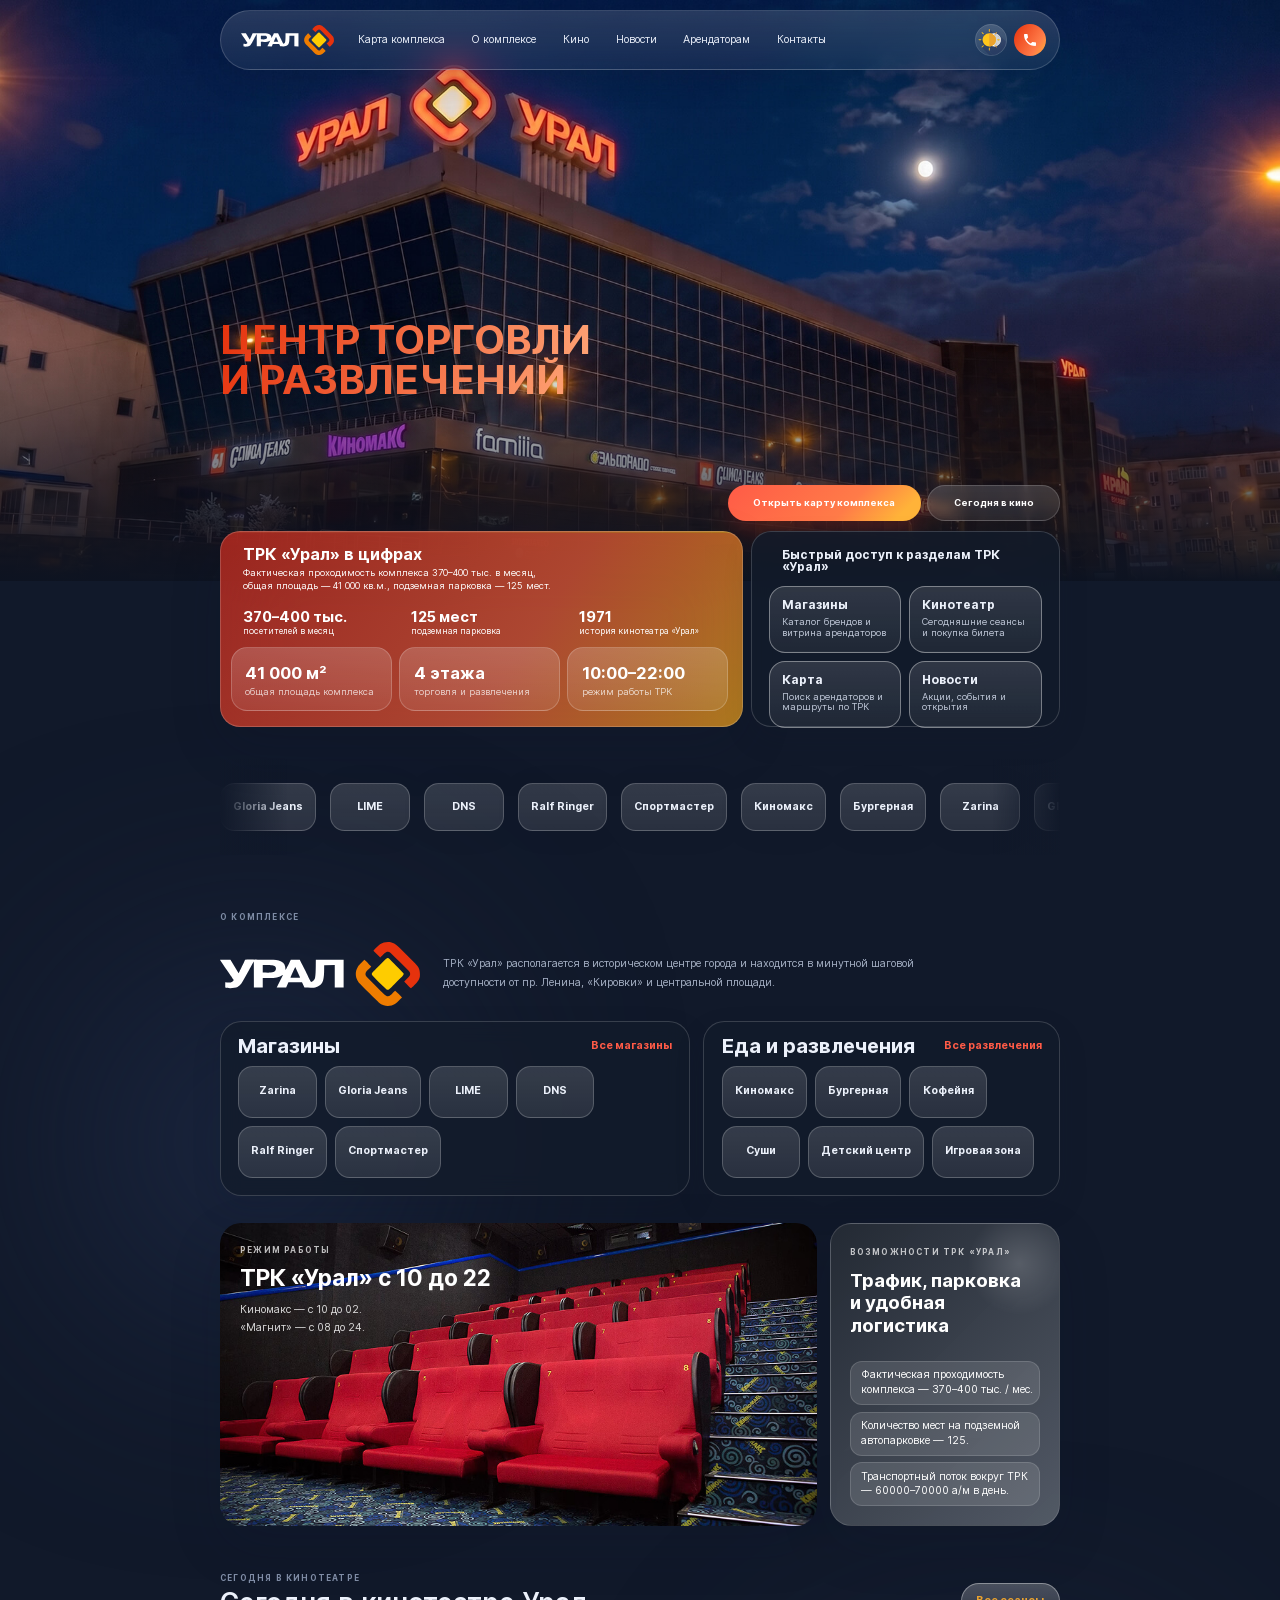
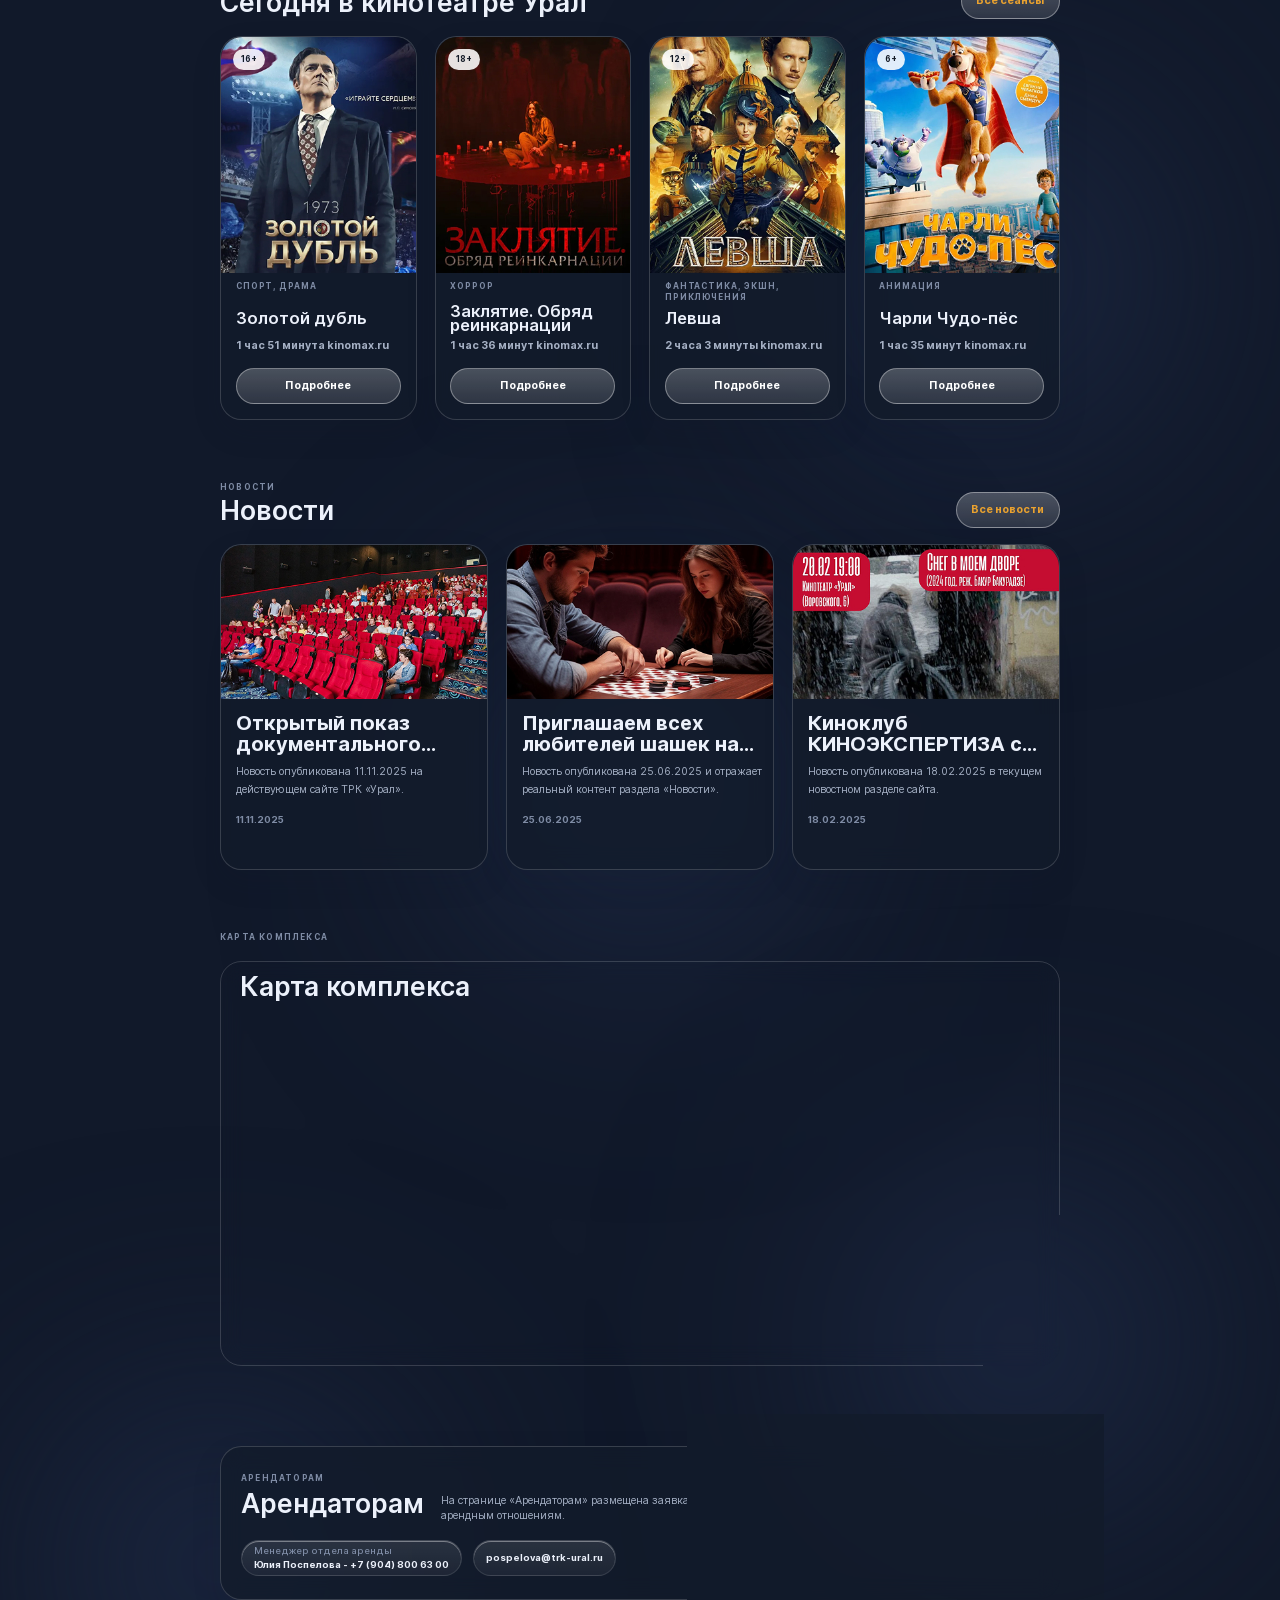
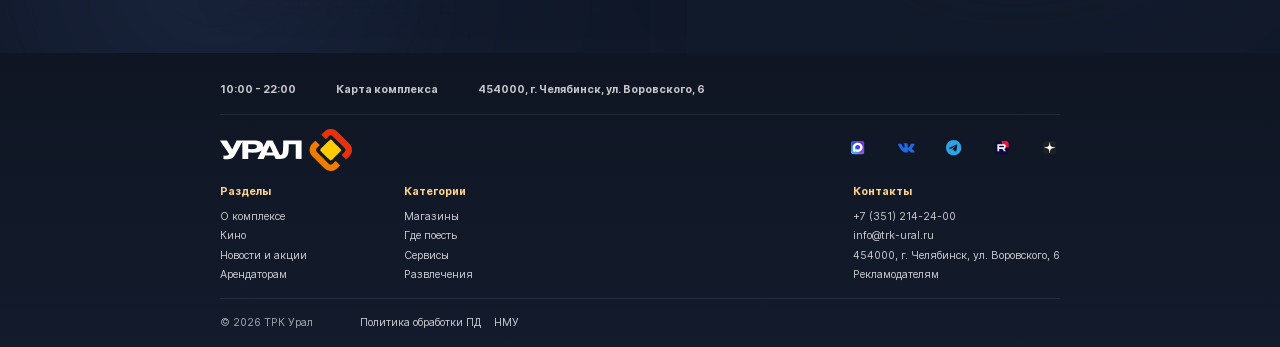
==== commit 8e90209f: "checklist 1" ====
--- a/index.html
+++ b/index.html
@@ -6,6 +6,7 @@
     <link rel="shortcut icon" href="images/svg/favicon.svg" type="image/x-icon">
     <title>ТРК Урал</title>
     <link rel="stylesheet" href="css/normalize.css">
+    <link rel="stylesheet" href="js/select2/select2.min.css">
     <link rel="stylesheet" href="js/swiper/swiper-bundle.css">
     <link rel="stylesheet" href="js/fancybox/fancybox.css">
     <link rel="stylesheet" href="css/style.css">
@@ -22,7 +23,7 @@
                 <ul>
                     <li><a href="maps.html">Карта комплекса</a></li>
                     <li><a href="about.html">О комплексе</a></li>
-                    <li><a href="javascript:void(0)">Кино</a></li>
+                    <li><a href="https://kinomax.ru/films">Кино</a></li>
                     <li><a href="news.html">Новости</a></li>
                     <li><a href="rents.html">Арендаторам</a></li>
                     <li><a href="contacts.html">Контакты</a></li>
@@ -47,7 +48,7 @@
                     <ul>
                         <li><a href="maps.html">Карта комплекса</a></li>
                         <li><a href="about.html">О комплексе</a></li>
-                        <li><a href="javascript:void(0)">Кино</a></li>
+                        <li><a href="https://kinomax.ru/films">Кино</a></li>
                         <li><a href="news.html">Новости</a></li>
                         <li><a href="rents.html">Арендаторам</a></li>
                         <li><a href="contacts.html">Контакты</a></li>
@@ -323,7 +324,7 @@
                     </div>
                     <div class="slider-progressbar"></div>
                 </div>
-                <a href="javascript:void(0)" class="btn btn-all">Все сеансы</a>
+                <a href="https://kinomax.ru/films" class="btn btn-all">Все сеансы</a>
                 <div class="bg-light"></div>
             </section>
             <section class="news-list">
@@ -383,9 +384,22 @@
                 <div class="index-map__content">
                     <h2 class="title">Карта комплекса</h2>
                     <div class="index-map__item">
-                        <!---->
-                        <img src="images/map.jpg" alt="">
-                        <!---->
+                        <script charset="utf-8" src="https://floors-widget.api.2gis.ru/loader.js" id="dg-floors-widget-loader"></script>
+                        <script charset="utf-8">
+                            DG.FloorsWidget.init({
+                                width: '100%',
+                                height: '100%',
+                                isSearchHidden: true,
+                                initData: {
+                                    complexId: '2111590608523434',
+                                    options: {
+                                        initialRotation: 3.17,
+                                        hideSearchPanel: true,
+                                        initialFloor: '1',
+                                    }
+                                },
+                            });
+                        </script>
                     </div>
                 </div>
                 <div class="bg-light"></div>
@@ -398,7 +412,7 @@
                         <p class="rent-connect-text">На странице «Арендаторам» размещена заявка на аренду помещения, а также контакты по островной торговле и арендным отношениям.</p>
                     </div>
                     <div class="rent-connect__buttons">
-                        <a href="tel:+79048006300" class="btn btn-bold">Юлия Поспелова - +7 (904) 800 63 00</a>
+                        <a href="tel:+79048006300" class="btn btn-bold"><span>Менеджер отдела аренды</span>Юлия Поспелова - +7 (904) 800 63 00</a>
                         <a href="mailto:" class="btn btn-bold">pospelova@trk-ural.ru</a>
                     </div>
                 </div>
@@ -441,7 +455,7 @@
                         <p>Разделы</p>
                         <ul>
                             <li><a href="about.html">О комплексе</a></li>
-                            <li><a href="javascript:void(0)">Кино</a></li>
+                            <li><a href="https://kinomax.ru/films">Кино</a></li>
                             <li><a href="news.html">Новости и акции</a></li>
                             <li><a href="rents.html">Арендаторам</a></li>
                         </ul>
@@ -461,6 +475,7 @@
                             <li><a href="tel:+73512142400">+7 (351) 214-24-00</a></li>
                             <li><a href="mailto:info@trk-ural.ru">info@trk-ural.ru</a></li>
                             <li><a href="https://2gis.ru/chelyabinsk/search/%D0%A3%D0%BB.%D0%B2%D0%BE%D1%80%D0%BE%D0%B2%D1%81%D0%BA%D0%BE%D0%B3%D0%BE%206/firm/2111590608523434/61.394081%2C55.1573" target="_blank">454000, г. Челябинск, ул. Воровского, 6</a></li>
+                            <li><a href="marketing.html">Рекламодателям</a></li>
                         </ul>
                     </nav>
                 </div>
@@ -468,6 +483,7 @@
             <div class="footer-bottom">
                 <p class="footer-copyright">© 2026 ТРК Урал</p>
                 <a href="javascript:void(0)">Политика обработки ПД</a>
+                <a href="nmu.html">НМУ</a>
             </div>
         </div>
     </footer>
@@ -484,6 +500,7 @@
     <script src="js/jquery/jquery-3.7.1.min.js"></script>
     <script src="js/jquery/jquery.form.min.js"></script>
     <script src="js/jquery/jquery.inputmask.min.js"></script>
+    <script src="js/select2/select2.min.js"></script>
     <script src="js/swiper/swiper-bundle.js"></script>
     <script src="js/fancybox/fancybox.umd.js"></script>
     <script src="js/index.js"></script>
--- a/css/style.css
+++ b/css/style.css
@@ -225,12 +225,12 @@
 }
 @media (max-width: 768px) {
   main {
-    min-height: calc(100dvh - 56.6rem);
+    min-height: calc(100dvh - 59.5rem);
   }
 }
 @media (max-width: 576px) {
   main {
-    min-height: calc(100dvh - 61.8rem);
+    min-height: calc(100dvh - 64.7rem);
   }
 }
 
@@ -599,14 +599,20 @@
 }
 
 body:not(.light) .form, body.dark .form {
+  --color-form-input-border: rgba(255, 255, 255, 0.2);
+}
+body:not(.light) .form, body:not(.light) .select2-dropdown, body.dark .form, body.dark .select2-dropdown {
   --color-form-select-bg: transparent;
   --color-form-select-border: #6B7180;
-  --color-form-input-border: rgba(255, 255, 255, 0.2);
+  --color-form-select-focus-bg: rgba(26, 37, 62, 0.85);
 }
 body.light .form {
+  --color-form-input-border: #D0D1D3;
+}
+body.light .form, body.light .select2-dropdown {
   --color-form-select-bg: rgba(107, 113, 128, 0.08);
   --color-form-select-border: rgba(107, 113, 128, 0.5);
-  --color-form-input-border: #D0D1D3;
+  --color-form-select-focus-bg: rgba(255, 255, 255, 0.85);
 }
 
 .form-input {
@@ -697,42 +703,82 @@
   width: 100%;
   height: 4.8rem;
 }
-.form-select::before {
+.form-select::before, .form-select::after {
   content: "";
   position: absolute;
   width: 2.4rem;
   height: 1.2rem;
-  background: url(../images/svg/select-arrow.svg) no-repeat center/contain;
   pointer-events: none;
+  z-index: 1;
+  transition: all 0.1s linear;
   transform: translateY(-50%);
   top: 50%;
   right: 1.8rem;
 }
 @media (max-width: 992px) {
-  .form-select::before {
+  .form-select::before, .form-select::after {
     right: 1.4rem;
   }
 }
+.form-select::before {
+  background: url(../images/svg/select-arrow.svg) no-repeat center/contain;
+}
+.form-select::after {
+  background: url(../images/svg/select-arrow-active.svg) no-repeat center/contain;
+  opacity: 0;
+}
+.form-select:has(.select2.select2-container--open)::before {
+  opacity: 0;
+}
+.form-select:has(.select2.select2-container--open)::after {
+  opacity: 1;
+}
 .form-select select {
+  width: 100%;
+  appearance: none;
+  -webkit-appearance: none;
+  -moz-appearance: none;
+  -o-appearance: none;
+}
+.form-select select::-ms-expand {
+  display: none;
+}
+.form-select select + .select2 {
+  width: 100% !important;
+}
+.form-select select + .select2 .select2-selection {
+  height: 4.8rem;
+  background-color: var(--color-form-select-bg);
+  border: var(--color-form-select-border) 1px solid;
+  border-radius: 2.4rem;
+  outline: none;
+  transition: all 0.2s linear, border-radius 0 linear;
+}
+.form-select select + .select2 .select2-selection__rendered {
+  font-weight: 500;
+  font-size: 1.6rem;
+  line-height: 4.8rem;
+  color: #EAA22F;
+  padding: 0 0 0 2.5rem;
+  transform: translateY(-0.15rem);
+}
+@media (max-width: 992px) {
+  .form-select select + .select2 .select2-selection__rendered {
+    padding: 0 0 0 1.6rem;
+  }
+}
+.form-select select + .select2 .select2-selection__placeholder {
   font-weight: 500;
   font-size: 1.6rem;
   color: #EAA22F;
-  width: 100%;
-  height: 100%;
-  background-color: var(--color-form-select-bg);
-  box-sizing: border-box;
-  padding-left: 2.5rem;
-  border: var(--color-form-select-border) 1px solid;
-  border-radius: 10rem;
-  cursor: pointer;
-  appearance: none;
-  outline: none;
-  transition: all 0.2s linear;
-}
-@media (max-width: 992px) {
-  .form-select select {
-    padding-left: 1.6rem;
-  }
+  display: block;
+}
+.form-select select + .select2 .select2-selection__arrow {
+  display: none;
+}
+.form-select select + .select2.select2-container--open .select2-selection {
+  background-color: var(--color-form-select-focus-bg);
+  border-bottom: none;
 }
 .form-warning {
   font-size: 1.6rem;
@@ -755,6 +801,36 @@
   background: url(../images/svg/form-warning-icon.svg) no-repeat center/contain;
   left: 0;
   bottom: -0.5rem;
+}
+
+.select2-dropdown {
+  background-color: var(--color-form-select-focus-bg);
+  backdrop-filter: blur(5px);
+  border: var(--color-form-select-border) 1px solid;
+  border-radius: 0 0 2.4rem 2.4rem;
+  z-index: 100;
+  transition: all 0.2s linear, width 0 linear;
+}
+.select2-dropdown .select2-search {
+  display: none;
+}
+.select2-dropdown .select2-results__options {
+  max-height: none !important;
+  padding: 0 2.4rem 2rem;
+}
+.select2-dropdown .select2-results__options .select2-results__option--selectable {
+  font-size: 1.2rem;
+  line-height: 2.1rem;
+  color: var(--color-primary);
+  padding: 0;
+  transition: all 0.2s linear;
+}
+.select2-dropdown .select2-results__options .select2-results__option--highlighted.select2-results__option--selectable {
+  background-color: transparent;
+  color: #EAA22F;
+}
+.select2-dropdown .select2-results__options .select2-results__option--selected {
+  background-color: transparent;
 }
 
 .checkbox {
@@ -1588,22 +1664,6 @@
     margin-left: 0;
   }
 }
-.footer__menus .menu:last-of-type p {
-  margin-bottom: 2.4rem;
-}
-@media (max-width: 992px) {
-  .footer__menus .menu:last-of-type p {
-    margin-bottom: 1rem;
-  }
-}
-.footer__menus .menu:last-of-type ul {
-  gap: 1.8rem;
-}
-@media (max-width: 992px) {
-  .footer__menus .menu:last-of-type ul {
-    gap: 1rem;
-  }
-}
 .footer .menu p {
   font-weight: 700;
   font-size: 1.6rem;
@@ -1634,7 +1694,7 @@
 .footer-bottom {
   display: flex;
   align-items: center;
-  gap: 7rem;
+  gap: 2rem;
   padding-top: 2.5rem;
   border-top: rgba(255, 255, 255, 0.08) 1px solid;
 }
@@ -1645,18 +1705,20 @@
 }
 @media (max-width: 576px) {
   .footer-bottom {
-    flex-direction: column;
+    flex-wrap: wrap;
     align-items: start;
-    gap: 0.8rem;
+    gap: 0.8rem 1.5rem;
   }
 }
 .footer-bottom p {
   font-size: 1.6rem;
   color: rgba(255, 255, 255, 0.62);
+  margin-right: 5rem;
 }
 @media (max-width: 992px) {
   .footer-bottom p {
     color: rgba(255, 255, 255, 0.3);
+    margin-right: 0;
   }
 }
 .footer-bottom a {
@@ -1754,7 +1816,7 @@
     flex-direction: column;
     align-items: start;
     gap: 1.5rem;
-    margin-bottom: 2.2rem;
+    margin-bottom: 1.6rem;
   }
 }
 .rent-connect__block .title {
@@ -1790,10 +1852,27 @@
     gap: 1rem;
   }
 }
+.rent-connect__buttons .btn {
+  flex-direction: column;
+  gap: 0.5rem;
+  height: 5.4rem;
+  padding: 0 1.8rem;
+}
 @media (max-width: 992px) {
   .rent-connect__buttons .btn {
     width: 100%;
-  }
+    height: 4.4rem;
+  }
+}
+.rent-connect__buttons .btn:has(> span) {
+  align-items: start;
+  height: 5.4rem;
+}
+.rent-connect__buttons .btn span {
+  font-weight: 500;
+  font-size: 1.4rem;
+  color: var(--color-secondary);
+  transition: all 0.2s linear;
 }
 .rent-connect .bg-light {
   left: -24.4rem;
@@ -3213,12 +3292,6 @@
     height: 30rem;
   }
 }
-.map__item img {
-  width: 100%;
-  height: 100%;
-  object-fit: cover;
-  object-position: center;
-}
 .map .bg-light {
   right: -27rem;
   bottom: -6.5rem;
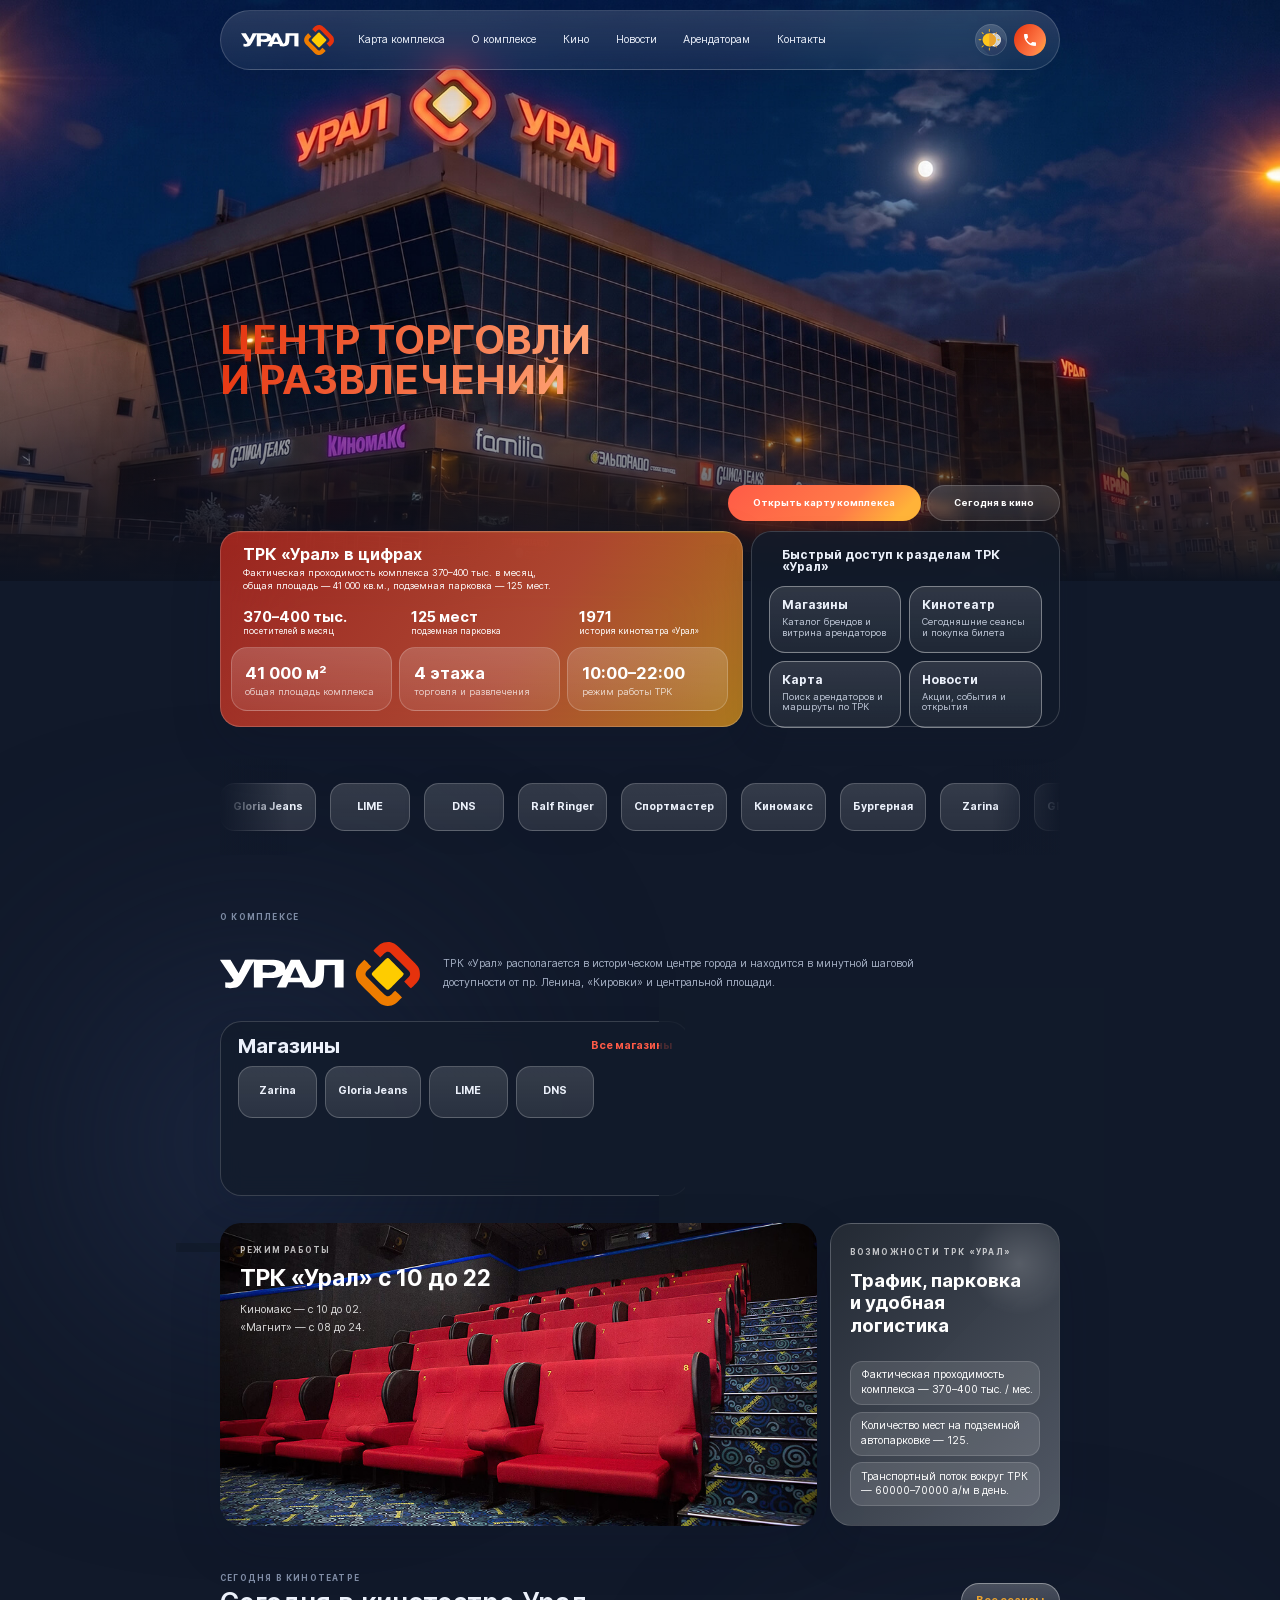
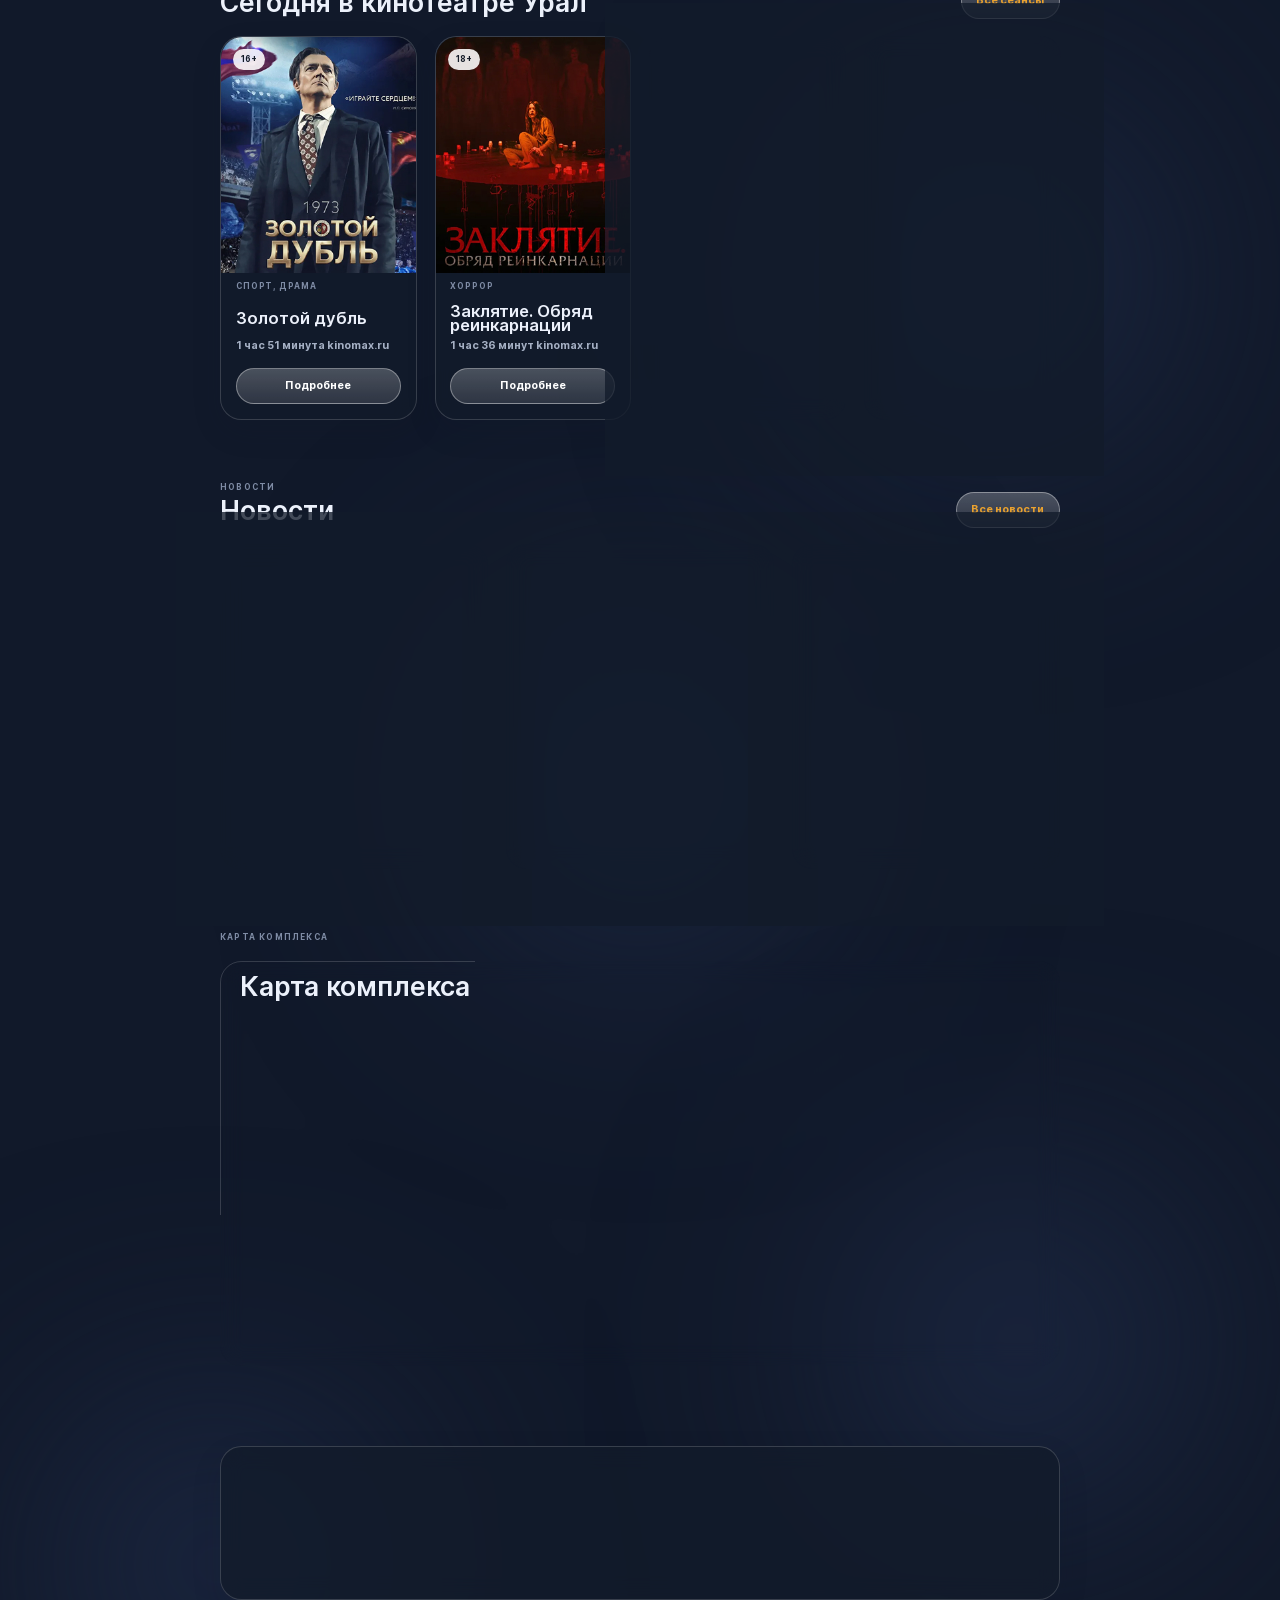
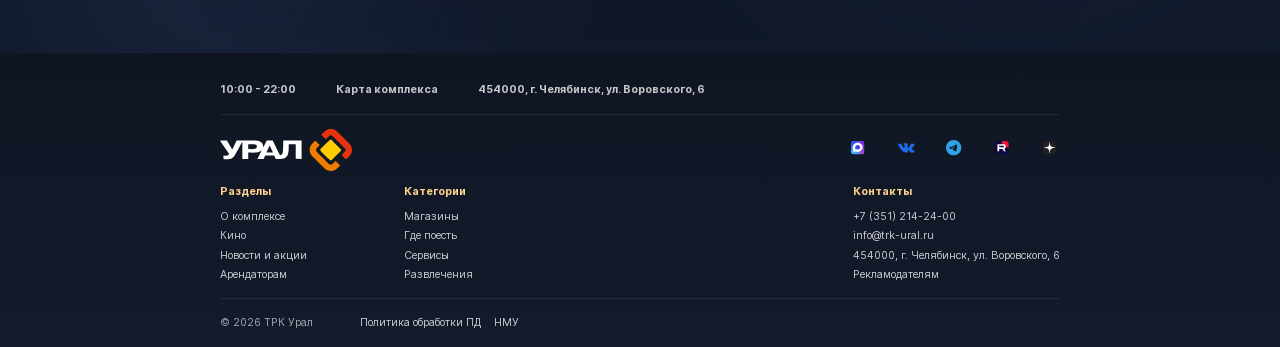
==== commit d9cd4a52: "animations added" ====
--- a/index.html
+++ b/index.html
@@ -9,6 +9,7 @@
     <link rel="stylesheet" href="js/select2/select2.min.css">
     <link rel="stylesheet" href="js/swiper/swiper-bundle.css">
     <link rel="stylesheet" href="js/fancybox/fancybox.css">
+    <link rel="stylesheet" href="js/aos/aos.css">
     <link rel="stylesheet" href="css/style.css">
 </head>
 <body class="index-page dark">
@@ -503,6 +504,7 @@
     <script src="js/select2/select2.min.js"></script>
     <script src="js/swiper/swiper-bundle.js"></script>
     <script src="js/fancybox/fancybox.umd.js"></script>
+    <script src="js/aos/aos.js"></script>
     <script src="js/index.js"></script>
 </body>
 </html>
--- a/css/style.css
+++ b/css/style.css
@@ -2402,18 +2402,12 @@
   width: 100%;
   height: 51.8rem;
   border-radius: 3rem;
+  overflow: hidden;
 }
 @media (max-width: 992px) {
   .index-map__item {
     height: 44.5rem;
   }
-}
-.index-map__item img {
-  width: 100%;
-  height: 100%;
-  object-fit: cover;
-  object-position: center;
-  border-radius: inherit;
 }
 .index-map .bg-light {
   right: -17.5rem;
@@ -4786,12 +4780,6 @@
     height: 36rem;
   }
 }
-.shop-map__item img {
-  width: 100%;
-  height: 100%;
-  object-fit: cover;
-  object-position: center;
-}
 
 .shops-similar {
   margin-bottom: 8rem;
